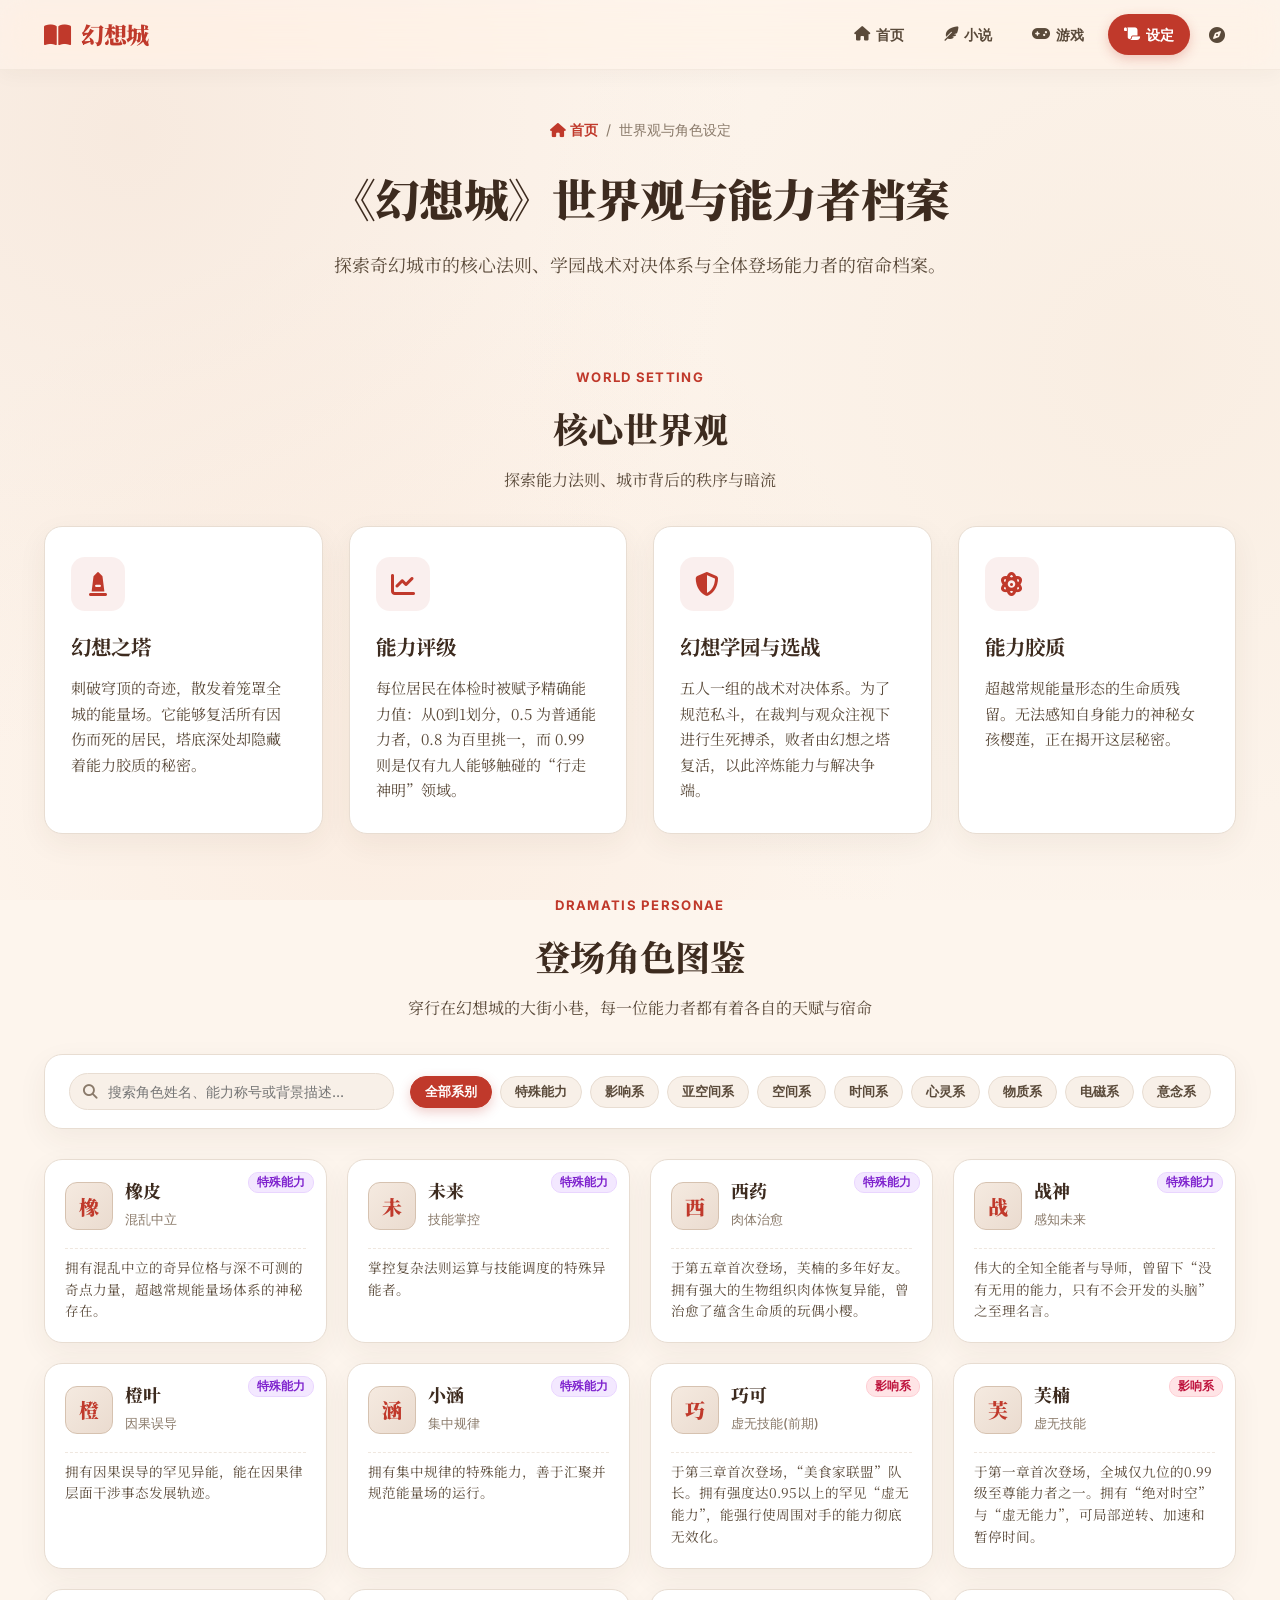
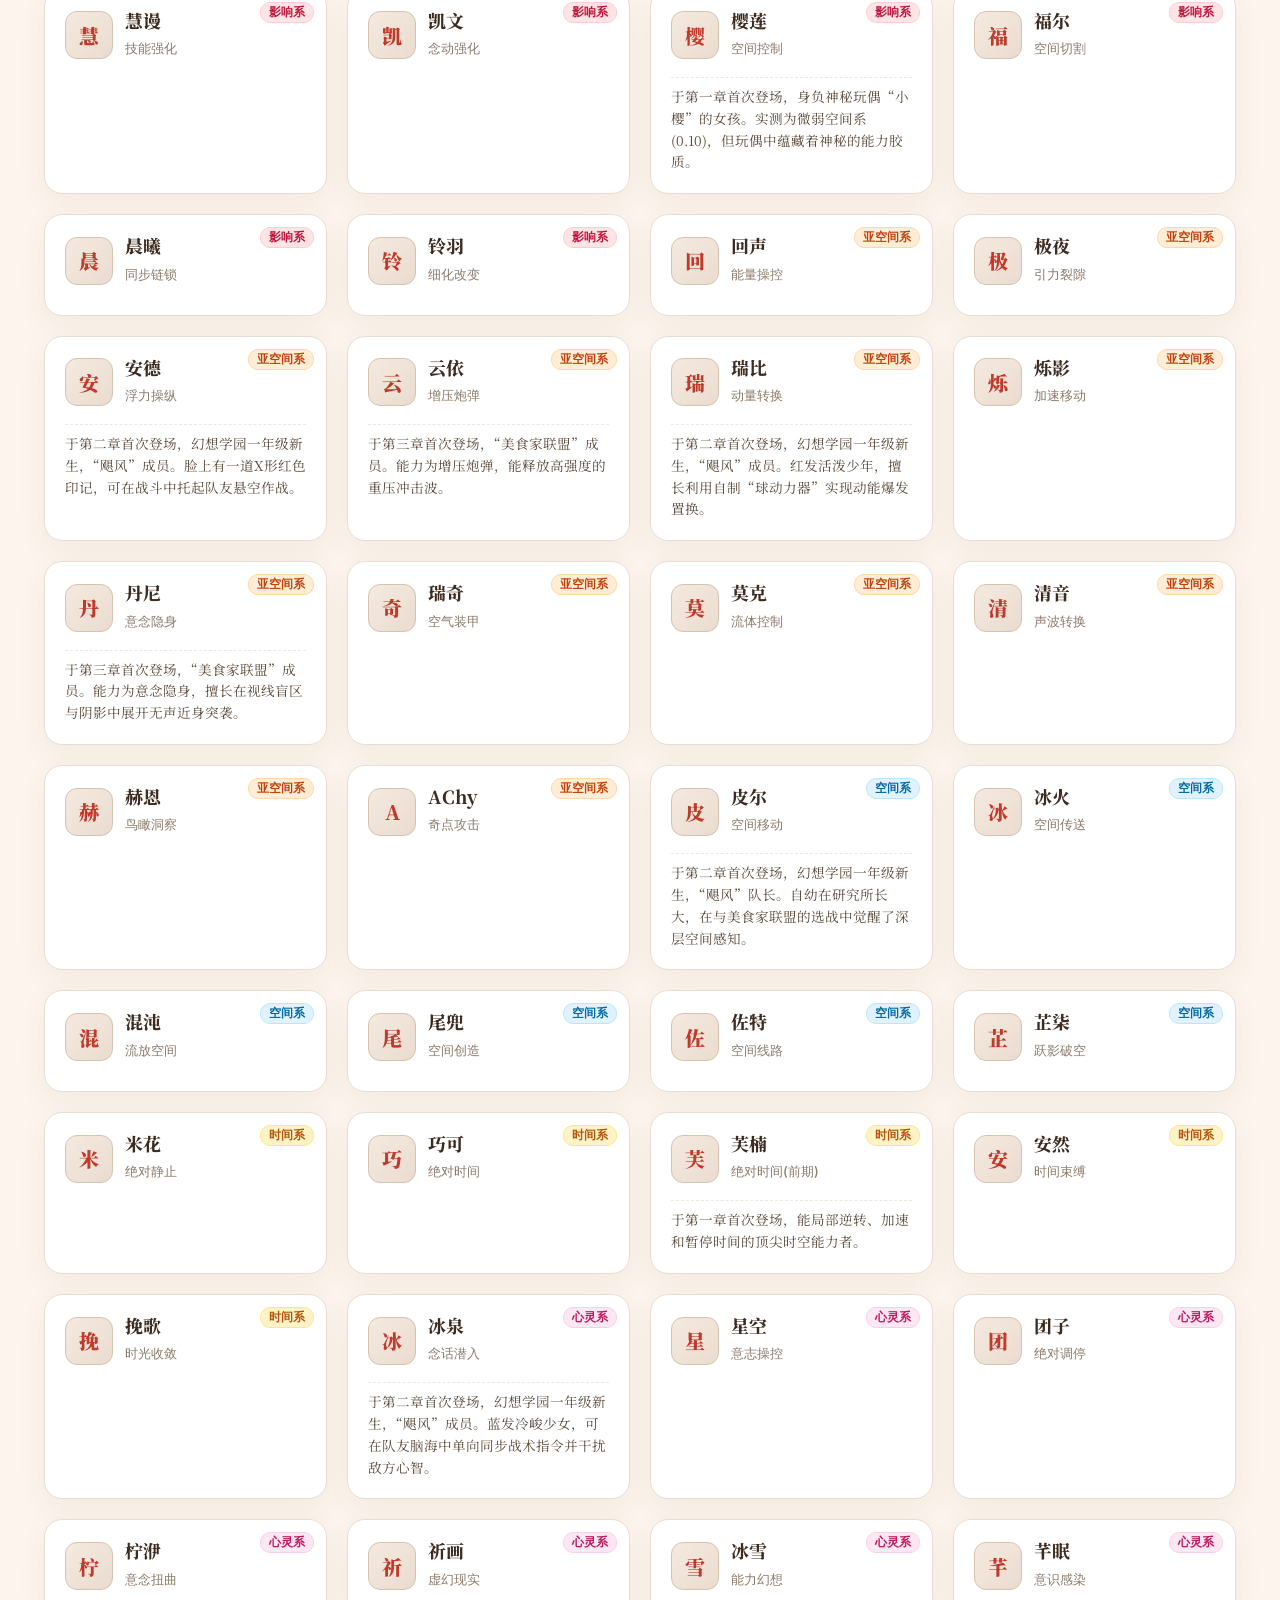
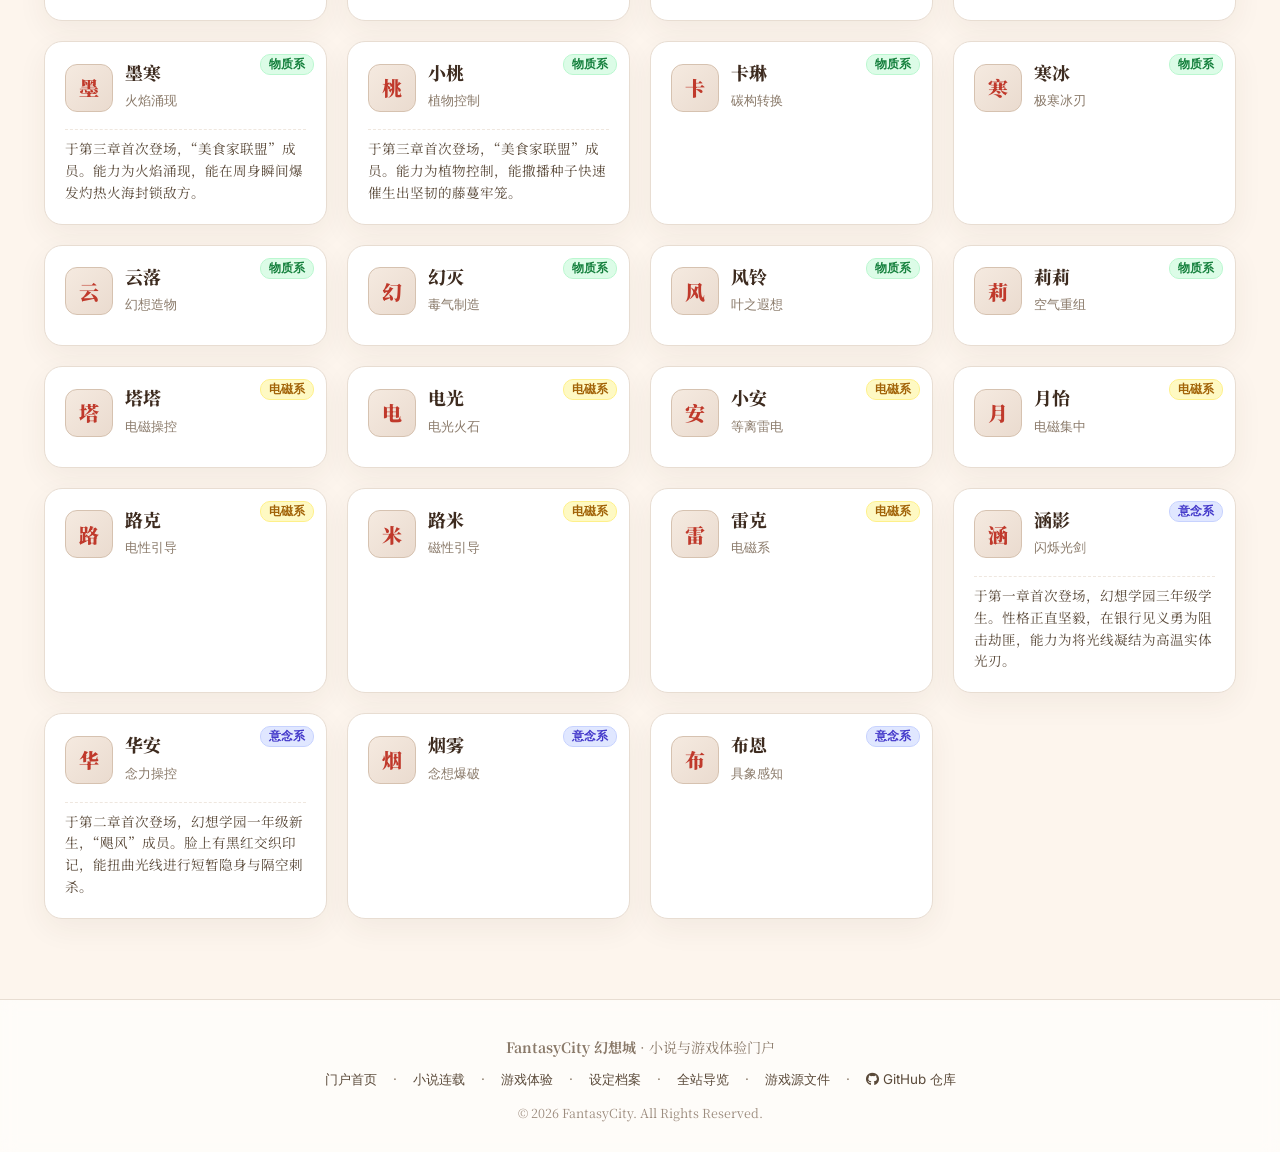
==== lore.html @ 721b4380 "feat: migrate FantasyCity into standalone repo and sync view.html navigation" ====
<!DOCTYPE html>
<html lang="zh-CN">
<head>
    <meta charset="UTF-8" />
    <meta name="viewport" content="width=device-width, initial-scale=1.0" />
    <title>世界观与角色设定 · FantasyCity 幻想城</title>
    <!-- Google Fonts -->
    <link rel="preconnect" href="https://fonts.googleapis.com" />
    <link rel="preconnect" href="https://fonts.gstatic.com" crossorigin />
    <link href="https://fonts.googleapis.com/css2?family=Noto+Serif+SC:wght@400;600;700;900&family=Inter:opsz,wght@14..32,400;14..32,600;14..32,700;14..32,800&display=swap" rel="stylesheet" />
    <!-- Font Awesome -->
    <link rel="stylesheet" href="https://cdnjs.cloudflare.com/ajax/libs/font-awesome/6.4.0/css/all.min.css" />
    <!-- 统一页眉页脚样式与脚本 -->
    <link rel="stylesheet" href="resources/layout.css" />
    <script src="resources/layout.js"></script>
    <style>
        * {
            margin: 0;
            padding: 0;
            box-sizing: border-box;
        }
        :root {
            --bg-page: #FDF5ED;
            --bg-card: #FFFFFF;
            --bg-sidebar: #F8F0E8;
            --bg-dark: #1E1714;
            --text-primary: #3D2B1F;
            --text-secondary: #5A4A3A;
            --text-light: #8A7A6A;
            --accent: #C0392B;
            --accent-hover: #A93226;
            --accent-soft: rgba(192, 57, 43, 0.08);
            --gold: #D4AF37;
            --gold-soft: rgba(212, 175, 55, 0.15);
            --border-light: #E8DDD2;
            --shadow-soft: 0 10px 30px rgba(61, 43, 31, 0.06);
            --shadow-hover: 0 16px 45px rgba(61, 43, 31, 0.12);
            --radius: 18px;
            --radius-sm: 10px;
            --radius-pill: 40px;
            --transition: 0.28s cubic-bezier(0.4, 0, 0.2, 1);
            --font-serif: 'Noto Serif SC', 'Songti SC', 'SimSun', 'Georgia', serif;
            --font-sans: 'Inter', system-ui, -apple-system, sans-serif;
        }

        body {
            font-family: var(--font-serif);
            background-color: var(--bg-page);
            color: var(--text-primary);
            line-height: 1.75;
            min-height: 100vh;
            display: flex;
            flex-direction: column;
            background-image: 
                radial-gradient(circle at 10% 15%, rgba(240, 220, 205, 0.45) 0%, transparent 45%),
                radial-gradient(circle at 90% 40%, rgba(245, 230, 215, 0.5) 0%, transparent 50%),
                radial-gradient(circle at 30% 85%, rgba(248, 225, 208, 0.4) 0%, transparent 45%);
            background-attachment: fixed;
            overflow-x: hidden;
        }

        a {
            color: inherit;
            text-decoration: none;
        }

        .container {
            max-width: 1240px;
            margin: 0 auto;
            padding: 0 24px;
            width: 100%;
        }

        /* ---------- 页面头部 ---------- */
        .page-header {
            padding: 45px 0 25px;
            text-align: center;
        }
        .breadcrumbs {
            display: inline-flex;
            align-items: center;
            gap: 8px;
            font-family: var(--font-sans);
            font-size: 0.88rem;
            color: var(--text-light);
            margin-bottom: 16px;
        }
        .breadcrumbs a {
            color: var(--accent);
            font-weight: 600;
        }
        .breadcrumbs a:hover {
            text-decoration: underline;
        }
        .page-header h1 {
            font-size: 2.8rem;
            font-weight: 900;
            color: var(--text-primary);
            margin-bottom: 12px;
            letter-spacing: -0.02em;
        }
        .page-header p {
            color: var(--text-secondary);
            font-size: 1.12rem;
            max-width: 720px;
            margin: 0 auto 20px;
        }

        /* ---------- 区域通用标题 ---------- */
        .section-header {
            text-align: center;
            margin: 40px 0 32px;
        }
        .section-header .section-tag {
            font-family: var(--font-sans);
            color: var(--accent);
            font-size: 0.82rem;
            font-weight: 700;
            letter-spacing: 0.1em;
            text-transform: uppercase;
            margin-bottom: 8px;
            display: block;
        }
        .section-header h2 {
            font-size: 2.2rem;
            font-weight: 800;
            color: var(--text-primary);
            margin-bottom: 8px;
        }
        .section-header p {
            color: var(--text-secondary);
            font-size: 1rem;
            max-width: 600px;
            margin: 0 auto;
        }

        /* ---------- 世界观设定卡片网格 ---------- */
        .lore-grid {
            display: grid;
            grid-template-columns: repeat(auto-fit, minmax(270px, 1fr));
            gap: 26px;
            margin-bottom: 60px;
        }
        .lore-card {
            background: var(--bg-card);
            border-radius: var(--radius);
            border: 1px solid var(--border-light);
            padding: 30px 26px;
            box-shadow: var(--shadow-soft);
            transition: var(--transition);
            display: flex;
            flex-direction: column;
            position: relative;
            overflow: hidden;
        }
        .lore-card:hover {
            transform: translateY(-6px);
            box-shadow: var(--shadow-hover);
            border-color: #DCCEC1;
        }
        .lore-card::before {
            content: "";
            position: absolute;
            top: 0;
            left: 0;
            right: 0;
            height: 4px;
            background: linear-gradient(90deg, var(--accent), var(--gold));
            opacity: 0;
            transition: var(--transition);
        }
        .lore-card:hover::before {
            opacity: 1;
        }
        .lore-icon-wrap {
            width: 54px;
            height: 54px;
            border-radius: 14px;
            background: var(--accent-soft);
            color: var(--accent);
            display: flex;
            align-items: center;
            justify-content: center;
            font-size: 1.5rem;
            margin-bottom: 18px;
            transition: var(--transition);
        }
        .lore-card:hover .lore-icon-wrap {
            background: var(--accent);
            color: #fff;
            transform: scale(1.05);
        }
        .lore-card h3 {
            font-size: 1.28rem;
            font-weight: 700;
            margin-bottom: 10px;
            color: var(--text-primary);
        }
        .lore-card p {
            color: var(--text-secondary);
            font-size: 0.94rem;
            line-height: 1.7;
            flex: 1;
        }

        /* ---------- 角色过滤与搜索工具条 ---------- */
        .char-toolbar {
            background: var(--bg-card);
            border: 1px solid var(--border-light);
            border-radius: var(--radius);
            padding: 18px 24px;
            box-shadow: var(--shadow-soft);
            margin-bottom: 30px;
            display: flex;
            flex-wrap: wrap;
            align-items: center;
            justify-content: space-between;
            gap: 16px;
            position: sticky;
            top: 76px;
            z-index: 50;
            backdrop-filter: blur(12px);
        }
        .char-search-box {
            flex: 1;
            min-width: 250px;
            position: relative;
        }
        .char-search-box i {
            position: absolute;
            left: 14px;
            top: 50%;
            transform: translateY(-50%);
            color: var(--text-light);
            font-size: 0.9rem;
        }
        .char-search-input {
            width: 100%;
            padding: 9px 14px 9px 38px;
            font-family: var(--font-sans);
            font-size: 0.9rem;
            border: 1.5px solid var(--border-light);
            border-radius: var(--radius-pill);
            background: var(--bg-sidebar);
            outline: none;
            transition: var(--transition);
            color: var(--text-primary);
        }
        .char-search-input:focus {
            border-color: var(--accent);
            background: #fff;
            box-shadow: 0 0 0 3px rgba(192, 57, 43, 0.12);
        }
        .char-filter-tabs {
            display: flex;
            flex-wrap: wrap;
            gap: 8px;
        }
        .char-filter-btn {
            background: var(--bg-sidebar);
            border: 1px solid var(--border-light);
            padding: 6px 14px;
            border-radius: var(--radius-pill);
            font-family: var(--font-sans);
            font-size: 0.82rem;
            font-weight: 600;
            color: var(--text-secondary);
            cursor: pointer;
            transition: var(--transition);
        }
        .char-filter-btn:hover {
            border-color: var(--accent);
            color: var(--accent);
        }
        .char-filter-btn.active {
            background: var(--accent);
            color: #fff;
            border-color: var(--accent);
            box-shadow: 0 4px 12px rgba(192, 57, 43, 0.25);
        }

        /* ---------- 角色图鉴档案卡片 ---------- */
        .character-grid {
            display: grid;
            grid-template-columns: repeat(auto-fill, minmax(260px, 1fr));
            gap: 20px;
            margin-bottom: 80px;
        }
        .char-card {
            background: var(--bg-card);
            border: 1px solid var(--border-light);
            border-radius: var(--radius);
            padding: 20px;
            box-shadow: var(--shadow-soft);
            transition: var(--transition);
            display: flex;
            flex-direction: column;
            position: relative;
            overflow: hidden;
        }
        .char-card:hover {
            transform: translateY(-5px);
            box-shadow: var(--shadow-hover);
            border-color: #DCCEC1;
        }
        .char-type-badge {
            position: absolute;
            top: 12px;
            right: 12px;
            font-family: var(--font-sans);
            font-size: 0.72rem;
            font-weight: 700;
            padding: 2px 8px;
            border-radius: 10px;
            line-height: 1.3;
        }
        /* 各系别小颜色标 */
        .type-special     { background: #F3E8FF; color: #7E22CE; border: 1px solid #E9D5FF; }
        .type-impact      { background: #FFE4E6; color: #BE123C; border: 1px solid #FECDD3; }
        .type-subspace    { background: #FFEDD5; color: #C2410C; border: 1px solid #FED7AA; }
        .type-spatial     { background: #E0F2FE; color: #0369A1; border: 1px solid #BAE6FD; }
        .type-temporal    { background: #FEF3C7; color: #B45309; border: 1px solid #FDE68A; }
        .type-psychic     { background: #FCE7F3; color: #BE185D; border: 1px solid #FBCFE8; }
        .type-matter      { background: #DCFCE7; color: #15803D; border: 1px solid #BBF7D0; }
        .type-electromag  { background: #FEF9C3; color: #A16207; border: 1px solid #FEF08A; }
        .type-telekinesis { background: #E0E7FF; color: #4338CA; border: 1px solid #C7D2FE; }

        .char-header {
            display: flex;
            align-items: center;
            gap: 12px;
            margin-bottom: 8px;
            padding-right: 65px;
        }
        .char-avatar-badge {
            width: 48px;
            height: 48px;
            border-radius: 12px;
            background: linear-gradient(135deg, #F5EAE0, #EADBCF);
            border: 1.5px solid #D6C2B0;
            display: flex;
            align-items: center;
            justify-content: center;
            font-size: 1.25rem;
            color: var(--accent);
            font-weight: 900;
            flex-shrink: 0;
            position: relative;
            overflow: hidden;
        }
        .char-avatar-img {
            width: 100%;
            height: 100%;
            object-fit: cover;
            position: absolute;
            inset: 0;
            border-radius: inherit;
        }
        .char-avatar-fallback {
            display: flex;
            align-items: center;
            justify-content: center;
            width: 100%;
            height: 100%;
        }
        .char-names h4 {
            font-size: 1.12rem;
            font-weight: 800;
            color: var(--text-primary);
            margin-bottom: 2px;
            line-height: 1.2;
        }
        .char-names .char-ability-title {
            font-family: var(--font-sans);
            font-size: 0.8rem;
            color: var(--text-light);
            font-weight: 500;
        }
        .char-desc {
            color: var(--text-secondary);
            font-size: 0.85rem;
            line-height: 1.6;
            margin-top: 8px;
            padding-top: 8px;
            border-top: 1px dashed rgba(232, 221, 210, 0.7);
        }

        .no-char-found {
            grid-column: 1 / -1;
            text-align: center;
            padding: 50px 20px;
            color: var(--text-light);
        }

        @media (max-width: 768px) {
            .page-header h1 { font-size: 2.1rem; }
            .char-toolbar { flex-direction: column; align-items: stretch; }
        }
    </style>
</head>
<body>

    <!-- ===== 页眉 (由 resources/layout.js 统一从 resources/header.html 载入) ===== -->
    <div id="site-header"></div>

    <main class="container">
        <!-- 页面头部 -->
        <header class="page-header">
            <div class="breadcrumbs">
                <a href="index.html"><i class="fas fa-home"></i> 首页</a>
                <span>/</span>
                <span>世界观与角色设定</span>
            </div>
            <h1>《幻想城》世界观与能力者档案</h1>
            <p>探索奇幻城市的核心法则、学园战术对决体系与全体登场能力者的宿命档案。</p>
        </header>

        <!-- ===== 核心世界观 ===== -->
        <section id="worldLore">
            <div class="section-header">
                <span class="section-tag">WORLD SETTING</span>
                <h2>核心世界观</h2>
                <p>探索能力法则、城市背后的秩序与暗流</p>
            </div>

            <div class="lore-grid">
                <div class="lore-card">
                    <div class="lore-icon-wrap">
                        <i class="fas fa-monument"></i>
                    </div>
                    <h3>幻想之塔</h3>
                    <p>
                        刺破穹顶的奇迹，散发着笼罩全城的能量场。它能够复活所有因伤而死的居民，塔底深处却隐藏着能力胶质的秘密。
                    </p>
                </div>

                <div class="lore-card">
                    <div class="lore-icon-wrap">
                        <i class="fas fa-chart-line"></i>
                    </div>
                    <h3>能力评级</h3>
                    <p>
                        每位居民在体检时被赋予精确能力值：从0到1划分，0.5 为普通能力者，0.8 为百里挑一，而 0.99 则是仅有九人能够触碰的“行走神明”领域。
                    </p>
                </div>

                <div class="lore-card">
                    <div class="lore-icon-wrap">
                        <i class="fas fa-shield-alt"></i>
                    </div>
                    <h3>幻想学园与选战</h3>
                    <p>
                        五人一组的战术对决体系。为了规范私斗，在裁判与观众注视下进行生死搏杀，败者由幻想之塔复活，以此淬炼能力与解决争端。
                    </p>
                </div>

                <div class="lore-card">
                    <div class="lore-icon-wrap">
                        <i class="fas fa-atom"></i>
                    </div>
                    <h3>能力胶质</h3>
                    <p>
                        超越常规能量形态的生命质残留。无法感知自身能力的神秘女孩樱莲，正在揭开这层秘密。
                    </p>
                </div>
            </div>
        </section>

        <!-- ===== 登场角色 · 档案图鉴 ===== -->
        <section id="characterSection">
            <div class="section-header">
                <span class="section-tag">DRAMATIS PERSONAE</span>
                <h2>登场角色图鉴</h2>
                <p>穿行在幻想城的大街小巷，每一位能力者都有着各自的天赋与宿命</p>
            </div>

            <!-- 筛选与搜索工具条 -->
            <div class="char-toolbar">
                <div class="char-search-box">
                    <i class="fas fa-search"></i>
                    <input type="text" id="charSearchInput" class="char-search-input" placeholder="搜索角色姓名、能力称号或背景描述..." />
                </div>
                <div class="char-filter-tabs">
                    <button class="char-filter-btn active" data-type="all">全部系别</button>
                    <button class="char-filter-btn" data-type="special">特殊能力</button>
                    <button class="char-filter-btn" data-type="impact">影响系</button>
                    <button class="char-filter-btn" data-type="subspace">亚空间系</button>
                    <button class="char-filter-btn" data-type="spatial">空间系</button>
                    <button class="char-filter-btn" data-type="temporal">时间系</button>
                    <button class="char-filter-btn" data-type="psychic">心灵系</button>
                    <button class="char-filter-btn" data-type="matter">物质系</button>
                    <button class="char-filter-btn" data-type="electromag">电磁系</button>
                    <button class="char-filter-btn" data-type="telekinesis">意念系</button>
                </div>
            </div>

            <div class="character-grid" id="characterGrid">
                <!-- ==================== 特殊能力 ==================== -->
                <div class="char-card" data-type="special">
                    <span class="char-type-badge type-special">特殊能力</span>
                    <div class="char-header">
                        <div class="char-avatar-badge">
                            <img src="data/img/橡皮.png" alt="橡皮" class="char-avatar-img" onerror="this.style.display='none'; this.nextElementSibling.style.display='flex';" />
                            <span class="char-avatar-fallback">橡</span>
                        </div>
                        <div class="char-names">
                            <h4>橡皮</h4>
                            <span class="char-ability-title">混乱中立</span>
                        </div>
                    </div>
                    <p class="char-desc">拥有混乱中立的奇异位格与深不可测的奇点力量，超越常规能量场体系的神秘存在。</p>
                </div>
                <div class="char-card" data-type="special">
                    <span class="char-type-badge type-special">特殊能力</span>
                    <div class="char-header">
                        <div class="char-avatar-badge">
                            <img src="data/img/未来.png" alt="未来" class="char-avatar-img" onerror="this.style.display='none'; this.nextElementSibling.style.display='flex';" />
                            <span class="char-avatar-fallback">未</span>
                        </div>
                        <div class="char-names">
                            <h4>未来</h4>
                            <span class="char-ability-title">技能掌控</span>
                        </div>
                    </div>
                    <p class="char-desc">掌控复杂法则运算与技能调度的特殊异能者。</p>
                </div>
                <div class="char-card" data-type="special">
                    <span class="char-type-badge type-special">特殊能力</span>
                    <div class="char-header">
                        <div class="char-avatar-badge">
                            <img src="data/img/西药.png" alt="西药" class="char-avatar-img" onerror="this.style.display='none'; this.nextElementSibling.style.display='flex';" />
                            <span class="char-avatar-fallback">西</span>
                        </div>
                        <div class="char-names">
                            <h4>西药</h4>
                            <span class="char-ability-title">肉体治愈</span>
                        </div>
                    </div>
                    <p class="char-desc">于第五章首次登场，芙楠的多年好友。拥有强大的生物组织肉体恢复异能，曾治愈了蕴含生命质的玩偶小樱。</p>
                </div>
                <div class="char-card" data-type="special">
                    <span class="char-type-badge type-special">特殊能力</span>
                    <div class="char-header">
                        <div class="char-avatar-badge">
                            <img src="data/img/战神.png" alt="战神" class="char-avatar-img" onerror="this.style.display='none'; this.nextElementSibling.style.display='flex';" />
                            <span class="char-avatar-fallback">战</span>
                        </div>
                        <div class="char-names">
                            <h4>战神</h4>
                            <span class="char-ability-title">感知未来</span>
                        </div>
                    </div>
                    <p class="char-desc">伟大的全知全能者与导师，曾留下“没有无用的能力，只有不会开发的头脑”之至理名言。</p>
                </div>
                <div class="char-card" data-type="special">
                    <span class="char-type-badge type-special">特殊能力</span>
                    <div class="char-header">
                        <div class="char-avatar-badge">
                            <img src="data/img/橙叶.png" alt="橙叶" class="char-avatar-img" onerror="this.style.display='none'; this.nextElementSibling.style.display='flex';" />
                            <span class="char-avatar-fallback">橙</span>
                        </div>
                        <div class="char-names">
                            <h4>橙叶</h4>
                            <span class="char-ability-title">因果误导</span>
                        </div>
                    </div>
                    <p class="char-desc">拥有因果误导的罕见异能，能在因果律层面干涉事态发展轨迹。</p>
                </div>
                <div class="char-card" data-type="special">
                    <span class="char-type-badge type-special">特殊能力</span>
                    <div class="char-header">
                        <div class="char-avatar-badge">
                            <img src="data/img/小涵.png" alt="小涵" class="char-avatar-img" onerror="this.style.display='none'; this.nextElementSibling.style.display='flex';" />
                            <span class="char-avatar-fallback">涵</span>
                        </div>
                        <div class="char-names">
                            <h4>小涵</h4>
                            <span class="char-ability-title">集中规律</span>
                        </div>
                    </div>
                    <p class="char-desc">拥有集中规律的特殊能力，善于汇聚并规范能量场的运行。</p>
                </div>

                <!-- ==================== 影响系 ==================== -->
                <div class="char-card" data-type="impact">
                    <span class="char-type-badge type-impact">影响系</span>
                    <div class="char-header">
                        <div class="char-avatar-badge">
                            <img src="data/img/巧可.png" alt="巧可" class="char-avatar-img" onerror="this.style.display='none'; this.nextElementSibling.style.display='flex';" />
                            <span class="char-avatar-fallback">巧</span>
                        </div>
                        <div class="char-names">
                            <h4>巧可</h4>
                            <span class="char-ability-title">虚无技能(前期)</span>
                        </div>
                    </div>
                    <p class="char-desc">于第三章首次登场，“美食家联盟”队长。拥有强度达0.95以上的罕见“虚无能力”，能强行使周围对手的能力彻底无效化。</p>
                </div>
                <div class="char-card" data-type="impact">
                    <span class="char-type-badge type-impact">影响系</span>
                    <div class="char-header">
                        <div class="char-avatar-badge">
                            <img src="data/img/芙楠.png" alt="芙楠" class="char-avatar-img" onerror="this.style.display='none'; this.nextElementSibling.style.display='flex';" />
                            <span class="char-avatar-fallback">芙</span>
                        </div>
                        <div class="char-names">
                            <h4>芙楠</h4>
                            <span class="char-ability-title">虚无技能</span>
                        </div>
                    </div>
                    <p class="char-desc">于第一章首次登场，全城仅九位的0.99级至尊能力者之一。拥有“绝对时空”与“虚无能力”，可局部逆转、加速和暂停时间。</p>
                </div>
                <div class="char-card" data-type="impact">
                    <span class="char-type-badge type-impact">影响系</span>
                    <div class="char-header">
                        <div class="char-avatar-badge">
                            <img src="data/img/慧谩.png" alt="慧谩" class="char-avatar-img" onerror="this.style.display='none'; this.nextElementSibling.style.display='flex';" />
                            <span class="char-avatar-fallback">慧</span>
                        </div>
                        <div class="char-names">
                            <h4>慧谩</h4>
                            <span class="char-ability-title">技能强化</span>
                        </div>
                    </div>
                </div>
                <div class="char-card" data-type="impact">
                    <span class="char-type-badge type-impact">影响系</span>
                    <div class="char-header">
                        <div class="char-avatar-badge">
                            <img src="data/img/凯文.png" alt="凯文" class="char-avatar-img" onerror="this.style.display='none'; this.nextElementSibling.style.display='flex';" />
                            <span class="char-avatar-fallback">凯</span>
                        </div>
                        <div class="char-names">
                            <h4>凯文</h4>
                            <span class="char-ability-title">念动强化</span>
                        </div>
                    </div>
                </div>
                <div class="char-card" data-type="impact">
                    <span class="char-type-badge type-impact">影响系</span>
                    <div class="char-header">
                        <div class="char-avatar-badge">
                            <img src="data/img/樱莲.png" alt="樱莲" class="char-avatar-img" onerror="this.style.display='none'; this.nextElementSibling.style.display='flex';" />
                            <span class="char-avatar-fallback">樱</span>
                        </div>
                        <div class="char-names">
                            <h4>樱莲</h4>
                            <span class="char-ability-title">空间控制</span>
                        </div>
                    </div>
                    <p class="char-desc">于第一章首次登场，身负神秘玩偶“小樱”的女孩。实测为微弱空间系(0.10)，但玩偶中蕴藏着神秘的能力胶质。</p>
                </div>
                <div class="char-card" data-type="impact">
                    <span class="char-type-badge type-impact">影响系</span>
                    <div class="char-header">
                        <div class="char-avatar-badge">
                            <img src="data/img/福尔.png" alt="福尔" class="char-avatar-img" onerror="this.style.display='none'; this.nextElementSibling.style.display='flex';" />
                            <span class="char-avatar-fallback">福</span>
                        </div>
                        <div class="char-names">
                            <h4>福尔</h4>
                            <span class="char-ability-title">空间切割</span>
                        </div>
                    </div>
                </div>
                <div class="char-card" data-type="impact">
                    <span class="char-type-badge type-impact">影响系</span>
                    <div class="char-header">
                        <div class="char-avatar-badge">
                            <img src="data/img/晨曦.png" alt="晨曦" class="char-avatar-img" onerror="this.style.display='none'; this.nextElementSibling.style.display='flex';" />
                            <span class="char-avatar-fallback">晨</span>
                        </div>
                        <div class="char-names">
                            <h4>晨曦</h4>
                            <span class="char-ability-title">同步链锁</span>
                        </div>
                    </div>
                </div>
                <div class="char-card" data-type="impact">
                    <span class="char-type-badge type-impact">影响系</span>
                    <div class="char-header">
                        <div class="char-avatar-badge">
                            <img src="data/img/铃羽.png" alt="铃羽" class="char-avatar-img" onerror="this.style.display='none'; this.nextElementSibling.style.display='flex';" />
                            <span class="char-avatar-fallback">铃</span>
                        </div>
                        <div class="char-names">
                            <h4>铃羽</h4>
                            <span class="char-ability-title">细化改变</span>
                        </div>
                    </div>
                </div>

                <!-- ==================== 亚空间系 ==================== -->
                <div class="char-card" data-type="subspace">
                    <span class="char-type-badge type-subspace">亚空间系</span>
                    <div class="char-header">
                        <div class="char-avatar-badge">
                            <img src="data/img/回声.png" alt="回声" class="char-avatar-img" onerror="this.style.display='none'; this.nextElementSibling.style.display='flex';" />
                            <span class="char-avatar-fallback">回</span>
                        </div>
                        <div class="char-names">
                            <h4>回声</h4>
                            <span class="char-ability-title">能量操控</span>
                        </div>
                    </div>
                </div>
                <div class="char-card" data-type="subspace">
                    <span class="char-type-badge type-subspace">亚空间系</span>
                    <div class="char-header">
                        <div class="char-avatar-badge">
                            <img src="data/img/极夜.png" alt="极夜" class="char-avatar-img" onerror="this.style.display='none'; this.nextElementSibling.style.display='flex';" />
                            <span class="char-avatar-fallback">极</span>
                        </div>
                        <div class="char-names">
                            <h4>极夜</h4>
                            <span class="char-ability-title">引力裂隙</span>
                        </div>
                    </div>
                </div>
                <div class="char-card" data-type="subspace">
                    <span class="char-type-badge type-subspace">亚空间系</span>
                    <div class="char-header">
                        <div class="char-avatar-badge">
                            <img src="data/img/安德.png" alt="安德" class="char-avatar-img" onerror="this.style.display='none'; this.nextElementSibling.style.display='flex';" />
                            <span class="char-avatar-fallback">安</span>
                        </div>
                        <div class="char-names">
                            <h4>安德</h4>
                            <span class="char-ability-title">浮力操纵</span>
                        </div>
                    </div>
                    <p class="char-desc">于第二章首次登场，幻想学园一年级新生，“飓风”成员。脸上有一道X形红色印记，可在战斗中托起队友悬空作战。</p>
                </div>
                <div class="char-card" data-type="subspace">
                    <span class="char-type-badge type-subspace">亚空间系</span>
                    <div class="char-header">
                        <div class="char-avatar-badge">
                            <img src="data/img/云依.png" alt="云依" class="char-avatar-img" onerror="this.style.display='none'; this.nextElementSibling.style.display='flex';" />
                            <span class="char-avatar-fallback">云</span>
                        </div>
                        <div class="char-names">
                            <h4>云依</h4>
                            <span class="char-ability-title">增压炮弹</span>
                        </div>
                    </div>
                    <p class="char-desc">于第三章首次登场，“美食家联盟”成员。能力为增压炮弹，能释放高强度的重压冲击波。</p>
                </div>
                <div class="char-card" data-type="subspace">
                    <span class="char-type-badge type-subspace">亚空间系</span>
                    <div class="char-header">
                        <div class="char-avatar-badge">
                            <img src="data/img/瑞比.png" alt="瑞比" class="char-avatar-img" onerror="this.style.display='none'; this.nextElementSibling.style.display='flex';" />
                            <span class="char-avatar-fallback">瑞</span>
                        </div>
                        <div class="char-names">
                            <h4>瑞比</h4>
                            <span class="char-ability-title">动量转换</span>
                        </div>
                    </div>
                    <p class="char-desc">于第二章首次登场，幻想学园一年级新生，“飓风”成员。红发活泼少年，擅长利用自制“球动力器”实现动能爆发置换。</p>
                </div>
                <div class="char-card" data-type="subspace">
                    <span class="char-type-badge type-subspace">亚空间系</span>
                    <div class="char-header">
                        <div class="char-avatar-badge">
                            <img src="data/img/烁影.png" alt="烁影" class="char-avatar-img" onerror="this.style.display='none'; this.nextElementSibling.style.display='flex';" />
                            <span class="char-avatar-fallback">烁</span>
                        </div>
                        <div class="char-names">
                            <h4>烁影</h4>
                            <span class="char-ability-title">加速移动</span>
                        </div>
                    </div>
                </div>
                <div class="char-card" data-type="subspace">
                    <span class="char-type-badge type-subspace">亚空间系</span>
                    <div class="char-header">
                        <div class="char-avatar-badge">
                            <img src="data/img/丹尼.png" alt="丹尼" class="char-avatar-img" onerror="this.style.display='none'; this.nextElementSibling.style.display='flex';" />
                            <span class="char-avatar-fallback">丹</span>
                        </div>
                        <div class="char-names">
                            <h4>丹尼</h4>
                            <span class="char-ability-title">意念隐身</span>
                        </div>
                    </div>
                    <p class="char-desc">于第三章首次登场，“美食家联盟”成员。能力为意念隐身，擅长在视线盲区与阴影中展开无声近身突袭。</p>
                </div>
                <div class="char-card" data-type="subspace">
                    <span class="char-type-badge type-subspace">亚空间系</span>
                    <div class="char-header">
                        <div class="char-avatar-badge">
                            <img src="data/img/瑞奇.png" alt="瑞奇" class="char-avatar-img" onerror="this.style.display='none'; this.nextElementSibling.style.display='flex';" />
                            <span class="char-avatar-fallback">奇</span>
                        </div>
                        <div class="char-names">
                            <h4>瑞奇</h4>
                            <span class="char-ability-title">空气装甲</span>
                        </div>
                    </div>
                </div>
                <div class="char-card" data-type="subspace">
                    <span class="char-type-badge type-subspace">亚空间系</span>
                    <div class="char-header">
                        <div class="char-avatar-badge">
                            <img src="data/img/莫克.png" alt="莫克" class="char-avatar-img" onerror="this.style.display='none'; this.nextElementSibling.style.display='flex';" />
                            <span class="char-avatar-fallback">莫</span>
                        </div>
                        <div class="char-names">
                            <h4>莫克</h4>
                            <span class="char-ability-title">流体控制</span>
                        </div>
                    </div>
                </div>
                <div class="char-card" data-type="subspace">
                    <span class="char-type-badge type-subspace">亚空间系</span>
                    <div class="char-header">
                        <div class="char-avatar-badge">
                            <img src="data/img/清音.png" alt="清音" class="char-avatar-img" onerror="this.style.display='none'; this.nextElementSibling.style.display='flex';" />
                            <span class="char-avatar-fallback">清</span>
                        </div>
                        <div class="char-names">
                            <h4>清音</h4>
                            <span class="char-ability-title">声波转换</span>
                        </div>
                    </div>
                </div>
                <div class="char-card" data-type="subspace">
                    <span class="char-type-badge type-subspace">亚空间系</span>
                    <div class="char-header">
                        <div class="char-avatar-badge">
                            <img src="data/img/赫恩.png" alt="赫恩" class="char-avatar-img" onerror="this.style.display='none'; this.nextElementSibling.style.display='flex';" />
                            <span class="char-avatar-fallback">赫</span>
                        </div>
                        <div class="char-names">
                            <h4>赫恩</h4>
                            <span class="char-ability-title">鸟瞰洞察</span>
                        </div>
                    </div>
                </div>
                <div class="char-card" data-type="subspace">
                    <span class="char-type-badge type-subspace">亚空间系</span>
                    <div class="char-header">
                        <div class="char-avatar-badge">
                            <img src="data/img/AChy.png" alt="AChy" class="char-avatar-img" onerror="this.style.display='none'; this.nextElementSibling.style.display='flex';" />
                            <span class="char-avatar-fallback">A</span>
                        </div>
                        <div class="char-names">
                            <h4>AChy</h4>
                            <span class="char-ability-title">奇点攻击</span>
                        </div>
                    </div>
                </div>

                <!-- ==================== 空间系 ==================== -->
                <div class="char-card" data-type="spatial">
                    <span class="char-type-badge type-spatial">空间系</span>
                    <div class="char-header">
                        <div class="char-avatar-badge">
                            <img src="data/img/皮尔.png" alt="皮尔" class="char-avatar-img" onerror="this.style.display='none'; this.nextElementSibling.style.display='flex';" />
                            <span class="char-avatar-fallback">皮</span>
                        </div>
                        <div class="char-names">
                            <h4>皮尔</h4>
                            <span class="char-ability-title">空间移动</span>
                        </div>
                    </div>
                    <p class="char-desc">于第二章首次登场，幻想学园一年级新生，“飓风”队长。自幼在研究所长大，在与美食家联盟的选战中觉醒了深层空间感知。</p>
                </div>
                <div class="char-card" data-type="spatial">
                    <span class="char-type-badge type-spatial">空间系</span>
                    <div class="char-header">
                        <div class="char-avatar-badge">
                            <img src="data/img/冰火.png" alt="冰火" class="char-avatar-img" onerror="this.style.display='none'; this.nextElementSibling.style.display='flex';" />
                            <span class="char-avatar-fallback">冰</span>
                        </div>
                        <div class="char-names">
                            <h4>冰火</h4>
                            <span class="char-ability-title">空间传送</span>
                        </div>
                    </div>
                </div>
                <div class="char-card" data-type="spatial">
                    <span class="char-type-badge type-spatial">空间系</span>
                    <div class="char-header">
                        <div class="char-avatar-badge">
                            <img src="data/img/混沌.png" alt="混沌" class="char-avatar-img" onerror="this.style.display='none'; this.nextElementSibling.style.display='flex';" />
                            <span class="char-avatar-fallback">混</span>
                        </div>
                        <div class="char-names">
                            <h4>混沌</h4>
                            <span class="char-ability-title">流放空间</span>
                        </div>
                    </div>
                </div>
                <div class="char-card" data-type="spatial">
                    <span class="char-type-badge type-spatial">空间系</span>
                    <div class="char-header">
                        <div class="char-avatar-badge">
                            <img src="data/img/尾兜.png" alt="尾兜" class="char-avatar-img" onerror="this.style.display='none'; this.nextElementSibling.style.display='flex';" />
                            <span class="char-avatar-fallback">尾</span>
                        </div>
                        <div class="char-names">
                            <h4>尾兜</h4>
                            <span class="char-ability-title">空间创造</span>
                        </div>
                    </div>
                </div>
                <div class="char-card" data-type="spatial">
                    <span class="char-type-badge type-spatial">空间系</span>
                    <div class="char-header">
                        <div class="char-avatar-badge">
                            <img src="data/img/佐特.png" alt="佐特" class="char-avatar-img" onerror="this.style.display='none'; this.nextElementSibling.style.display='flex';" />
                            <span class="char-avatar-fallback">佐</span>
                        </div>
                        <div class="char-names">
                            <h4>佐特</h4>
                            <span class="char-ability-title">空间线路</span>
                        </div>
                    </div>
                </div>
                <div class="char-card" data-type="spatial">
                    <span class="char-type-badge type-spatial">空间系</span>
                    <div class="char-header">
                        <div class="char-avatar-badge">
                            <img src="data/img/芷柒.png" alt="芷柒" class="char-avatar-img" onerror="this.style.display='none'; this.nextElementSibling.style.display='flex';" />
                            <span class="char-avatar-fallback">芷</span>
                        </div>
                        <div class="char-names">
                            <h4>芷柒</h4>
                            <span class="char-ability-title">跃影破空</span>
                        </div>
                    </div>
                </div>

                <!-- ==================== 时间系 ==================== -->
                <div class="char-card" data-type="temporal">
                    <span class="char-type-badge type-temporal">时间系</span>
                    <div class="char-header">
                        <div class="char-avatar-badge">
                            <img src="data/img/米花.png" alt="米花" class="char-avatar-img" onerror="this.style.display='none'; this.nextElementSibling.style.display='flex';" />
                            <span class="char-avatar-fallback">米</span>
                        </div>
                        <div class="char-names">
                            <h4>米花</h4>
                            <span class="char-ability-title">绝对静止</span>
                        </div>
                    </div>
                </div>
                <div class="char-card" data-type="temporal">
                    <span class="char-type-badge type-temporal">时间系</span>
                    <div class="char-header">
                        <div class="char-avatar-badge">
                            <img src="data/img/巧可.png" alt="巧可" class="char-avatar-img" onerror="this.style.display='none'; this.nextElementSibling.style.display='flex';" />
                            <span class="char-avatar-fallback">巧</span>
                        </div>
                        <div class="char-names">
                            <h4>巧可</h4>
                            <span class="char-ability-title">绝对时间</span>
                        </div>
                    </div>
                </div>
                <div class="char-card" data-type="temporal">
                    <span class="char-type-badge type-temporal">时间系</span>
                    <div class="char-header">
                        <div class="char-avatar-badge">
                            <img src="data/img/芙楠.png" alt="芙楠" class="char-avatar-img" onerror="this.style.display='none'; this.nextElementSibling.style.display='flex';" />
                            <span class="char-avatar-fallback">芙</span>
                        </div>
                        <div class="char-names">
                            <h4>芙楠</h4>
                            <span class="char-ability-title">绝对时间(前期)</span>
                        </div>
                    </div>
                    <p class="char-desc">于第一章首次登场，能局部逆转、加速和暂停时间的顶尖时空能力者。</p>
                </div>
                <div class="char-card" data-type="temporal">
                    <span class="char-type-badge type-temporal">时间系</span>
                    <div class="char-header">
                        <div class="char-avatar-badge">
                            <img src="data/img/安然.png" alt="安然" class="char-avatar-img" onerror="this.style.display='none'; this.nextElementSibling.style.display='flex';" />
                            <span class="char-avatar-fallback">安</span>
                        </div>
                        <div class="char-names">
                            <h4>安然</h4>
                            <span class="char-ability-title">时间束缚</span>
                        </div>
                    </div>
                </div>
                <div class="char-card" data-type="temporal">
                    <span class="char-type-badge type-temporal">时间系</span>
                    <div class="char-header">
                        <div class="char-avatar-badge">
                            <img src="data/img/挽歌.png" alt="挽歌" class="char-avatar-img" onerror="this.style.display='none'; this.nextElementSibling.style.display='flex';" />
                            <span class="char-avatar-fallback">挽</span>
                        </div>
                        <div class="char-names">
                            <h4>挽歌</h4>
                            <span class="char-ability-title">时光收敛</span>
                        </div>
                    </div>
                </div>

                <!-- ==================== 心灵系 ==================== -->
                <div class="char-card" data-type="psychic">
                    <span class="char-type-badge type-psychic">心灵系</span>
                    <div class="char-header">
                        <div class="char-avatar-badge">
                            <img src="data/img/冰泉.png" alt="冰泉" class="char-avatar-img" onerror="this.style.display='none'; this.nextElementSibling.style.display='flex';" />
                            <span class="char-avatar-fallback">冰</span>
                        </div>
                        <div class="char-names">
                            <h4>冰泉</h4>
                            <span class="char-ability-title">念话潜入</span>
                        </div>
                    </div>
                    <p class="char-desc">于第二章首次登场，幻想学园一年级新生，“飓风”成员。蓝发冷峻少女，可在队友脑海中单向同步战术指令并干扰敌方心智。</p>
                </div>
                <div class="char-card" data-type="psychic">
                    <span class="char-type-badge type-psychic">心灵系</span>
                    <div class="char-header">
                        <div class="char-avatar-badge">
                            <img src="data/img/星空.png" alt="星空" class="char-avatar-img" onerror="this.style.display='none'; this.nextElementSibling.style.display='flex';" />
                            <span class="char-avatar-fallback">星</span>
                        </div>
                        <div class="char-names">
                            <h4>星空</h4>
                            <span class="char-ability-title">意志操控</span>
                        </div>
                    </div>
                </div>
                <div class="char-card" data-type="psychic">
                    <span class="char-type-badge type-psychic">心灵系</span>
                    <div class="char-header">
                        <div class="char-avatar-badge">
                            <img src="data/img/团子.png" alt="团子" class="char-avatar-img" onerror="this.style.display='none'; this.nextElementSibling.style.display='flex';" />
                            <span class="char-avatar-fallback">团</span>
                        </div>
                        <div class="char-names">
                            <h4>团子</h4>
                            <span class="char-ability-title">绝对调停</span>
                        </div>
                    </div>
                </div>
                <div class="char-card" data-type="psychic">
                    <span class="char-type-badge type-psychic">心灵系</span>
                    <div class="char-header">
                        <div class="char-avatar-badge">
                            <img src="data/img/柠洢.png" alt="柠洢" class="char-avatar-img" onerror="this.style.display='none'; this.nextElementSibling.style.display='flex';" />
                            <span class="char-avatar-fallback">柠</span>
                        </div>
                        <div class="char-names">
                            <h4>柠洢</h4>
                            <span class="char-ability-title">意念扭曲</span>
                        </div>
                    </div>
                </div>
                <div class="char-card" data-type="psychic">
                    <span class="char-type-badge type-psychic">心灵系</span>
                    <div class="char-header">
                        <div class="char-avatar-badge">
                            <img src="data/img/祈画.png" alt="祈画" class="char-avatar-img" onerror="this.style.display='none'; this.nextElementSibling.style.display='flex';" />
                            <span class="char-avatar-fallback">祈</span>
                        </div>
                        <div class="char-names">
                            <h4>祈画</h4>
                            <span class="char-ability-title">虚幻现实</span>
                        </div>
                    </div>
                </div>
                <div class="char-card" data-type="psychic">
                    <span class="char-type-badge type-psychic">心灵系</span>
                    <div class="char-header">
                        <div class="char-avatar-badge">
                            <img src="data/img/冰雪.png" alt="冰雪" class="char-avatar-img" onerror="this.style.display='none'; this.nextElementSibling.style.display='flex';" />
                            <span class="char-avatar-fallback">雪</span>
                        </div>
                        <div class="char-names">
                            <h4>冰雪</h4>
                            <span class="char-ability-title">能力幻想</span>
                        </div>
                    </div>
                </div>
                <div class="char-card" data-type="psychic">
                    <span class="char-type-badge type-psychic">心灵系</span>
                    <div class="char-header">
                        <div class="char-avatar-badge">
                            <img src="data/img/芊眠.png" alt="芊眠" class="char-avatar-img" onerror="this.style.display='none'; this.nextElementSibling.style.display='flex';" />
                            <span class="char-avatar-fallback">芊</span>
                        </div>
                        <div class="char-names">
                            <h4>芊眠</h4>
                            <span class="char-ability-title">意识感染</span>
                        </div>
                    </div>
                </div>

                <!-- ==================== 物质系 ==================== -->
                <div class="char-card" data-type="matter">
                    <span class="char-type-badge type-matter">物质系</span>
                    <div class="char-header">
                        <div class="char-avatar-badge">
                            <img src="data/img/墨寒.png" alt="墨寒" class="char-avatar-img" onerror="this.style.display='none'; this.nextElementSibling.style.display='flex';" />
                            <span class="char-avatar-fallback">墨</span>
                        </div>
                        <div class="char-names">
                            <h4>墨寒</h4>
                            <span class="char-ability-title">火焰涌现</span>
                        </div>
                    </div>
                    <p class="char-desc">于第三章首次登场，“美食家联盟”成员。能力为火焰涌现，能在周身瞬间爆发灼热火海封锁敌方。</p>
                </div>
                <div class="char-card" data-type="matter">
                    <span class="char-type-badge type-matter">物质系</span>
                    <div class="char-header">
                        <div class="char-avatar-badge">
                            <img src="data/img/小桃.png" alt="小桃" class="char-avatar-img" onerror="this.style.display='none'; this.nextElementSibling.style.display='flex';" />
                            <span class="char-avatar-fallback">桃</span>
                        </div>
                        <div class="char-names">
                            <h4>小桃</h4>
                            <span class="char-ability-title">植物控制</span>
                        </div>
                    </div>
                    <p class="char-desc">于第三章首次登场，“美食家联盟”成员。能力为植物控制，能撒播种子快速催生出坚韧的藤蔓牢笼。</p>
                </div>
                <div class="char-card" data-type="matter">
                    <span class="char-type-badge type-matter">物质系</span>
                    <div class="char-header">
                        <div class="char-avatar-badge">
                            <img src="data/img/卡琳.png" alt="卡琳" class="char-avatar-img" onerror="this.style.display='none'; this.nextElementSibling.style.display='flex';" />
                            <span class="char-avatar-fallback">卡</span>
                        </div>
                        <div class="char-names">
                            <h4>卡琳</h4>
                            <span class="char-ability-title">碳构转换</span>
                        </div>
                    </div>
                </div>
                <div class="char-card" data-type="matter">
                    <span class="char-type-badge type-matter">物质系</span>
                    <div class="char-header">
                        <div class="char-avatar-badge">
                            <img src="data/img/寒冰.png" alt="寒冰" class="char-avatar-img" onerror="this.style.display='none'; this.nextElementSibling.style.display='flex';" />
                            <span class="char-avatar-fallback">寒</span>
                        </div>
                        <div class="char-names">
                            <h4>寒冰</h4>
                            <span class="char-ability-title">极寒冰刃</span>
                        </div>
                    </div>
                </div>
                <div class="char-card" data-type="matter">
                    <span class="char-type-badge type-matter">物质系</span>
                    <div class="char-header">
                        <div class="char-avatar-badge">
                            <img src="data/img/云落.png" alt="云落" class="char-avatar-img" onerror="this.style.display='none'; this.nextElementSibling.style.display='flex';" />
                            <span class="char-avatar-fallback">云</span>
                        </div>
                        <div class="char-names">
                            <h4>云落</h4>
                            <span class="char-ability-title">幻想造物</span>
                        </div>
                    </div>
                </div>
                <div class="char-card" data-type="matter">
                    <span class="char-type-badge type-matter">物质系</span>
                    <div class="char-header">
                        <div class="char-avatar-badge">
                            <img src="data/img/幻灭.png" alt="幻灭" class="char-avatar-img" onerror="this.style.display='none'; this.nextElementSibling.style.display='flex';" />
                            <span class="char-avatar-fallback">幻</span>
                        </div>
                        <div class="char-names">
                            <h4>幻灭</h4>
                            <span class="char-ability-title">毒气制造</span>
                        </div>
                    </div>
                </div>
                <div class="char-card" data-type="matter">
                    <span class="char-type-badge type-matter">物质系</span>
                    <div class="char-header">
                        <div class="char-avatar-badge">
                            <img src="data/img/风铃.png" alt="风铃" class="char-avatar-img" onerror="this.style.display='none'; this.nextElementSibling.style.display='flex';" />
                            <span class="char-avatar-fallback">风</span>
                        </div>
                        <div class="char-names">
                            <h4>风铃</h4>
                            <span class="char-ability-title">叶之遐想</span>
                        </div>
                    </div>
                </div>
                <div class="char-card" data-type="matter">
                    <span class="char-type-badge type-matter">物质系</span>
                    <div class="char-header">
                        <div class="char-avatar-badge">
                            <img src="data/img/莉莉.png" alt="莉莉" class="char-avatar-img" onerror="this.style.display='none'; this.nextElementSibling.style.display='flex';" />
                            <span class="char-avatar-fallback">莉</span>
                        </div>
                        <div class="char-names">
                            <h4>莉莉</h4>
                            <span class="char-ability-title">空气重组</span>
                        </div>
                    </div>
                </div>

                <!-- ==================== 电磁系 ==================== -->
                <div class="char-card" data-type="electromag">
                    <span class="char-type-badge type-electromag">电磁系</span>
                    <div class="char-header">
                        <div class="char-avatar-badge">
                            <img src="data/img/塔塔.png" alt="塔塔" class="char-avatar-img" onerror="this.style.display='none'; this.nextElementSibling.style.display='flex';" />
                            <span class="char-avatar-fallback">塔</span>
                        </div>
                        <div class="char-names">
                            <h4>塔塔</h4>
                            <span class="char-ability-title">电磁操控</span>
                        </div>
                    </div>
                </div>
                <div class="char-card" data-type="electromag">
                    <span class="char-type-badge type-electromag">电磁系</span>
                    <div class="char-header">
                        <div class="char-avatar-badge">
                            <img src="data/img/电光.png" alt="电光" class="char-avatar-img" onerror="this.style.display='none'; this.nextElementSibling.style.display='flex';" />
                            <span class="char-avatar-fallback">电</span>
                        </div>
                        <div class="char-names">
                            <h4>电光</h4>
                            <span class="char-ability-title">电光火石</span>
                        </div>
                    </div>
                </div>
                <div class="char-card" data-type="electromag">
                    <span class="char-type-badge type-electromag">电磁系</span>
                    <div class="char-header">
                        <div class="char-avatar-badge">
                            <img src="data/img/小安.png" alt="小安" class="char-avatar-img" onerror="this.style.display='none'; this.nextElementSibling.style.display='flex';" />
                            <span class="char-avatar-fallback">安</span>
                        </div>
                        <div class="char-names">
                            <h4>小安</h4>
                            <span class="char-ability-title">等离雷电</span>
                        </div>
                    </div>
                </div>
                <div class="char-card" data-type="electromag">
                    <span class="char-type-badge type-electromag">电磁系</span>
                    <div class="char-header">
                        <div class="char-avatar-badge">
                            <img src="data/img/月怡.png" alt="月怡" class="char-avatar-img" onerror="this.style.display='none'; this.nextElementSibling.style.display='flex';" />
                            <span class="char-avatar-fallback">月</span>
                        </div>
                        <div class="char-names">
                            <h4>月怡</h4>
                            <span class="char-ability-title">电磁集中</span>
                        </div>
                    </div>
                </div>
                <div class="char-card" data-type="electromag">
                    <span class="char-type-badge type-electromag">电磁系</span>
                    <div class="char-header">
                        <div class="char-avatar-badge">
                            <img src="data/img/路克.png" alt="路克" class="char-avatar-img" onerror="this.style.display='none'; this.nextElementSibling.style.display='flex';" />
                            <span class="char-avatar-fallback">路</span>
                        </div>
                        <div class="char-names">
                            <h4>路克</h4>
                            <span class="char-ability-title">电性引导</span>
                        </div>
                    </div>
                </div>
                <div class="char-card" data-type="electromag">
                    <span class="char-type-badge type-electromag">电磁系</span>
                    <div class="char-header">
                        <div class="char-avatar-badge">
                            <img src="data/img/路米.png" alt="路米" class="char-avatar-img" onerror="this.style.display='none'; this.nextElementSibling.style.display='flex';" />
                            <span class="char-avatar-fallback">米</span>
                        </div>
                        <div class="char-names">
                            <h4>路米</h4>
                            <span class="char-ability-title">磁性引导</span>
                        </div>
                    </div>
                </div>
                <div class="char-card" data-type="electromag">
                    <span class="char-type-badge type-electromag">电磁系</span>
                    <div class="char-header">
                        <div class="char-avatar-badge">
                            <img src="data/img/雷克.png" alt="雷克" class="char-avatar-img" onerror="this.style.display='none'; this.nextElementSibling.style.display='flex';" />
                            <span class="char-avatar-fallback">雷</span>
                        </div>
                        <div class="char-names">
                            <h4>雷克</h4>
                            <span class="char-ability-title">电磁系</span>
                        </div>
                    </div>
                </div>

                <!-- ==================== 意念系 ==================== -->
                <div class="char-card" data-type="telekinesis">
                    <span class="char-type-badge type-telekinesis">意念系</span>
                    <div class="char-header">
                        <div class="char-avatar-badge">
                            <img src="data/img/涵影.png" alt="涵影" class="char-avatar-img" onerror="this.style.display='none'; this.nextElementSibling.style.display='flex';" />
                            <span class="char-avatar-fallback">涵</span>
                        </div>
                        <div class="char-names">
                            <h4>涵影</h4>
                            <span class="char-ability-title">闪烁光剑</span>
                        </div>
                    </div>
                    <p class="char-desc">于第一章首次登场，幻想学园三年级学生。性格正直坚毅，在银行见义勇为阻击劫匪，能力为将光线凝结为高温实体光刃。</p>
                </div>
                <div class="char-card" data-type="telekinesis">
                    <span class="char-type-badge type-telekinesis">意念系</span>
                    <div class="char-header">
                        <div class="char-avatar-badge">
                            <img src="data/img/华安.png" alt="华安" class="char-avatar-img" onerror="this.style.display='none'; this.nextElementSibling.style.display='flex';" />
                            <span class="char-avatar-fallback">华</span>
                        </div>
                        <div class="char-names">
                            <h4>华安</h4>
                            <span class="char-ability-title">念力操控</span>
                        </div>
                    </div>
                    <p class="char-desc">于第二章首次登场，幻想学园一年级新生，“飓风”成员。脸上有黑红交织印记，能扭曲光线进行短暂隐身与隔空刺杀。</p>
                </div>
                <div class="char-card" data-type="telekinesis">
                    <span class="char-type-badge type-telekinesis">意念系</span>
                    <div class="char-header">
                        <div class="char-avatar-badge">
                            <img src="data/img/烟雾.png" alt="烟雾" class="char-avatar-img" onerror="this.style.display='none'; this.nextElementSibling.style.display='flex';" />
                            <span class="char-avatar-fallback">烟</span>
                        </div>
                        <div class="char-names">
                            <h4>烟雾</h4>
                            <span class="char-ability-title">念想爆破</span>
                        </div>
                    </div>
                </div>
                <div class="char-card" data-type="telekinesis">
                    <span class="char-type-badge type-telekinesis">意念系</span>
                    <div class="char-header">
                        <div class="char-avatar-badge">
                            <img src="data/img/布恩.png" alt="布恩" class="char-avatar-img" onerror="this.style.display='none'; this.nextElementSibling.style.display='flex';" />
                            <span class="char-avatar-fallback">布</span>
                        </div>
                        <div class="char-names">
                            <h4>布恩</h4>
                            <span class="char-ability-title">具象感知</span>
                        </div>
                    </div>
                </div>
            </div>
        </section>
    </main>

    <!-- ===== 页脚 (由 resources/layout.js 统一从 resources/footer.html 载入) ===== -->
    <div id="site-footer"></div>

    <script>
        // 角色搜索与系别筛选交互
        document.addEventListener('DOMContentLoaded', () => {
            const searchInput = document.getElementById('charSearchInput');
            const filterBtns = document.querySelectorAll('.char-filter-btn');
            const charCards = document.querySelectorAll('.character-grid .char-card');

            let currentType = 'all';
            let currentKeyword = '';

            function updateCards() {
                const keyword = currentKeyword.trim().toLowerCase();
                let visibleCount = 0;

                charCards.forEach(card => {
                    const cardType = card.getAttribute('data-type');
                    const matchType = currentType === 'all' || cardType === currentType;

                    let matchSearch = true;
                    if (keyword) {
                        const text = card.textContent.toLowerCase();
                        matchSearch = text.includes(keyword);
                    }

                    if (matchType && matchSearch) {
                        card.style.display = 'flex';
                        visibleCount++;
                    } else {
                        card.style.display = 'none';
                    }
                });

                let noFoundEl = document.getElementById('noCharFound');
                if (visibleCount === 0) {
                    if (!noFoundEl) {
                        noFoundEl = document.createElement('div');
                        noFoundEl.id = 'noCharFound';
                        noFoundEl.className = 'no-char-found';
                        noFoundEl.innerHTML = '<i class="far fa-user-circle" style="font-size:2.5rem;margin-bottom:10px;display:block;opacity:0.4;"></i>未找到匹配的角色档案';
                        document.getElementById('characterGrid').appendChild(noFoundEl);
                    }
                } else if (noFoundEl) {
                    noFoundEl.remove();
                }
            }

            if (searchInput) {
                searchInput.addEventListener('input', (e) => {
                    currentKeyword = e.target.value;
                    updateCards();
                });
            }

            filterBtns.forEach(btn => {
                btn.addEventListener('click', () => {
                    filterBtns.forEach(b => b.classList.remove('active'));
                    btn.classList.add('active');
                    currentType = btn.getAttribute('data-type');
                    updateCards();
                });
            });
        });
    </script>
</body>
</html>
---- resources/layout.css ----
/* ---------- FantasyCity 全站统一页眉与页脚样式 ---------- */

/* 导航栏 Navbar (平衡半透明毛玻璃效果) */
.navbar {
    background: rgba(253, 245, 237, 0.55);
    border-bottom: 1px solid rgba(232, 221, 210, 0.48);
    padding: 14px 0;
    position: sticky;
    top: 0;
    z-index: 100;
    backdrop-filter: blur(16px) saturate(160%);
    -webkit-backdrop-filter: blur(16px) saturate(160%);
    box-shadow: 0 4px 20px rgba(61, 43, 31, 0.04);
    transition: background 0.3s ease, border-color 0.3s ease, box-shadow 0.3s ease;
}
.navbar .container {
    max-width: 1240px;
    margin: 0 auto;
    padding: 0 24px;
    width: 100%;
    box-sizing: border-box;
    display: flex;
    align-items: center;
    justify-content: space-between;
    flex-wrap: wrap;
    gap: 12px;
}
.nav-brand {
    font-size: 1.45rem;
    font-weight: 900;
    display: flex;
    align-items: center;
    gap: 10px;
    color: var(--accent, #C0392B);
    letter-spacing: -0.01em;
    text-decoration: none;
    transition: var(--transition, 0.25s cubic-bezier(0.4, 0, 0.2, 1));
}
.nav-brand:hover {
    opacity: 0.9;
    transform: translateY(-1px);
}
.nav-brand i {
    font-size: 1.5rem;
    color: var(--accent, #C0392B);
}
.nav-brand span.subtitle {
    font-size: 0.82rem;
    font-family: var(--font-sans, system-ui, sans-serif);
    color: var(--text-light, #8A7A6A);
    font-weight: 500;
    margin-left: 4px;
    padding-left: 10px;
    border-left: 1px solid var(--border-light, #E8DDD2);
}
.nav-links {
    display: flex;
    gap: 8px;
    align-items: center;
}
.nav-links a {
    padding: 8px 16px;
    border-radius: var(--radius-pill, 40px);
    font-family: var(--font-sans, system-ui, sans-serif);
    font-weight: 600;
    font-size: 0.9rem;
    transition: var(--transition, 0.25s cubic-bezier(0.4, 0, 0.2, 1));
    background: transparent;
    color: var(--text-secondary, #5A4A3A);
    display: inline-flex;
    align-items: center;
    justify-content: center;
    gap: 6px;
    text-decoration: none;
}
.nav-links a.icon-only {
    padding: 8px;
    width: 38px;
    height: 38px;
    border-radius: 50%;
    gap: 0;
    font-size: 1rem;
}
.nav-links a:hover,
.nav-links a.active {
    background: var(--accent, #C0392B);
    color: #fff !important;
    box-shadow: 0 4px 12px rgba(192, 57, 43, 0.25);
}

/* 页脚 Footer */
.footer {
    margin-top: auto;
    padding: 36px 0 28px;
    border-top: 1px solid var(--border-light, #E8DDD2);
    text-align: center;
    color: var(--text-light, #8A7A6A);
    font-size: 0.88rem;
    background: rgba(255, 255, 255, 0.65);
    backdrop-filter: blur(8px);
    -webkit-backdrop-filter: blur(8px);
}
.footer p {
    margin: 0;
    line-height: 1.6;
}
.footer .footer-links {
    margin: 10px 0 12px;
    display: flex;
    justify-content: center;
    gap: 16px;
    font-family: var(--font-sans, system-ui, sans-serif);
    font-size: 0.84rem;
    flex-wrap: wrap;
}
.footer .footer-links a {
    color: var(--text-secondary, #5A4A3A);
    text-decoration: none;
    transition: var(--transition, 0.25s cubic-bezier(0.4, 0, 0.2, 1));
}
.footer .footer-links a:hover {
    color: var(--accent, #C0392B);
}

@media (max-width: 600px) {
    .navbar .container {
        flex-direction: row;
        justify-content: space-between;
    }
}
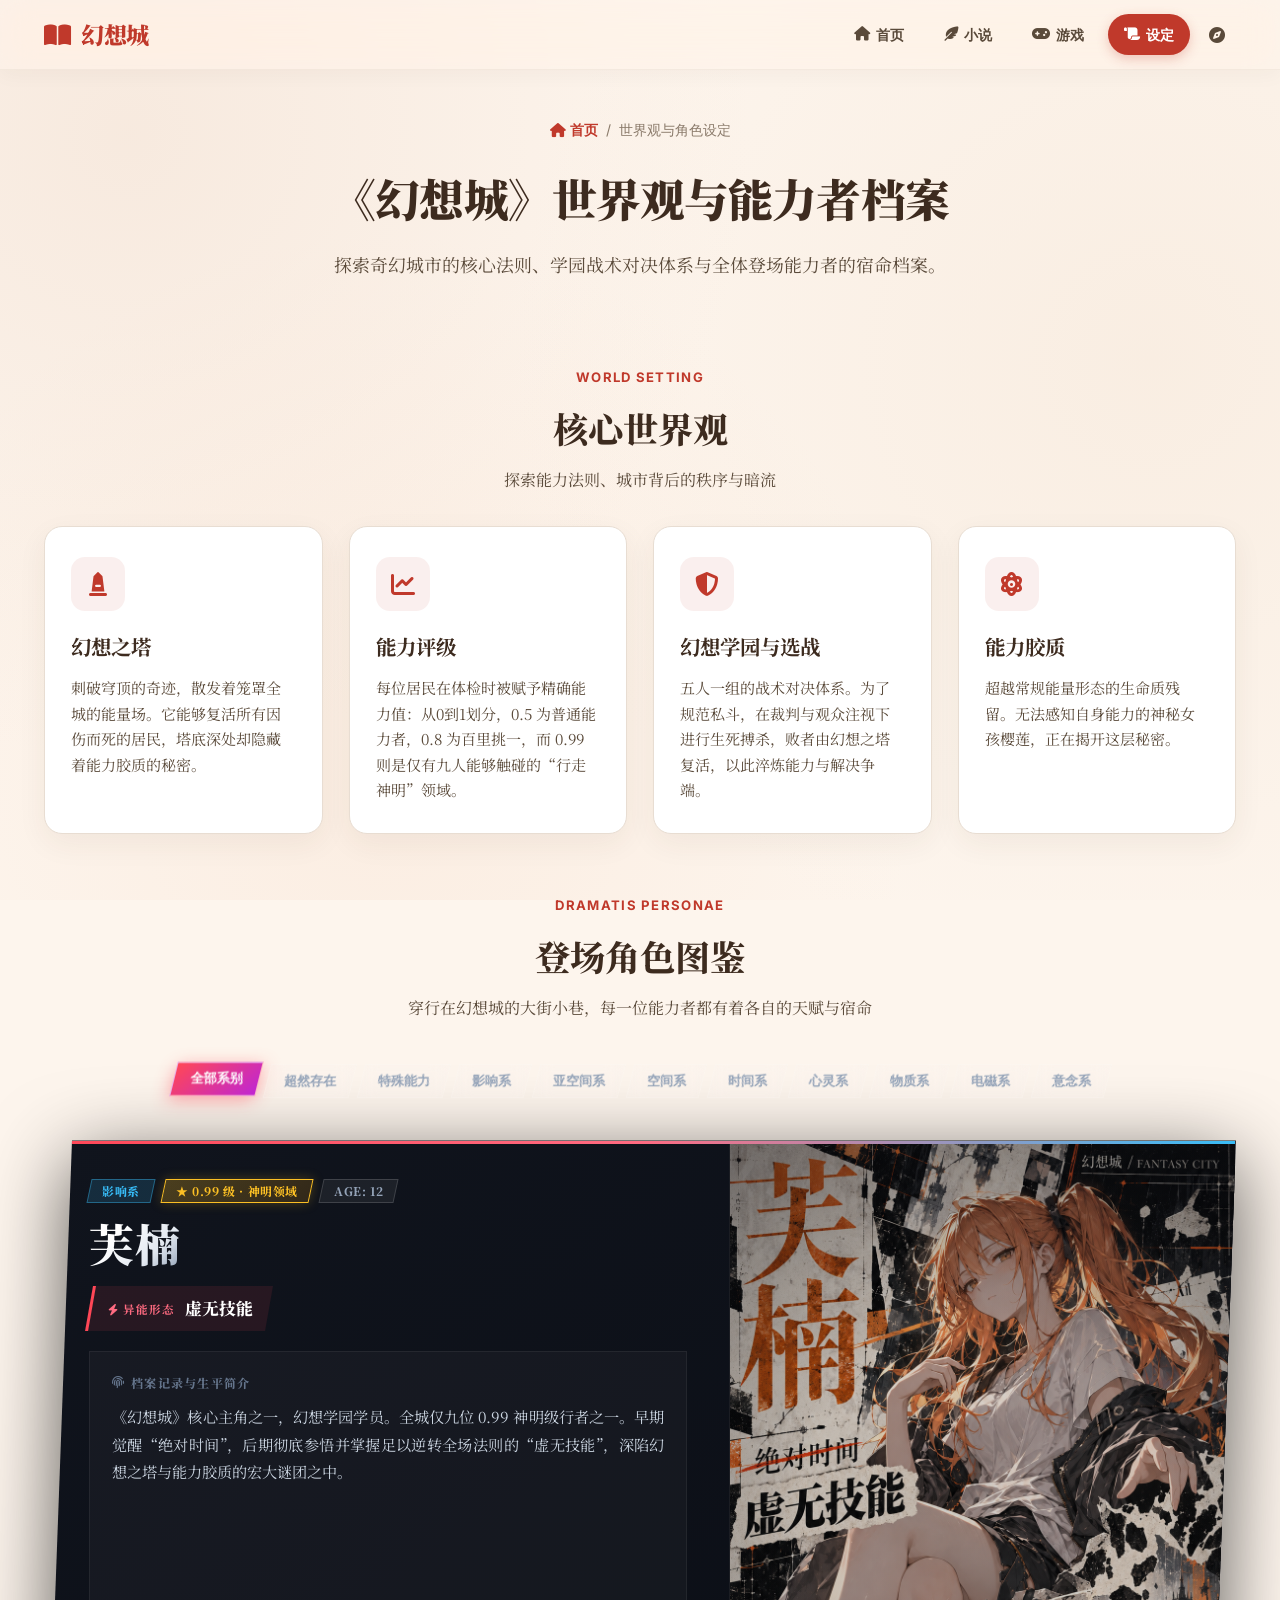
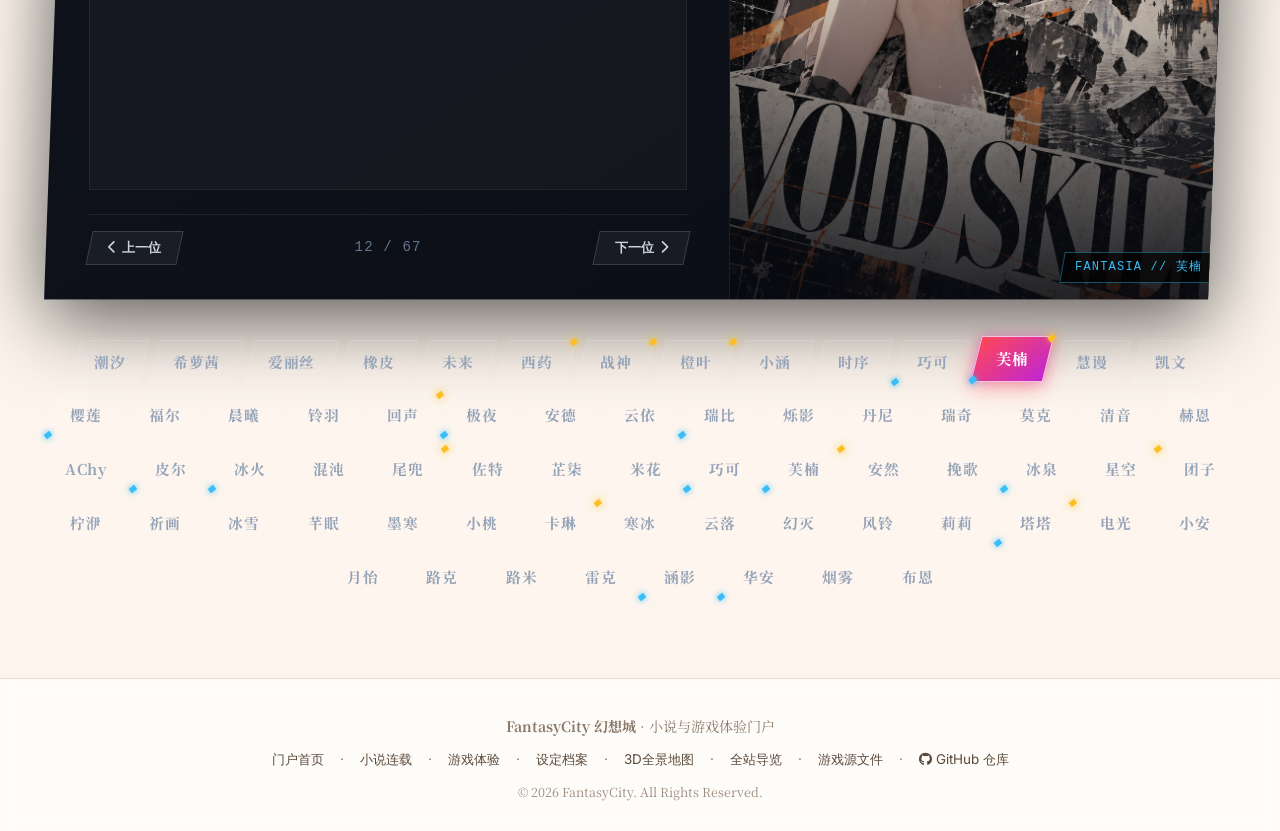
==== commit f8425870: "feat: 全局单一圆柱体滚动条优化与lore.html平行四边形角色图鉴重构" ====
--- a/lore.html
+++ b/lore.html
@@ -13,6 +13,7 @@
     <!-- 统一页眉页脚样式与脚本 -->
     <link rel="stylesheet" href="resources/layout.css" />
     <script src="resources/layout.js"></script>
+    <script src="data/characters.js"></script>
     <style>
         * {
             margin: 0;
@@ -203,198 +204,522 @@
             flex: 1;
         }
 
-        /* ---------- 角色过滤与搜索工具条 ---------- */
+        /* ---------- 暗黑模式平滑过渡 (滑动到角色图鉴时变黑) ---------- */
+        body {
+            transition: background-color 0.8s cubic-bezier(0.16, 1, 0.3, 1), color 0.6s ease;
+        }
+        body.char-dark-active {
+            background-color: #080b11 !important;
+            background-image: radial-gradient(circle at 50% 15%, rgba(30, 41, 59, 0.45) 0%, rgba(8, 11, 17, 0.98) 75%) !important;
+            color: #e2e8f0;
+        }
+        body.char-dark-active .page-header h1 {
+            color: #ffffff;
+        }
+        body.char-dark-active .breadcrumbs a,
+        body.char-dark-active .breadcrumbs span {
+            color: #94a3b8;
+        }
+        body.char-dark-active #characterSection .section-header h2 {
+            color: #ffffff !important;
+            text-shadow: 0 0 25px rgba(255, 71, 87, 0.25);
+        }
+        body.char-dark-active #characterSection .section-header p {
+            color: #94a3b8 !important;
+        }
+        body.char-dark-active #characterSection .section-tag {
+            background: rgba(255, 71, 87, 0.15) !important;
+            color: #ff6b81 !important;
+            border: 1px solid rgba(255, 71, 87, 0.3) !important;
+        }
+
+        /* 导航栏与页脚在暗黑状态下的配合 */
+        body.char-dark-active .navbar {
+            background: rgba(8, 11, 17, 0.85) !important;
+            border-bottom: 1px solid rgba(255, 255, 255, 0.08) !important;
+            box-shadow: 0 4px 25px rgba(0, 0, 0, 0.6) !important;
+        }
+        body.char-dark-active .nav-brand {
+            color: #ff4757 !important;
+        }
+        body.char-dark-active .nav-brand span.subtitle {
+            color: #94a3b8 !important;
+            border-left-color: rgba(255, 255, 255, 0.15) !important;
+        }
+        body.char-dark-active .nav-links a {
+            color: #cbd5e1 !important;
+        }
+        body.char-dark-active .nav-links a:hover,
+        body.char-dark-active .nav-links a.active {
+            background: #ff4757 !important;
+            color: #fff !important;
+        }
+        body.char-dark-active .footer {
+            background: rgba(8, 11, 17, 0.92) !important;
+            border-top: 1px solid rgba(255, 255, 255, 0.08) !important;
+            color: #64748b !important;
+        }
+        body.char-dark-active .footer-links a {
+            color: #94a3b8 !important;
+        }
+        body.char-dark-active .footer-links a:hover {
+            color: #ff4757 !important;
+        }
+        body.char-dark-active ::-webkit-scrollbar-thumb {
+            background: rgba(255, 255, 255, 0.22);
+        }
+        body.char-dark-active ::-webkit-scrollbar-thumb:hover {
+            background: rgba(255, 71, 87, 0.7);
+        }
+        body.char-dark-active * {
+            scrollbar-color: rgba(255, 255, 255, 0.22) transparent;
+        }
+
+        /* ---------- 角色分类工具条 (平行四边形切角风格，移除搜索框) ---------- */
         .char-toolbar {
-            background: var(--bg-card);
-            border: 1px solid var(--border-light);
-            border-radius: var(--radius);
-            padding: 18px 24px;
-            box-shadow: var(--shadow-soft);
-            margin-bottom: 30px;
-            display: flex;
-            flex-wrap: wrap;
-            align-items: center;
-            justify-content: space-between;
-            gap: 16px;
+            margin: 0 auto 32px;
+            display: flex;
+            justify-content: center;
             position: sticky;
             top: 76px;
             z-index: 50;
-            backdrop-filter: blur(12px);
-        }
-        .char-search-box {
-            flex: 1;
-            min-width: 250px;
-            position: relative;
-        }
-        .char-search-box i {
-            position: absolute;
-            left: 14px;
-            top: 50%;
-            transform: translateY(-50%);
-            color: var(--text-light);
-            font-size: 0.9rem;
-        }
-        .char-search-input {
-            width: 100%;
-            padding: 9px 14px 9px 38px;
-            font-family: var(--font-sans);
-            font-size: 0.9rem;
-            border: 1.5px solid var(--border-light);
-            border-radius: var(--radius-pill);
-            background: var(--bg-sidebar);
-            outline: none;
-            transition: var(--transition);
-            color: var(--text-primary);
-        }
-        .char-search-input:focus {
-            border-color: var(--accent);
-            background: #fff;
-            box-shadow: 0 0 0 3px rgba(192, 57, 43, 0.12);
+            padding: 10px 0;
+            background: transparent;
         }
         .char-filter-tabs {
             display: flex;
             flex-wrap: wrap;
             gap: 8px;
+            justify-content: center;
+            max-width: 1050px;
         }
         .char-filter-btn {
-            background: var(--bg-sidebar);
-            border: 1px solid var(--border-light);
-            padding: 6px 14px;
-            border-radius: var(--radius-pill);
+            background: rgba(255, 255, 255, 0.05);
+            backdrop-filter: blur(10px);
+            -webkit-backdrop-filter: blur(10px);
+            border: 1px solid rgba(255, 255, 255, 0.12);
+            padding: 7px 16px;
             font-family: var(--font-sans);
             font-size: 0.82rem;
-            font-weight: 600;
-            color: var(--text-secondary);
+            font-weight: 700;
+            color: #94a3b8;
             cursor: pointer;
-            transition: var(--transition);
+            transition: all 0.25s ease;
+            transform: skewX(-14deg);
+            position: relative;
+            user-select: none;
+        }
+        .char-filter-btn span {
+            display: inline-block;
+            transform: skewX(14deg);
         }
         .char-filter-btn:hover {
-            border-color: var(--accent);
-            color: var(--accent);
+            background: rgba(255, 255, 255, 0.14);
+            border-color: rgba(255, 255, 255, 0.35);
+            color: #ffffff;
+            transform: skewX(-14deg) translateY(-2px);
         }
         .char-filter-btn.active {
-            background: var(--accent);
-            color: #fff;
-            border-color: var(--accent);
-            box-shadow: 0 4px 12px rgba(192, 57, 43, 0.25);
-        }
-
-        /* ---------- 角色图鉴档案卡片 ---------- */
-        .character-grid {
+            background: linear-gradient(135deg, #ff4757, #c026d3);
+            border-color: rgba(255, 255, 255, 0.6);
+            color: #ffffff;
+            box-shadow: 0 4px 18px rgba(255, 71, 87, 0.45);
+            transform: skewX(-14deg) translateY(-2px);
+        }
+
+        /* ---------- 大型平行四边形展示卡片 ---------- */
+        .char-showcase-wrap {
+            margin-bottom: 40px;
+            position: relative;
+            filter: drop-shadow(0 20px 40px rgba(0, 0, 0, 0.65));
+        }
+        .char-showcase-card {
+            position: relative;
+            background: linear-gradient(145deg, #10141d 0%, #0a0d14 100%);
+            border: 1px solid rgba(255, 255, 255, 0.12);
+            clip-path: polygon(28px 0, 100% 0, calc(100% - 28px) 100%, 0 100%);
             display: grid;
-            grid-template-columns: repeat(auto-fill, minmax(260px, 1fr));
-            gap: 20px;
-            margin-bottom: 80px;
-        }
-        .char-card {
-            background: var(--bg-card);
-            border: 1px solid var(--border-light);
-            border-radius: var(--radius);
-            padding: 20px;
-            box-shadow: var(--shadow-soft);
-            transition: var(--transition);
+            grid-template-columns: 1.15fr 0.85fr;
+            min-height: 520px;
+            overflow: hidden;
+            transition: border-color 0.3s ease;
+        }
+        .char-showcase-card::before {
+            content: "";
+            position: absolute;
+            top: 0;
+            left: 0;
+            right: 0;
+            height: 3px;
+            background: linear-gradient(90deg, #ff4757, #ff6b81, #38bdf8);
+            z-index: 10;
+        }
+
+        /* 左侧：角色信息与生平简介 */
+        .showcase-info-col {
+            padding: 38px 42px 34px 44px;
             display: flex;
             flex-direction: column;
+            justify-content: space-between;
             position: relative;
+            z-index: 2;
+        }
+        .showcase-badges-row {
+            display: flex;
+            align-items: center;
+            gap: 10px;
+            flex-wrap: wrap;
+            margin-bottom: 14px;
+        }
+        .sc-pill {
+            display: inline-flex;
+            align-items: center;
+            gap: 5px;
+            padding: 4px 12px;
+            font-size: 0.74rem;
+            font-weight: 800;
+            letter-spacing: 0.05em;
+            transform: skewX(-12deg);
+            line-height: 1.2;
+        }
+        .sc-pill span {
+            display: inline-block;
+            transform: skewX(12deg);
+        }
+        .sc-cat-pill {
+            background: rgba(56, 189, 248, 0.15);
+            border: 1px solid rgba(56, 189, 248, 0.4);
+            color: #38bdf8;
+        }
+        .sc-rank-99 {
+            background: linear-gradient(135deg, rgba(251, 191, 36, 0.25), rgba(245, 158, 11, 0.15));
+            border: 1px solid #fbbf24;
+            color: #fbbf24;
+            box-shadow: 0 0 12px rgba(251, 191, 36, 0.25);
+        }
+        .sc-age-pill {
+            background: rgba(255, 255, 255, 0.06);
+            border: 1px solid rgba(255, 255, 255, 0.15);
+            color: #94a3b8;
+        }
+        .showcase-name-block {
+            margin-bottom: 16px;
+        }
+        .showcase-char-name {
+            font-size: 2.8rem;
+            font-weight: 900;
+            line-height: 1.1;
+            color: #ffffff;
+            letter-spacing: 0.03em;
+            background: linear-gradient(135deg, #ffffff 30%, #e2e8f0 70%, #94a3b8 100%);
+            -webkit-background-clip: text;
+            -webkit-text-fill-color: transparent;
+            display: inline-block;
+            margin: 0;
+        }
+        .showcase-ability-box {
+            display: inline-flex;
+            align-items: center;
+            gap: 10px;
+            background: rgba(255, 71, 87, 0.1);
+            border-left: 3px solid #ff4757;
+            padding: 8px 16px;
+            margin-bottom: 20px;
+            transform: skewX(-10deg);
+        }
+        .showcase-ability-box > * {
+            transform: skewX(10deg);
+        }
+        .sc-ability-label {
+            font-size: 0.72rem;
+            color: #ff6b81;
+            font-weight: 700;
+            letter-spacing: 0.08em;
+        }
+        .sc-ability-val {
+            font-size: 1.05rem;
+            font-weight: 800;
+            color: #ffffff;
+        }
+
+        .showcase-desc-panel {
+            background: rgba(255, 255, 255, 0.03);
+            border: 1px solid rgba(255, 255, 255, 0.06);
+            padding: 20px 22px;
+            position: relative;
+            margin-bottom: 24px;
+            flex: 1;
+        }
+        .sc-desc-title {
+            font-size: 0.76rem;
+            font-weight: 800;
+            letter-spacing: 0.1em;
+            color: #64748b;
+            margin-bottom: 10px;
+            display: flex;
+            align-items: center;
+            gap: 6px;
+        }
+        .sc-desc-text {
+            font-size: 0.95rem;
+            line-height: 1.8;
+            color: #cbd5e1;
+            text-align: justify;
+            margin: 0;
+        }
+
+        .showcase-bottom-nav {
+            display: flex;
+            align-items: center;
+            justify-content: space-between;
+            border-top: 1px solid rgba(255, 255, 255, 0.08);
+            padding-top: 16px;
+            margin-top: auto;
+        }
+        .sc-nav-btn {
+            background: rgba(255, 255, 255, 0.05);
+            border: 1px solid rgba(255, 255, 255, 0.15);
+            color: #cbd5e1;
+            padding: 7px 18px;
+            font-size: 0.84rem;
+            font-weight: 700;
+            cursor: pointer;
+            transform: skewX(-12deg);
+            transition: all 0.2s ease;
+        }
+        .sc-nav-btn span {
+            display: inline-flex;
+            align-items: center;
+            gap: 6px;
+            transform: skewX(12deg);
+        }
+        .sc-nav-btn:hover {
+            background: #ff4757;
+            border-color: #ff4757;
+            color: #ffffff;
+        }
+        .sc-counter {
+            font-family: Consolas, monospace;
+            font-size: 0.88rem;
+            color: #64748b;
+            letter-spacing: 0.08em;
+        }
+
+        /* 右侧：角色立绘展示区 */
+        .showcase-portrait-col {
+            position: relative;
+            background: #080a10;
+            display: flex;
+            align-items: center;
+            justify-content: center;
             overflow: hidden;
-        }
-        .char-card:hover {
-            transform: translateY(-5px);
-            box-shadow: var(--shadow-hover);
-            border-color: #DCCEC1;
-        }
-        .char-type-badge {
-            position: absolute;
-            top: 12px;
-            right: 12px;
-            font-family: var(--font-sans);
-            font-size: 0.72rem;
-            font-weight: 700;
-            padding: 2px 8px;
-            border-radius: 10px;
-            line-height: 1.3;
-        }
-        /* 各系别小颜色标 */
-        .type-special     { background: #F3E8FF; color: #7E22CE; border: 1px solid #E9D5FF; }
-        .type-impact      { background: #FFE4E6; color: #BE123C; border: 1px solid #FECDD3; }
-        .type-subspace    { background: #FFEDD5; color: #C2410C; border: 1px solid #FED7AA; }
-        .type-spatial     { background: #E0F2FE; color: #0369A1; border: 1px solid #BAE6FD; }
-        .type-temporal    { background: #FEF3C7; color: #B45309; border: 1px solid #FDE68A; }
-        .type-psychic     { background: #FCE7F3; color: #BE185D; border: 1px solid #FBCFE8; }
-        .type-matter      { background: #DCFCE7; color: #15803D; border: 1px solid #BBF7D0; }
-        .type-electromag  { background: #FEF9C3; color: #A16207; border: 1px solid #FEF08A; }
-        .type-telekinesis { background: #E0E7FF; color: #4338CA; border: 1px solid #C7D2FE; }
-
-        .char-header {
-            display: flex;
-            align-items: center;
-            gap: 12px;
-            margin-bottom: 8px;
-            padding-right: 65px;
-        }
-        .char-avatar-badge {
-            width: 48px;
-            height: 48px;
-            border-radius: 12px;
-            background: linear-gradient(135deg, #F5EAE0, #EADBCF);
-            border: 1.5px solid #D6C2B0;
+            min-height: 520px;
+            border-left: 1px solid rgba(255, 255, 255, 0.08);
+        }
+        .portrait-display {
+            width: 100%;
+            height: 100%;
+            position: relative;
             display: flex;
             align-items: center;
             justify-content: center;
-            font-size: 1.25rem;
-            color: var(--accent);
-            font-weight: 900;
-            flex-shrink: 0;
-            position: relative;
             overflow: hidden;
         }
-        .char-avatar-img {
+        .portrait-display img {
             width: 100%;
             height: 100%;
             object-fit: cover;
+            object-position: center top;
+            transition: transform 0.6s cubic-bezier(0.16, 1, 0.3, 1);
+        }
+        .portrait-display:hover img {
+            transform: scale(1.03);
+        }
+        .portrait-overlay {
             position: absolute;
             inset: 0;
-            border-radius: inherit;
-        }
-        .char-avatar-fallback {
-            display: flex;
-            align-items: center;
-            justify-content: center;
+            background: linear-gradient(180deg, rgba(8, 10, 16, 0.1) 0%, rgba(8, 10, 16, 0.2) 60%, rgba(8, 10, 16, 0.8) 100%),
+                        radial-gradient(circle at center, transparent 40%, rgba(8, 10, 16, 0.5) 100%);
+            pointer-events: none;
+        }
+        .portrait-tag {
+            position: absolute;
+            bottom: 16px;
+            right: 20px;
+            background: rgba(0, 0, 0, 0.7);
+            border: 1px solid rgba(56, 189, 248, 0.4);
+            color: #38bdf8;
+            padding: 4px 12px;
+            font-family: Consolas, monospace;
+            font-size: 0.75rem;
+            letter-spacing: 0.1em;
+            transform: skewX(-10deg);
+            z-index: 5;
+        }
+        .portrait-tag span {
+            display: inline-block;
+            transform: skewX(10deg);
+        }
+
+        /* 立绘留空占位模块 (如果没有角色立绘，留空占位) */
+        .portrait-empty-ph {
             width: 100%;
             height: 100%;
-        }
-        .char-names h4 {
-            font-size: 1.12rem;
+            display: flex;
+            flex-direction: column;
+            align-items: center;
+            justify-content: center;
+            padding: 30px;
+            box-sizing: border-box;
+            text-align: center;
+            position: relative;
+            background: radial-gradient(circle at center, rgba(30, 41, 59, 0.3) 0%, #07090e 80%);
+        }
+        .ph-grid-pattern {
+            position: absolute;
+            inset: 0;
+            background-image: linear-gradient(rgba(255, 255, 255, 0.03) 1px, transparent 1px),
+                              linear-gradient(90deg, rgba(255, 255, 255, 0.03) 1px, transparent 1px);
+            background-size: 28px 28px;
+            opacity: 0.8;
+        }
+        .ph-watermark-char {
+            position: absolute;
+            font-size: 16rem;
+            font-weight: 900;
+            color: rgba(255, 255, 255, 0.02);
+            user-select: none;
+            pointer-events: none;
+            font-family: "Noto Serif SC", serif;
+        }
+        .ph-core {
+            position: relative;
+            z-index: 3;
+            display: flex;
+            flex-direction: column;
+            align-items: center;
+        }
+        .ph-icon-box {
+            width: 72px;
+            height: 72px;
+            border-radius: 50%;
+            background: rgba(255, 255, 255, 0.04);
+            border: 1px dashed rgba(255, 255, 255, 0.2);
+            display: flex;
+            align-items: center;
+            justify-content: center;
+            font-size: 1.8rem;
+            color: #64748b;
+            margin-bottom: 18px;
+        }
+        .ph-headline {
+            font-family: Consolas, monospace;
+            font-size: 0.76rem;
+            letter-spacing: 0.2em;
+            color: #38bdf8;
+            margin-bottom: 6px;
+        }
+        .ph-status {
+            font-size: 1.15rem;
             font-weight: 800;
-            color: var(--text-primary);
-            margin-bottom: 2px;
-            line-height: 1.2;
-        }
-        .char-names .char-ability-title {
-            font-family: var(--font-sans);
-            font-size: 0.8rem;
-            color: var(--text-light);
-            font-weight: 500;
-        }
-        .char-desc {
-            color: var(--text-secondary);
-            font-size: 0.85rem;
+            color: #e2e8f0;
+            letter-spacing: 0.05em;
+            margin-bottom: 10px;
+        }
+        .ph-subtext {
+            font-size: 0.82rem;
+            color: #64748b;
             line-height: 1.6;
-            margin-top: 8px;
-            padding-top: 8px;
-            border-top: 1px dashed rgba(232, 221, 210, 0.7);
-        }
-
-        .no-char-found {
-            grid-column: 1 / -1;
-            text-align: center;
-            padding: 50px 20px;
-            color: var(--text-light);
-        }
-
-        @media (max-width: 768px) {
+            max-width: 240px;
+        }
+
+        /* ---------- 角色档案库：缩小为仅显示名字的平行四边形微缩滑块 ---------- */
+        .char-badges-grid {
+            display: flex;
+            flex-wrap: wrap;
+            gap: 10px;
+            justify-content: center;
+            margin-bottom: 80px;
+        }
+        .char-badge {
+            background: rgba(255, 255, 255, 0.04);
+            border: 1px solid rgba(255, 255, 255, 0.1);
+            color: #94a3b8;
+            padding: 8px 18px;
+            font-size: 0.92rem;
+            font-weight: 700;
+            letter-spacing: 0.04em;
+            cursor: pointer;
+            user-select: none;
+            transform: skewX(-14deg);
+            transition: all 0.2s cubic-bezier(0.4, 0, 0.2, 1);
+            position: relative;
+            display: inline-flex;
+            align-items: center;
+            justify-content: center;
+        }
+        .char-badge-name {
+            display: inline-block;
+            transform: skewX(14deg); /* 文本反向扭正，保持正体易读 */
+        }
+        .char-badge:hover {
+            background: rgba(255, 255, 255, 0.12);
+            border-color: rgba(255, 255, 255, 0.35);
+            color: #ffffff;
+            transform: skewX(-14deg) translateY(-2px);
+            box-shadow: 0 4px 14px rgba(0, 0, 0, 0.4);
+        }
+        .char-badge.active {
+            background: linear-gradient(135deg, #ff4757, #c026d3);
+            border-color: rgba(255, 255, 255, 0.7);
+            color: #ffffff;
+            transform: skewX(-14deg) translateY(-3px) scale(1.05);
+            box-shadow: 0 6px 20px rgba(255, 71, 87, 0.4), 0 0 10px rgba(192, 38, 211, 0.3);
+            z-index: 5;
+        }
+        /* 0.99 角色标记：金光菱形角标 */
+        .char-badge.is-99::after {
+            content: "";
+            position: absolute;
+            top: -2px;
+            right: -2px;
+            width: 6px;
+            height: 6px;
+            background: #fbbf24;
+            box-shadow: 0 0 8px #fbbf24;
+            transform: rotate(45deg);
+        }
+        /* 拥有独立立绘角色：微光青色角标 */
+        .char-badge.has-portrait::before {
+            content: "";
+            position: absolute;
+            bottom: -2px;
+            left: -2px;
+            width: 6px;
+            height: 6px;
+            background: #38bdf8;
+            box-shadow: 0 0 6px #38bdf8;
+            transform: rotate(45deg);
+        }
+
+        /* 移动端响应式布局 */
+        @media (max-width: 860px) {
             .page-header h1 { font-size: 2.1rem; }
-            .char-toolbar { flex-direction: column; align-items: stretch; }
+            .char-showcase-card {
+                grid-template-columns: 1fr;
+                clip-path: polygon(16px 0, 100% 0, calc(100% - 16px) 100%, 0 100%);
+            }
+            .showcase-info-col {
+                padding: 26px 22px;
+            }
+            .showcase-portrait-col {
+                min-height: 380px;
+                border-left: none;
+                border-top: 1px solid rgba(255, 255, 255, 0.08);
+            }
+            .showcase-char-name {
+                font-size: 2.2rem;
+            }
         }
     </style>
 </head>
@@ -474,884 +799,66 @@
                 <p>穿行在幻想城的大街小巷，每一位能力者都有着各自的天赋与宿命</p>
             </div>
 
-            <!-- 筛选与搜索工具条 -->
+            <!-- 分类筛选工具条 (已移除搜索框，平行四边形切角标签) -->
             <div class="char-toolbar">
-                <div class="char-search-box">
-                    <i class="fas fa-search"></i>
-                    <input type="text" id="charSearchInput" class="char-search-input" placeholder="搜索角色姓名、能力称号或背景描述..." />
-                </div>
                 <div class="char-filter-tabs">
-                    <button class="char-filter-btn active" data-type="all">全部系别</button>
-                    <button class="char-filter-btn" data-type="special">特殊能力</button>
-                    <button class="char-filter-btn" data-type="impact">影响系</button>
-                    <button class="char-filter-btn" data-type="subspace">亚空间系</button>
-                    <button class="char-filter-btn" data-type="spatial">空间系</button>
-                    <button class="char-filter-btn" data-type="temporal">时间系</button>
-                    <button class="char-filter-btn" data-type="psychic">心灵系</button>
-                    <button class="char-filter-btn" data-type="matter">物质系</button>
-                    <button class="char-filter-btn" data-type="electromag">电磁系</button>
-                    <button class="char-filter-btn" data-type="telekinesis">意念系</button>
+                    <button class="char-filter-btn active" data-type="all"><span>全部系别</span></button>
+                    <button class="char-filter-btn" data-type="transcendent"><span>超然存在</span></button>
+                    <button class="char-filter-btn" data-type="special"><span>特殊能力</span></button>
+                    <button class="char-filter-btn" data-type="impact"><span>影响系</span></button>
+                    <button class="char-filter-btn" data-type="subspace"><span>亚空间系</span></button>
+                    <button class="char-filter-btn" data-type="spatial"><span>空间系</span></button>
+                    <button class="char-filter-btn" data-type="temporal"><span>时间系</span></button>
+                    <button class="char-filter-btn" data-type="psychic"><span>心灵系</span></button>
+                    <button class="char-filter-btn" data-type="matter"><span>物质系</span></button>
+                    <button class="char-filter-btn" data-type="electromag"><span>电磁系</span></button>
+                    <button class="char-filter-btn" data-type="telekinesis"><span>意念系</span></button>
                 </div>
             </div>
 
-            <div class="character-grid" id="characterGrid">
-                <!-- ==================== 特殊能力 ==================== -->
-                <div class="char-card" data-type="special">
-                    <span class="char-type-badge type-special">特殊能力</span>
-                    <div class="char-header">
-                        <div class="char-avatar-badge">
-                            <img src="data/img/橡皮.png" alt="橡皮" class="char-avatar-img" onerror="this.style.display='none'; this.nextElementSibling.style.display='flex';" />
-                            <span class="char-avatar-fallback">橡</span>
+            <!-- 大型平行四边形角色详情展示卡片 -->
+            <div class="char-showcase-wrap" id="charShowcaseWrap">
+                <div class="char-showcase-card" id="charShowcaseCard">
+                    <!-- 左侧：角色信息与简介 -->
+                    <div class="showcase-info-col">
+                        <div>
+                            <div class="showcase-badges-row">
+                                <span class="sc-pill sc-cat-pill" id="scCategory"><span>影响系</span></span>
+                                <span class="sc-pill sc-rank-99" id="scRank"><span>★ 0.99 级 · 神明领域</span></span>
+                                <span class="sc-pill sc-age-pill" id="scAge"><span>AGE: 12</span></span>
+                            </div>
+                            <div class="showcase-name-block">
+                                <h3 class="showcase-char-name" id="scName">芙楠</h3>
+                            </div>
+                            <div class="showcase-ability-box">
+                                <span class="sc-ability-label"><i class="fas fa-bolt"></i> 异能形态</span>
+                                <span class="sc-ability-val" id="scAbility">虚无技能 # · 绝对时间</span>
+                            </div>
                         </div>
-                        <div class="char-names">
-                            <h4>橡皮</h4>
-                            <span class="char-ability-title">混乱中立</span>
+
+                        <div class="showcase-desc-panel">
+                            <div class="sc-desc-title"><i class="fas fa-fingerprint"></i> 档案记录与生平简介</div>
+                            <p class="sc-desc-text" id="scDesc">加载中...</p>
+                        </div>
+
+                        <div class="showcase-bottom-nav">
+                            <button class="sc-nav-btn" id="scPrevBtn" title="上一位角色"><span><i class="fas fa-chevron-left"></i> 上一位</span></button>
+                            <span class="sc-counter" id="scCounter">01 / 67</span>
+                            <button class="sc-nav-btn" id="scNextBtn" title="下一位角色"><span>下一位 <i class="fas fa-chevron-right"></i></span></button>
                         </div>
                     </div>
-                    <p class="char-desc">拥有混乱中立的奇异位格与深不可测的奇点力量，超越常规能量场体系的神秘存在。</p>
-                </div>
-                <div class="char-card" data-type="special">
-                    <span class="char-type-badge type-special">特殊能力</span>
-                    <div class="char-header">
-                        <div class="char-avatar-badge">
-                            <img src="data/img/未来.png" alt="未来" class="char-avatar-img" onerror="this.style.display='none'; this.nextElementSibling.style.display='flex';" />
-                            <span class="char-avatar-fallback">未</span>
-                        </div>
-                        <div class="char-names">
-                            <h4>未来</h4>
-                            <span class="char-ability-title">技能掌控</span>
-                        </div>
-                    </div>
-                    <p class="char-desc">掌控复杂法则运算与技能调度的特殊异能者。</p>
-                </div>
-                <div class="char-card" data-type="special">
-                    <span class="char-type-badge type-special">特殊能力</span>
-                    <div class="char-header">
-                        <div class="char-avatar-badge">
-                            <img src="data/img/西药.png" alt="西药" class="char-avatar-img" onerror="this.style.display='none'; this.nextElementSibling.style.display='flex';" />
-                            <span class="char-avatar-fallback">西</span>
-                        </div>
-                        <div class="char-names">
-                            <h4>西药</h4>
-                            <span class="char-ability-title">肉体治愈</span>
-                        </div>
-                    </div>
-                    <p class="char-desc">于第五章首次登场，芙楠的多年好友。拥有强大的生物组织肉体恢复异能，曾治愈了蕴含生命质的玩偶小樱。</p>
-                </div>
-                <div class="char-card" data-type="special">
-                    <span class="char-type-badge type-special">特殊能力</span>
-                    <div class="char-header">
-                        <div class="char-avatar-badge">
-                            <img src="data/img/战神.png" alt="战神" class="char-avatar-img" onerror="this.style.display='none'; this.nextElementSibling.style.display='flex';" />
-                            <span class="char-avatar-fallback">战</span>
-                        </div>
-                        <div class="char-names">
-                            <h4>战神</h4>
-                            <span class="char-ability-title">感知未来</span>
-                        </div>
-                    </div>
-                    <p class="char-desc">伟大的全知全能者与导师，曾留下“没有无用的能力，只有不会开发的头脑”之至理名言。</p>
-                </div>
-                <div class="char-card" data-type="special">
-                    <span class="char-type-badge type-special">特殊能力</span>
-                    <div class="char-header">
-                        <div class="char-avatar-badge">
-                            <img src="data/img/橙叶.png" alt="橙叶" class="char-avatar-img" onerror="this.style.display='none'; this.nextElementSibling.style.display='flex';" />
-                            <span class="char-avatar-fallback">橙</span>
-                        </div>
-                        <div class="char-names">
-                            <h4>橙叶</h4>
-                            <span class="char-ability-title">因果误导</span>
-                        </div>
-                    </div>
-                    <p class="char-desc">拥有因果误导的罕见异能，能在因果律层面干涉事态发展轨迹。</p>
-                </div>
-                <div class="char-card" data-type="special">
-                    <span class="char-type-badge type-special">特殊能力</span>
-                    <div class="char-header">
-                        <div class="char-avatar-badge">
-                            <img src="data/img/小涵.png" alt="小涵" class="char-avatar-img" onerror="this.style.display='none'; this.nextElementSibling.style.display='flex';" />
-                            <span class="char-avatar-fallback">涵</span>
-                        </div>
-                        <div class="char-names">
-                            <h4>小涵</h4>
-                            <span class="char-ability-title">集中规律</span>
-                        </div>
-                    </div>
-                    <p class="char-desc">拥有集中规律的特殊能力，善于汇聚并规范能量场的运行。</p>
-                </div>
-
-                <!-- ==================== 影响系 ==================== -->
-                <div class="char-card" data-type="impact">
-                    <span class="char-type-badge type-impact">影响系</span>
-                    <div class="char-header">
-                        <div class="char-avatar-badge">
-                            <img src="data/img/巧可.png" alt="巧可" class="char-avatar-img" onerror="this.style.display='none'; this.nextElementSibling.style.display='flex';" />
-                            <span class="char-avatar-fallback">巧</span>
-                        </div>
-                        <div class="char-names">
-                            <h4>巧可</h4>
-                            <span class="char-ability-title">虚无技能(前期)</span>
-                        </div>
-                    </div>
-                    <p class="char-desc">于第三章首次登场，“美食家联盟”队长。拥有强度达0.95以上的罕见“虚无能力”，能强行使周围对手的能力彻底无效化。</p>
-                </div>
-                <div class="char-card" data-type="impact">
-                    <span class="char-type-badge type-impact">影响系</span>
-                    <div class="char-header">
-                        <div class="char-avatar-badge">
-                            <img src="data/img/芙楠.png" alt="芙楠" class="char-avatar-img" onerror="this.style.display='none'; this.nextElementSibling.style.display='flex';" />
-                            <span class="char-avatar-fallback">芙</span>
-                        </div>
-                        <div class="char-names">
-                            <h4>芙楠</h4>
-                            <span class="char-ability-title">虚无技能</span>
-                        </div>
-                    </div>
-                    <p class="char-desc">于第一章首次登场，全城仅九位的0.99级至尊能力者之一。拥有“绝对时空”与“虚无能力”，可局部逆转、加速和暂停时间。</p>
-                </div>
-                <div class="char-card" data-type="impact">
-                    <span class="char-type-badge type-impact">影响系</span>
-                    <div class="char-header">
-                        <div class="char-avatar-badge">
-                            <img src="data/img/慧谩.png" alt="慧谩" class="char-avatar-img" onerror="this.style.display='none'; this.nextElementSibling.style.display='flex';" />
-                            <span class="char-avatar-fallback">慧</span>
-                        </div>
-                        <div class="char-names">
-                            <h4>慧谩</h4>
-                            <span class="char-ability-title">技能强化</span>
-                        </div>
-                    </div>
-                </div>
-                <div class="char-card" data-type="impact">
-                    <span class="char-type-badge type-impact">影响系</span>
-                    <div class="char-header">
-                        <div class="char-avatar-badge">
-                            <img src="data/img/凯文.png" alt="凯文" class="char-avatar-img" onerror="this.style.display='none'; this.nextElementSibling.style.display='flex';" />
-                            <span class="char-avatar-fallback">凯</span>
-                        </div>
-                        <div class="char-names">
-                            <h4>凯文</h4>
-                            <span class="char-ability-title">念动强化</span>
-                        </div>
-                    </div>
-                </div>
-                <div class="char-card" data-type="impact">
-                    <span class="char-type-badge type-impact">影响系</span>
-                    <div class="char-header">
-                        <div class="char-avatar-badge">
-                            <img src="data/img/樱莲.png" alt="樱莲" class="char-avatar-img" onerror="this.style.display='none'; this.nextElementSibling.style.display='flex';" />
-                            <span class="char-avatar-fallback">樱</span>
-                        </div>
-                        <div class="char-names">
-                            <h4>樱莲</h4>
-                            <span class="char-ability-title">空间控制</span>
-                        </div>
-                    </div>
-                    <p class="char-desc">于第一章首次登场，身负神秘玩偶“小樱”的女孩。实测为微弱空间系(0.10)，但玩偶中蕴藏着神秘的能力胶质。</p>
-                </div>
-                <div class="char-card" data-type="impact">
-                    <span class="char-type-badge type-impact">影响系</span>
-                    <div class="char-header">
-                        <div class="char-avatar-badge">
-                            <img src="data/img/福尔.png" alt="福尔" class="char-avatar-img" onerror="this.style.display='none'; this.nextElementSibling.style.display='flex';" />
-                            <span class="char-avatar-fallback">福</span>
-                        </div>
-                        <div class="char-names">
-                            <h4>福尔</h4>
-                            <span class="char-ability-title">空间切割</span>
-                        </div>
-                    </div>
-                </div>
-                <div class="char-card" data-type="impact">
-                    <span class="char-type-badge type-impact">影响系</span>
-                    <div class="char-header">
-                        <div class="char-avatar-badge">
-                            <img src="data/img/晨曦.png" alt="晨曦" class="char-avatar-img" onerror="this.style.display='none'; this.nextElementSibling.style.display='flex';" />
-                            <span class="char-avatar-fallback">晨</span>
-                        </div>
-                        <div class="char-names">
-                            <h4>晨曦</h4>
-                            <span class="char-ability-title">同步链锁</span>
-                        </div>
-                    </div>
-                </div>
-                <div class="char-card" data-type="impact">
-                    <span class="char-type-badge type-impact">影响系</span>
-                    <div class="char-header">
-                        <div class="char-avatar-badge">
-                            <img src="data/img/铃羽.png" alt="铃羽" class="char-avatar-img" onerror="this.style.display='none'; this.nextElementSibling.style.display='flex';" />
-                            <span class="char-avatar-fallback">铃</span>
-                        </div>
-                        <div class="char-names">
-                            <h4>铃羽</h4>
-                            <span class="char-ability-title">细化改变</span>
-                        </div>
-                    </div>
-                </div>
-
-                <!-- ==================== 亚空间系 ==================== -->
-                <div class="char-card" data-type="subspace">
-                    <span class="char-type-badge type-subspace">亚空间系</span>
-                    <div class="char-header">
-                        <div class="char-avatar-badge">
-                            <img src="data/img/回声.png" alt="回声" class="char-avatar-img" onerror="this.style.display='none'; this.nextElementSibling.style.display='flex';" />
-                            <span class="char-avatar-fallback">回</span>
-                        </div>
-                        <div class="char-names">
-                            <h4>回声</h4>
-                            <span class="char-ability-title">能量操控</span>
-                        </div>
-                    </div>
-                </div>
-                <div class="char-card" data-type="subspace">
-                    <span class="char-type-badge type-subspace">亚空间系</span>
-                    <div class="char-header">
-                        <div class="char-avatar-badge">
-                            <img src="data/img/极夜.png" alt="极夜" class="char-avatar-img" onerror="this.style.display='none'; this.nextElementSibling.style.display='flex';" />
-                            <span class="char-avatar-fallback">极</span>
-                        </div>
-                        <div class="char-names">
-                            <h4>极夜</h4>
-                            <span class="char-ability-title">引力裂隙</span>
-                        </div>
-                    </div>
-                </div>
-                <div class="char-card" data-type="subspace">
-                    <span class="char-type-badge type-subspace">亚空间系</span>
-                    <div class="char-header">
-                        <div class="char-avatar-badge">
-                            <img src="data/img/安德.png" alt="安德" class="char-avatar-img" onerror="this.style.display='none'; this.nextElementSibling.style.display='flex';" />
-                            <span class="char-avatar-fallback">安</span>
-                        </div>
-                        <div class="char-names">
-                            <h4>安德</h4>
-                            <span class="char-ability-title">浮力操纵</span>
-                        </div>
-                    </div>
-                    <p class="char-desc">于第二章首次登场，幻想学园一年级新生，“飓风”成员。脸上有一道X形红色印记，可在战斗中托起队友悬空作战。</p>
-                </div>
-                <div class="char-card" data-type="subspace">
-                    <span class="char-type-badge type-subspace">亚空间系</span>
-                    <div class="char-header">
-                        <div class="char-avatar-badge">
-                            <img src="data/img/云依.png" alt="云依" class="char-avatar-img" onerror="this.style.display='none'; this.nextElementSibling.style.display='flex';" />
-                            <span class="char-avatar-fallback">云</span>
-                        </div>
-                        <div class="char-names">
-                            <h4>云依</h4>
-                            <span class="char-ability-title">增压炮弹</span>
-                        </div>
-                    </div>
-                    <p class="char-desc">于第三章首次登场，“美食家联盟”成员。能力为增压炮弹，能释放高强度的重压冲击波。</p>
-                </div>
-                <div class="char-card" data-type="subspace">
-                    <span class="char-type-badge type-subspace">亚空间系</span>
-                    <div class="char-header">
-                        <div class="char-avatar-badge">
-                            <img src="data/img/瑞比.png" alt="瑞比" class="char-avatar-img" onerror="this.style.display='none'; this.nextElementSibling.style.display='flex';" />
-                            <span class="char-avatar-fallback">瑞</span>
-                        </div>
-                        <div class="char-names">
-                            <h4>瑞比</h4>
-                            <span class="char-ability-title">动量转换</span>
-                        </div>
-                    </div>
-                    <p class="char-desc">于第二章首次登场，幻想学园一年级新生，“飓风”成员。红发活泼少年，擅长利用自制“球动力器”实现动能爆发置换。</p>
-                </div>
-                <div class="char-card" data-type="subspace">
-                    <span class="char-type-badge type-subspace">亚空间系</span>
-                    <div class="char-header">
-                        <div class="char-avatar-badge">
-                            <img src="data/img/烁影.png" alt="烁影" class="char-avatar-img" onerror="this.style.display='none'; this.nextElementSibling.style.display='flex';" />
-                            <span class="char-avatar-fallback">烁</span>
-                        </div>
-                        <div class="char-names">
-                            <h4>烁影</h4>
-                            <span class="char-ability-title">加速移动</span>
-                        </div>
-                    </div>
-                </div>
-                <div class="char-card" data-type="subspace">
-                    <span class="char-type-badge type-subspace">亚空间系</span>
-                    <div class="char-header">
-                        <div class="char-avatar-badge">
-                            <img src="data/img/丹尼.png" alt="丹尼" class="char-avatar-img" onerror="this.style.display='none'; this.nextElementSibling.style.display='flex';" />
-                            <span class="char-avatar-fallback">丹</span>
-                        </div>
-                        <div class="char-names">
-                            <h4>丹尼</h4>
-                            <span class="char-ability-title">意念隐身</span>
-                        </div>
-                    </div>
-                    <p class="char-desc">于第三章首次登场，“美食家联盟”成员。能力为意念隐身，擅长在视线盲区与阴影中展开无声近身突袭。</p>
-                </div>
-                <div class="char-card" data-type="subspace">
-                    <span class="char-type-badge type-subspace">亚空间系</span>
-                    <div class="char-header">
-                        <div class="char-avatar-badge">
-                            <img src="data/img/瑞奇.png" alt="瑞奇" class="char-avatar-img" onerror="this.style.display='none'; this.nextElementSibling.style.display='flex';" />
-                            <span class="char-avatar-fallback">奇</span>
-                        </div>
-                        <div class="char-names">
-                            <h4>瑞奇</h4>
-                            <span class="char-ability-title">空气装甲</span>
-                        </div>
-                    </div>
-                </div>
-                <div class="char-card" data-type="subspace">
-                    <span class="char-type-badge type-subspace">亚空间系</span>
-                    <div class="char-header">
-                        <div class="char-avatar-badge">
-                            <img src="data/img/莫克.png" alt="莫克" class="char-avatar-img" onerror="this.style.display='none'; this.nextElementSibling.style.display='flex';" />
-                            <span class="char-avatar-fallback">莫</span>
-                        </div>
-                        <div class="char-names">
-                            <h4>莫克</h4>
-                            <span class="char-ability-title">流体控制</span>
-                        </div>
-                    </div>
-                </div>
-                <div class="char-card" data-type="subspace">
-                    <span class="char-type-badge type-subspace">亚空间系</span>
-                    <div class="char-header">
-                        <div class="char-avatar-badge">
-                            <img src="data/img/清音.png" alt="清音" class="char-avatar-img" onerror="this.style.display='none'; this.nextElementSibling.style.display='flex';" />
-                            <span class="char-avatar-fallback">清</span>
-                        </div>
-                        <div class="char-names">
-                            <h4>清音</h4>
-                            <span class="char-ability-title">声波转换</span>
-                        </div>
-                    </div>
-                </div>
-                <div class="char-card" data-type="subspace">
-                    <span class="char-type-badge type-subspace">亚空间系</span>
-                    <div class="char-header">
-                        <div class="char-avatar-badge">
-                            <img src="data/img/赫恩.png" alt="赫恩" class="char-avatar-img" onerror="this.style.display='none'; this.nextElementSibling.style.display='flex';" />
-                            <span class="char-avatar-fallback">赫</span>
-                        </div>
-                        <div class="char-names">
-                            <h4>赫恩</h4>
-                            <span class="char-ability-title">鸟瞰洞察</span>
-                        </div>
-                    </div>
-                </div>
-                <div class="char-card" data-type="subspace">
-                    <span class="char-type-badge type-subspace">亚空间系</span>
-                    <div class="char-header">
-                        <div class="char-avatar-badge">
-                            <img src="data/img/AChy.png" alt="AChy" class="char-avatar-img" onerror="this.style.display='none'; this.nextElementSibling.style.display='flex';" />
-                            <span class="char-avatar-fallback">A</span>
-                        </div>
-                        <div class="char-names">
-                            <h4>AChy</h4>
-                            <span class="char-ability-title">奇点攻击</span>
-                        </div>
-                    </div>
-                </div>
-
-                <!-- ==================== 空间系 ==================== -->
-                <div class="char-card" data-type="spatial">
-                    <span class="char-type-badge type-spatial">空间系</span>
-                    <div class="char-header">
-                        <div class="char-avatar-badge">
-                            <img src="data/img/皮尔.png" alt="皮尔" class="char-avatar-img" onerror="this.style.display='none'; this.nextElementSibling.style.display='flex';" />
-                            <span class="char-avatar-fallback">皮</span>
-                        </div>
-                        <div class="char-names">
-                            <h4>皮尔</h4>
-                            <span class="char-ability-title">空间移动</span>
-                        </div>
-                    </div>
-                    <p class="char-desc">于第二章首次登场，幻想学园一年级新生，“飓风”队长。自幼在研究所长大，在与美食家联盟的选战中觉醒了深层空间感知。</p>
-                </div>
-                <div class="char-card" data-type="spatial">
-                    <span class="char-type-badge type-spatial">空间系</span>
-                    <div class="char-header">
-                        <div class="char-avatar-badge">
-                            <img src="data/img/冰火.png" alt="冰火" class="char-avatar-img" onerror="this.style.display='none'; this.nextElementSibling.style.display='flex';" />
-                            <span class="char-avatar-fallback">冰</span>
-                        </div>
-                        <div class="char-names">
-                            <h4>冰火</h4>
-                            <span class="char-ability-title">空间传送</span>
-                        </div>
-                    </div>
-                </div>
-                <div class="char-card" data-type="spatial">
-                    <span class="char-type-badge type-spatial">空间系</span>
-                    <div class="char-header">
-                        <div class="char-avatar-badge">
-                            <img src="data/img/混沌.png" alt="混沌" class="char-avatar-img" onerror="this.style.display='none'; this.nextElementSibling.style.display='flex';" />
-                            <span class="char-avatar-fallback">混</span>
-                        </div>
-                        <div class="char-names">
-                            <h4>混沌</h4>
-                            <span class="char-ability-title">流放空间</span>
-                        </div>
-                    </div>
-                </div>
-                <div class="char-card" data-type="spatial">
-                    <span class="char-type-badge type-spatial">空间系</span>
-                    <div class="char-header">
-                        <div class="char-avatar-badge">
-                            <img src="data/img/尾兜.png" alt="尾兜" class="char-avatar-img" onerror="this.style.display='none'; this.nextElementSibling.style.display='flex';" />
-                            <span class="char-avatar-fallback">尾</span>
-                        </div>
-                        <div class="char-names">
-                            <h4>尾兜</h4>
-                            <span class="char-ability-title">空间创造</span>
-                        </div>
-                    </div>
-                </div>
-                <div class="char-card" data-type="spatial">
-                    <span class="char-type-badge type-spatial">空间系</span>
-                    <div class="char-header">
-                        <div class="char-avatar-badge">
-                            <img src="data/img/佐特.png" alt="佐特" class="char-avatar-img" onerror="this.style.display='none'; this.nextElementSibling.style.display='flex';" />
-                            <span class="char-avatar-fallback">佐</span>
-                        </div>
-                        <div class="char-names">
-                            <h4>佐特</h4>
-                            <span class="char-ability-title">空间线路</span>
-                        </div>
-                    </div>
-                </div>
-                <div class="char-card" data-type="spatial">
-                    <span class="char-type-badge type-spatial">空间系</span>
-                    <div class="char-header">
-                        <div class="char-avatar-badge">
-                            <img src="data/img/芷柒.png" alt="芷柒" class="char-avatar-img" onerror="this.style.display='none'; this.nextElementSibling.style.display='flex';" />
-                            <span class="char-avatar-fallback">芷</span>
-                        </div>
-                        <div class="char-names">
-                            <h4>芷柒</h4>
-                            <span class="char-ability-title">跃影破空</span>
-                        </div>
-                    </div>
-                </div>
-
-                <!-- ==================== 时间系 ==================== -->
-                <div class="char-card" data-type="temporal">
-                    <span class="char-type-badge type-temporal">时间系</span>
-                    <div class="char-header">
-                        <div class="char-avatar-badge">
-                            <img src="data/img/米花.png" alt="米花" class="char-avatar-img" onerror="this.style.display='none'; this.nextElementSibling.style.display='flex';" />
-                            <span class="char-avatar-fallback">米</span>
-                        </div>
-                        <div class="char-names">
-                            <h4>米花</h4>
-                            <span class="char-ability-title">绝对静止</span>
-                        </div>
-                    </div>
-                </div>
-                <div class="char-card" data-type="temporal">
-                    <span class="char-type-badge type-temporal">时间系</span>
-                    <div class="char-header">
-                        <div class="char-avatar-badge">
-                            <img src="data/img/巧可.png" alt="巧可" class="char-avatar-img" onerror="this.style.display='none'; this.nextElementSibling.style.display='flex';" />
-                            <span class="char-avatar-fallback">巧</span>
-                        </div>
-                        <div class="char-names">
-                            <h4>巧可</h4>
-                            <span class="char-ability-title">绝对时间</span>
-                        </div>
-                    </div>
-                </div>
-                <div class="char-card" data-type="temporal">
-                    <span class="char-type-badge type-temporal">时间系</span>
-                    <div class="char-header">
-                        <div class="char-avatar-badge">
-                            <img src="data/img/芙楠.png" alt="芙楠" class="char-avatar-img" onerror="this.style.display='none'; this.nextElementSibling.style.display='flex';" />
-                            <span class="char-avatar-fallback">芙</span>
-                        </div>
-                        <div class="char-names">
-                            <h4>芙楠</h4>
-                            <span class="char-ability-title">绝对时间(前期)</span>
-                        </div>
-                    </div>
-                    <p class="char-desc">于第一章首次登场，能局部逆转、加速和暂停时间的顶尖时空能力者。</p>
-                </div>
-                <div class="char-card" data-type="temporal">
-                    <span class="char-type-badge type-temporal">时间系</span>
-                    <div class="char-header">
-                        <div class="char-avatar-badge">
-                            <img src="data/img/安然.png" alt="安然" class="char-avatar-img" onerror="this.style.display='none'; this.nextElementSibling.style.display='flex';" />
-                            <span class="char-avatar-fallback">安</span>
-                        </div>
-                        <div class="char-names">
-                            <h4>安然</h4>
-                            <span class="char-ability-title">时间束缚</span>
-                        </div>
-                    </div>
-                </div>
-                <div class="char-card" data-type="temporal">
-                    <span class="char-type-badge type-temporal">时间系</span>
-                    <div class="char-header">
-                        <div class="char-avatar-badge">
-                            <img src="data/img/挽歌.png" alt="挽歌" class="char-avatar-img" onerror="this.style.display='none'; this.nextElementSibling.style.display='flex';" />
-                            <span class="char-avatar-fallback">挽</span>
-                        </div>
-                        <div class="char-names">
-                            <h4>挽歌</h4>
-                            <span class="char-ability-title">时光收敛</span>
-                        </div>
-                    </div>
-                </div>
-
-                <!-- ==================== 心灵系 ==================== -->
-                <div class="char-card" data-type="psychic">
-                    <span class="char-type-badge type-psychic">心灵系</span>
-                    <div class="char-header">
-                        <div class="char-avatar-badge">
-                            <img src="data/img/冰泉.png" alt="冰泉" class="char-avatar-img" onerror="this.style.display='none'; this.nextElementSibling.style.display='flex';" />
-                            <span class="char-avatar-fallback">冰</span>
-                        </div>
-                        <div class="char-names">
-                            <h4>冰泉</h4>
-                            <span class="char-ability-title">念话潜入</span>
-                        </div>
-                    </div>
-                    <p class="char-desc">于第二章首次登场，幻想学园一年级新生，“飓风”成员。蓝发冷峻少女，可在队友脑海中单向同步战术指令并干扰敌方心智。</p>
-                </div>
-                <div class="char-card" data-type="psychic">
-                    <span class="char-type-badge type-psychic">心灵系</span>
-                    <div class="char-header">
-                        <div class="char-avatar-badge">
-                            <img src="data/img/星空.png" alt="星空" class="char-avatar-img" onerror="this.style.display='none'; this.nextElementSibling.style.display='flex';" />
-                            <span class="char-avatar-fallback">星</span>
-                        </div>
-                        <div class="char-names">
-                            <h4>星空</h4>
-                            <span class="char-ability-title">意志操控</span>
-                        </div>
-                    </div>
-                </div>
-                <div class="char-card" data-type="psychic">
-                    <span class="char-type-badge type-psychic">心灵系</span>
-                    <div class="char-header">
-                        <div class="char-avatar-badge">
-                            <img src="data/img/团子.png" alt="团子" class="char-avatar-img" onerror="this.style.display='none'; this.nextElementSibling.style.display='flex';" />
-                            <span class="char-avatar-fallback">团</span>
-                        </div>
-                        <div class="char-names">
-                            <h4>团子</h4>
-                            <span class="char-ability-title">绝对调停</span>
-                        </div>
-                    </div>
-                </div>
-                <div class="char-card" data-type="psychic">
-                    <span class="char-type-badge type-psychic">心灵系</span>
-                    <div class="char-header">
-                        <div class="char-avatar-badge">
-                            <img src="data/img/柠洢.png" alt="柠洢" class="char-avatar-img" onerror="this.style.display='none'; this.nextElementSibling.style.display='flex';" />
-                            <span class="char-avatar-fallback">柠</span>
-                        </div>
-                        <div class="char-names">
-                            <h4>柠洢</h4>
-                            <span class="char-ability-title">意念扭曲</span>
-                        </div>
-                    </div>
-                </div>
-                <div class="char-card" data-type="psychic">
-                    <span class="char-type-badge type-psychic">心灵系</span>
-                    <div class="char-header">
-                        <div class="char-avatar-badge">
-                            <img src="data/img/祈画.png" alt="祈画" class="char-avatar-img" onerror="this.style.display='none'; this.nextElementSibling.style.display='flex';" />
-                            <span class="char-avatar-fallback">祈</span>
-                        </div>
-                        <div class="char-names">
-                            <h4>祈画</h4>
-                            <span class="char-ability-title">虚幻现实</span>
-                        </div>
-                    </div>
-                </div>
-                <div class="char-card" data-type="psychic">
-                    <span class="char-type-badge type-psychic">心灵系</span>
-                    <div class="char-header">
-                        <div class="char-avatar-badge">
-                            <img src="data/img/冰雪.png" alt="冰雪" class="char-avatar-img" onerror="this.style.display='none'; this.nextElementSibling.style.display='flex';" />
-                            <span class="char-avatar-fallback">雪</span>
-                        </div>
-                        <div class="char-names">
-                            <h4>冰雪</h4>
-                            <span class="char-ability-title">能力幻想</span>
-                        </div>
-                    </div>
-                </div>
-                <div class="char-card" data-type="psychic">
-                    <span class="char-type-badge type-psychic">心灵系</span>
-                    <div class="char-header">
-                        <div class="char-avatar-badge">
-                            <img src="data/img/芊眠.png" alt="芊眠" class="char-avatar-img" onerror="this.style.display='none'; this.nextElementSibling.style.display='flex';" />
-                            <span class="char-avatar-fallback">芊</span>
-                        </div>
-                        <div class="char-names">
-                            <h4>芊眠</h4>
-                            <span class="char-ability-title">意识感染</span>
-                        </div>
-                    </div>
-                </div>
-
-                <!-- ==================== 物质系 ==================== -->
-                <div class="char-card" data-type="matter">
-                    <span class="char-type-badge type-matter">物质系</span>
-                    <div class="char-header">
-                        <div class="char-avatar-badge">
-                            <img src="data/img/墨寒.png" alt="墨寒" class="char-avatar-img" onerror="this.style.display='none'; this.nextElementSibling.style.display='flex';" />
-                            <span class="char-avatar-fallback">墨</span>
-                        </div>
-                        <div class="char-names">
-                            <h4>墨寒</h4>
-                            <span class="char-ability-title">火焰涌现</span>
-                        </div>
-                    </div>
-                    <p class="char-desc">于第三章首次登场，“美食家联盟”成员。能力为火焰涌现，能在周身瞬间爆发灼热火海封锁敌方。</p>
-                </div>
-                <div class="char-card" data-type="matter">
-                    <span class="char-type-badge type-matter">物质系</span>
-                    <div class="char-header">
-                        <div class="char-avatar-badge">
-                            <img src="data/img/小桃.png" alt="小桃" class="char-avatar-img" onerror="this.style.display='none'; this.nextElementSibling.style.display='flex';" />
-                            <span class="char-avatar-fallback">桃</span>
-                        </div>
-                        <div class="char-names">
-                            <h4>小桃</h4>
-                            <span class="char-ability-title">植物控制</span>
-                        </div>
-                    </div>
-                    <p class="char-desc">于第三章首次登场，“美食家联盟”成员。能力为植物控制，能撒播种子快速催生出坚韧的藤蔓牢笼。</p>
-                </div>
-                <div class="char-card" data-type="matter">
-                    <span class="char-type-badge type-matter">物质系</span>
-                    <div class="char-header">
-                        <div class="char-avatar-badge">
-                            <img src="data/img/卡琳.png" alt="卡琳" class="char-avatar-img" onerror="this.style.display='none'; this.nextElementSibling.style.display='flex';" />
-                            <span class="char-avatar-fallback">卡</span>
-                        </div>
-                        <div class="char-names">
-                            <h4>卡琳</h4>
-                            <span class="char-ability-title">碳构转换</span>
-                        </div>
-                    </div>
-                </div>
-                <div class="char-card" data-type="matter">
-                    <span class="char-type-badge type-matter">物质系</span>
-                    <div class="char-header">
-                        <div class="char-avatar-badge">
-                            <img src="data/img/寒冰.png" alt="寒冰" class="char-avatar-img" onerror="this.style.display='none'; this.nextElementSibling.style.display='flex';" />
-                            <span class="char-avatar-fallback">寒</span>
-                        </div>
-                        <div class="char-names">
-                            <h4>寒冰</h4>
-                            <span class="char-ability-title">极寒冰刃</span>
-                        </div>
-                    </div>
-                </div>
-                <div class="char-card" data-type="matter">
-                    <span class="char-type-badge type-matter">物质系</span>
-                    <div class="char-header">
-                        <div class="char-avatar-badge">
-                            <img src="data/img/云落.png" alt="云落" class="char-avatar-img" onerror="this.style.display='none'; this.nextElementSibling.style.display='flex';" />
-                            <span class="char-avatar-fallback">云</span>
-                        </div>
-                        <div class="char-names">
-                            <h4>云落</h4>
-                            <span class="char-ability-title">幻想造物</span>
-                        </div>
-                    </div>
-                </div>
-                <div class="char-card" data-type="matter">
-                    <span class="char-type-badge type-matter">物质系</span>
-                    <div class="char-header">
-                        <div class="char-avatar-badge">
-                            <img src="data/img/幻灭.png" alt="幻灭" class="char-avatar-img" onerror="this.style.display='none'; this.nextElementSibling.style.display='flex';" />
-                            <span class="char-avatar-fallback">幻</span>
-                        </div>
-                        <div class="char-names">
-                            <h4>幻灭</h4>
-                            <span class="char-ability-title">毒气制造</span>
-                        </div>
-                    </div>
-                </div>
-                <div class="char-card" data-type="matter">
-                    <span class="char-type-badge type-matter">物质系</span>
-                    <div class="char-header">
-                        <div class="char-avatar-badge">
-                            <img src="data/img/风铃.png" alt="风铃" class="char-avatar-img" onerror="this.style.display='none'; this.nextElementSibling.style.display='flex';" />
-                            <span class="char-avatar-fallback">风</span>
-                        </div>
-                        <div class="char-names">
-                            <h4>风铃</h4>
-                            <span class="char-ability-title">叶之遐想</span>
-                        </div>
-                    </div>
-                </div>
-                <div class="char-card" data-type="matter">
-                    <span class="char-type-badge type-matter">物质系</span>
-                    <div class="char-header">
-                        <div class="char-avatar-badge">
-                            <img src="data/img/莉莉.png" alt="莉莉" class="char-avatar-img" onerror="this.style.display='none'; this.nextElementSibling.style.display='flex';" />
-                            <span class="char-avatar-fallback">莉</span>
-                        </div>
-                        <div class="char-names">
-                            <h4>莉莉</h4>
-                            <span class="char-ability-title">空气重组</span>
-                        </div>
-                    </div>
-                </div>
-
-                <!-- ==================== 电磁系 ==================== -->
-                <div class="char-card" data-type="electromag">
-                    <span class="char-type-badge type-electromag">电磁系</span>
-                    <div class="char-header">
-                        <div class="char-avatar-badge">
-                            <img src="data/img/塔塔.png" alt="塔塔" class="char-avatar-img" onerror="this.style.display='none'; this.nextElementSibling.style.display='flex';" />
-                            <span class="char-avatar-fallback">塔</span>
-                        </div>
-                        <div class="char-names">
-                            <h4>塔塔</h4>
-                            <span class="char-ability-title">电磁操控</span>
-                        </div>
-                    </div>
-                </div>
-                <div class="char-card" data-type="electromag">
-                    <span class="char-type-badge type-electromag">电磁系</span>
-                    <div class="char-header">
-                        <div class="char-avatar-badge">
-                            <img src="data/img/电光.png" alt="电光" class="char-avatar-img" onerror="this.style.display='none'; this.nextElementSibling.style.display='flex';" />
-                            <span class="char-avatar-fallback">电</span>
-                        </div>
-                        <div class="char-names">
-                            <h4>电光</h4>
-                            <span class="char-ability-title">电光火石</span>
-                        </div>
-                    </div>
-                </div>
-                <div class="char-card" data-type="electromag">
-                    <span class="char-type-badge type-electromag">电磁系</span>
-                    <div class="char-header">
-                        <div class="char-avatar-badge">
-                            <img src="data/img/小安.png" alt="小安" class="char-avatar-img" onerror="this.style.display='none'; this.nextElementSibling.style.display='flex';" />
-                            <span class="char-avatar-fallback">安</span>
-                        </div>
-                        <div class="char-names">
-                            <h4>小安</h4>
-                            <span class="char-ability-title">等离雷电</span>
-                        </div>
-                    </div>
-                </div>
-                <div class="char-card" data-type="electromag">
-                    <span class="char-type-badge type-electromag">电磁系</span>
-                    <div class="char-header">
-                        <div class="char-avatar-badge">
-                            <img src="data/img/月怡.png" alt="月怡" class="char-avatar-img" onerror="this.style.display='none'; this.nextElementSibling.style.display='flex';" />
-                            <span class="char-avatar-fallback">月</span>
-                        </div>
-                        <div class="char-names">
-                            <h4>月怡</h4>
-                            <span class="char-ability-title">电磁集中</span>
-                        </div>
-                    </div>
-                </div>
-                <div class="char-card" data-type="electromag">
-                    <span class="char-type-badge type-electromag">电磁系</span>
-                    <div class="char-header">
-                        <div class="char-avatar-badge">
-                            <img src="data/img/路克.png" alt="路克" class="char-avatar-img" onerror="this.style.display='none'; this.nextElementSibling.style.display='flex';" />
-                            <span class="char-avatar-fallback">路</span>
-                        </div>
-                        <div class="char-names">
-                            <h4>路克</h4>
-                            <span class="char-ability-title">电性引导</span>
-                        </div>
-                    </div>
-                </div>
-                <div class="char-card" data-type="electromag">
-                    <span class="char-type-badge type-electromag">电磁系</span>
-                    <div class="char-header">
-                        <div class="char-avatar-badge">
-                            <img src="data/img/路米.png" alt="路米" class="char-avatar-img" onerror="this.style.display='none'; this.nextElementSibling.style.display='flex';" />
-                            <span class="char-avatar-fallback">米</span>
-                        </div>
-                        <div class="char-names">
-                            <h4>路米</h4>
-                            <span class="char-ability-title">磁性引导</span>
-                        </div>
-                    </div>
-                </div>
-                <div class="char-card" data-type="electromag">
-                    <span class="char-type-badge type-electromag">电磁系</span>
-                    <div class="char-header">
-                        <div class="char-avatar-badge">
-                            <img src="data/img/雷克.png" alt="雷克" class="char-avatar-img" onerror="this.style.display='none'; this.nextElementSibling.style.display='flex';" />
-                            <span class="char-avatar-fallback">雷</span>
-                        </div>
-                        <div class="char-names">
-                            <h4>雷克</h4>
-                            <span class="char-ability-title">电磁系</span>
-                        </div>
-                    </div>
-                </div>
-
-                <!-- ==================== 意念系 ==================== -->
-                <div class="char-card" data-type="telekinesis">
-                    <span class="char-type-badge type-telekinesis">意念系</span>
-                    <div class="char-header">
-                        <div class="char-avatar-badge">
-                            <img src="data/img/涵影.png" alt="涵影" class="char-avatar-img" onerror="this.style.display='none'; this.nextElementSibling.style.display='flex';" />
-                            <span class="char-avatar-fallback">涵</span>
-                        </div>
-                        <div class="char-names">
-                            <h4>涵影</h4>
-                            <span class="char-ability-title">闪烁光剑</span>
-                        </div>
-                    </div>
-                    <p class="char-desc">于第一章首次登场，幻想学园三年级学生。性格正直坚毅，在银行见义勇为阻击劫匪，能力为将光线凝结为高温实体光刃。</p>
-                </div>
-                <div class="char-card" data-type="telekinesis">
-                    <span class="char-type-badge type-telekinesis">意念系</span>
-                    <div class="char-header">
-                        <div class="char-avatar-badge">
-                            <img src="data/img/华安.png" alt="华安" class="char-avatar-img" onerror="this.style.display='none'; this.nextElementSibling.style.display='flex';" />
-                            <span class="char-avatar-fallback">华</span>
-                        </div>
-                        <div class="char-names">
-                            <h4>华安</h4>
-                            <span class="char-ability-title">念力操控</span>
-                        </div>
-                    </div>
-                    <p class="char-desc">于第二章首次登场，幻想学园一年级新生，“飓风”成员。脸上有黑红交织印记，能扭曲光线进行短暂隐身与隔空刺杀。</p>
-                </div>
-                <div class="char-card" data-type="telekinesis">
-                    <span class="char-type-badge type-telekinesis">意念系</span>
-                    <div class="char-header">
-                        <div class="char-avatar-badge">
-                            <img src="data/img/烟雾.png" alt="烟雾" class="char-avatar-img" onerror="this.style.display='none'; this.nextElementSibling.style.display='flex';" />
-                            <span class="char-avatar-fallback">烟</span>
-                        </div>
-                        <div class="char-names">
-                            <h4>烟雾</h4>
-                            <span class="char-ability-title">念想爆破</span>
-                        </div>
-                    </div>
-                </div>
-                <div class="char-card" data-type="telekinesis">
-                    <span class="char-type-badge type-telekinesis">意念系</span>
-                    <div class="char-header">
-                        <div class="char-avatar-badge">
-                            <img src="data/img/布恩.png" alt="布恩" class="char-avatar-img" onerror="this.style.display='none'; this.nextElementSibling.style.display='flex';" />
-                            <span class="char-avatar-fallback">布</span>
-                        </div>
-                        <div class="char-names">
-                            <h4>布恩</h4>
-                            <span class="char-ability-title">具象感知</span>
-                        </div>
+
+                    <!-- 右侧：角色立绘展示或留空占位 -->
+                    <div class="showcase-portrait-col" id="scPortraitViewport">
+                        <!-- 动态渲染立绘或占位 -->
                     </div>
                 </div>
             </div>
+
+            <!-- 角色微缩平行四边形滑块网格（仅显示名字，点击激活） -->
+            <div class="char-badges-grid" id="charBadgesGrid">
+                <!-- 动态渲染 -->
+            </div>
         </section>
     </main>
 
@@ -1359,66 +866,181 @@
     <div id="site-footer"></div>
 
     <script>
-        // 角色搜索与系别筛选交互
+        // 角色图鉴交互逻辑与暗黑滚动触发
         document.addEventListener('DOMContentLoaded', () => {
-            const searchInput = document.getElementById('charSearchInput');
+            const characterSection = document.getElementById('characterSection');
             const filterBtns = document.querySelectorAll('.char-filter-btn');
-            const charCards = document.querySelectorAll('.character-grid .char-card');
-
-            let currentType = 'all';
-            let currentKeyword = '';
-
-            function updateCards() {
-                const keyword = currentKeyword.trim().toLowerCase();
-                let visibleCount = 0;
-
-                charCards.forEach(card => {
-                    const cardType = card.getAttribute('data-type');
-                    const matchType = currentType === 'all' || cardType === currentType;
-
-                    let matchSearch = true;
-                    if (keyword) {
-                        const text = card.textContent.toLowerCase();
-                        matchSearch = text.includes(keyword);
-                    }
-
-                    if (matchType && matchSearch) {
-                        card.style.display = 'flex';
-                        visibleCount++;
-                    } else {
-                        card.style.display = 'none';
-                    }
+            const badgesContainer = document.getElementById('charBadgesGrid');
+            
+            // 展示大卡片元素引用
+            const scName = document.getElementById('scName');
+            const scCategory = document.getElementById('scCategory');
+            const scRank = document.getElementById('scRank');
+            const scAge = document.getElementById('scAge');
+            const scAbility = document.getElementById('scAbility');
+            const scDesc = document.getElementById('scDesc');
+            const scCounter = document.getElementById('scCounter');
+            const scPortraitViewport = document.getElementById('scPortraitViewport');
+            const scPrevBtn = document.getElementById('scPrevBtn');
+            const scNextBtn = document.getElementById('scNextBtn');
+
+            // 1. 滚轮滑动到角色图鉴部分时页面变黑
+            const handleScrollTheme = () => {
+                if (!characterSection) return;
+                const rect = characterSection.getBoundingClientRect();
+                // 当角色图鉴部分滑入视野中心时触发全屏暗黑过渡
+                if (rect.top <= window.innerHeight * 0.45 && rect.bottom >= 120) {
+                    document.body.classList.add('char-dark-active');
+                } else {
+                    document.body.classList.remove('char-dark-active');
+                }
+            };
+            window.addEventListener('scroll', handleScrollTheme, { passive: true });
+            handleScrollTheme(); // 初始检测
+
+            // 2. 数据与过滤管理
+            const characters = window.FANTASY_CHARACTERS || [];
+            let currentCategory = 'all';
+            let filteredChars = [...characters];
+            let selectedIndex = 0;
+
+            // 默认优先选中核心主角“芙楠”
+            const defaultIndex = characters.findIndex(c => c.name === '芙楠');
+            if (defaultIndex !== -1) selectedIndex = defaultIndex;
+
+            // 渲染平行四边形名字微缩滑块
+            function renderBadges() {
+                badgesContainer.innerHTML = '';
+                filteredChars = currentCategory === 'all' 
+                    ? [...characters]
+                    : characters.filter(c => c.categoryKey === currentCategory);
+
+                if (filteredChars.length === 0) {
+                    badgesContainer.innerHTML = '<div style="color:#64748b;padding:30px;">暂无该分类下的角色档案</div>';
+                    return;
+                }
+
+                if (selectedIndex >= filteredChars.length) {
+                    selectedIndex = 0;
+                }
+
+                filteredChars.forEach((char, idx) => {
+                    const badge = document.createElement('div');
+                    badge.className = 'char-badge';
+                    if (char.isLevel99) badge.classList.add('is-99');
+                    if (char.hasPortrait) badge.classList.add('has-portrait');
+                    if (idx === selectedIndex) badge.classList.add('active');
+
+                    badge.innerHTML = `<span class="char-badge-name">${char.name}</span>`;
+                    badge.title = `${char.name} · ${char.ability}${char.isLevel99 ? ' (0.99级)' : ''}`;
+
+                    badge.addEventListener('click', () => {
+                        selectCharacter(idx);
+                    });
+
+                    badgesContainer.appendChild(badge);
                 });
 
-                let noFoundEl = document.getElementById('noCharFound');
-                if (visibleCount === 0) {
-                    if (!noFoundEl) {
-                        noFoundEl = document.createElement('div');
-                        noFoundEl.id = 'noCharFound';
-                        noFoundEl.className = 'no-char-found';
-                        noFoundEl.innerHTML = '<i class="far fa-user-circle" style="font-size:2.5rem;margin-bottom:10px;display:block;opacity:0.4;"></i>未找到匹配的角色档案';
-                        document.getElementById('characterGrid').appendChild(noFoundEl);
-                    }
-                } else if (noFoundEl) {
-                    noFoundEl.remove();
+                updateShowcase();
+            }
+
+            // 选中角色
+            function selectCharacter(idx) {
+                selectedIndex = idx;
+                const badges = badgesContainer.querySelectorAll('.char-badge');
+                badges.forEach((b, i) => {
+                    if (i === idx) b.classList.add('active');
+                    else b.classList.remove('active');
+                });
+                updateShowcase();
+            }
+
+            // 更新大型展示卡片
+            function updateShowcase() {
+                const char = filteredChars[selectedIndex];
+                if (!char) return;
+
+                // 左侧数据更新
+                scName.textContent = char.name;
+                scCategory.innerHTML = `<span>${char.categoryName}</span>`;
+                
+                if (char.isLevel99) {
+                    scRank.style.display = 'inline-flex';
+                    scRank.className = 'sc-pill sc-rank-99';
+                    scRank.innerHTML = '<span>★ 0.99 级 · 神明领域</span>';
+                } else {
+                    scRank.style.display = 'inline-flex';
+                    scRank.className = 'sc-pill sc-cat-pill';
+                    scRank.innerHTML = '<span>标准能力者</span>';
+                }
+
+                if (char.age) {
+                    scAge.style.display = 'inline-flex';
+                    scAge.innerHTML = `<span>AGE: ${char.age}</span>`;
+                } else {
+                    scAge.style.display = 'none';
+                }
+
+                scAbility.textContent = char.ability;
+                scDesc.textContent = char.desc;
+                scCounter.textContent = `${String(selectedIndex + 1).padStart(2, '0')} / ${String(filteredChars.length).padStart(2, '0')}`;
+
+                // 右侧立绘展示与留空占位
+                if (char.hasPortrait && char.portraitUrl) {
+                    scPortraitViewport.innerHTML = `
+                        <div class="portrait-display">
+                            <img src="${char.portraitUrl}" alt="${char.name} 立绘" loading="lazy" />
+                            <div class="portrait-overlay"></div>
+                            <div class="portrait-tag"><span>FANTASIA // ${char.name}</span></div>
+                        </div>
+                    `;
+                } else {
+                    // 留空占位 (无立绘时展示高科技剪影水印)
+                    const initialChar = char.name.charAt(0);
+                    scPortraitViewport.innerHTML = `
+                        <div class="portrait-empty-ph">
+                            <div class="ph-grid-pattern"></div>
+                            <div class="ph-watermark-char">${initialChar}</div>
+                            <div class="ph-core">
+                                <div class="ph-icon-box"><i class="fas fa-fingerprint"></i></div>
+                                <div class="ph-headline">// DOSSIER ARCHIVE //</div>
+                                <div class="ph-status">立绘采集中 · PENDING</div>
+                                <p class="ph-subtext">【${char.name}】的形象立绘尚未解密实装<br>正在持续采集中，敬请期待</p>
+                            </div>
+                        </div>
+                    `;
                 }
             }
 
-            if (searchInput) {
-                searchInput.addEventListener('input', (e) => {
-                    currentKeyword = e.target.value;
-                    updateCards();
+            // 切换上一位 / 下一位
+            if (scPrevBtn) {
+                scPrevBtn.addEventListener('click', () => {
+                    if (filteredChars.length <= 1) return;
+                    const newIdx = (selectedIndex - 1 + filteredChars.length) % filteredChars.length;
+                    selectCharacter(newIdx);
                 });
             }
-
+            if (scNextBtn) {
+                scNextBtn.addEventListener('click', () => {
+                    if (filteredChars.length <= 1) return;
+                    const newIdx = (selectedIndex + 1) % filteredChars.length;
+                    selectCharacter(newIdx);
+                });
+            }
+
+            // 分类筛选标签切换
             filterBtns.forEach(btn => {
                 btn.addEventListener('click', () => {
                     filterBtns.forEach(b => b.classList.remove('active'));
                     btn.classList.add('active');
-                    currentType = btn.getAttribute('data-type');
-                    updateCards();
+                    currentCategory = btn.getAttribute('data-type');
+                    selectedIndex = 0;
+                    renderBadges();
                 });
             });
+
+            // 初始化渲染
+            renderBadges();
         });
     </script>
 </body>
--- a/resources/layout.css
+++ b/resources/layout.css
@@ -128,3 +128,36 @@
         justify-content: space-between;
     }
 }
+
+/* ========================================================
+   全局单一圆柱体滚动条规范（注意：显式移除上下箭头组件）
+   ======================================================== */
+::-webkit-scrollbar {
+    width: 8px;
+    height: 8px;
+}
+::-webkit-scrollbar-track {
+    background: transparent;
+}
+::-webkit-scrollbar-thumb {
+    background: rgba(140, 120, 100, 0.38);
+    border-radius: 999px;
+    transition: background 0.2s ease;
+}
+::-webkit-scrollbar-thumb:hover {
+    background: rgba(192, 57, 43, 0.7);
+}
+/* 移除 WebKit 滚动条上下箭头按钮组件 */
+::-webkit-scrollbar-button {
+    display: none !important;
+    width: 0 !important;
+    height: 0 !important;
+}
+::-webkit-scrollbar-corner {
+    background: transparent;
+}
+* {
+    scrollbar-width: thin;
+    scrollbar-color: rgba(140, 120, 100, 0.38) transparent;
+}
+
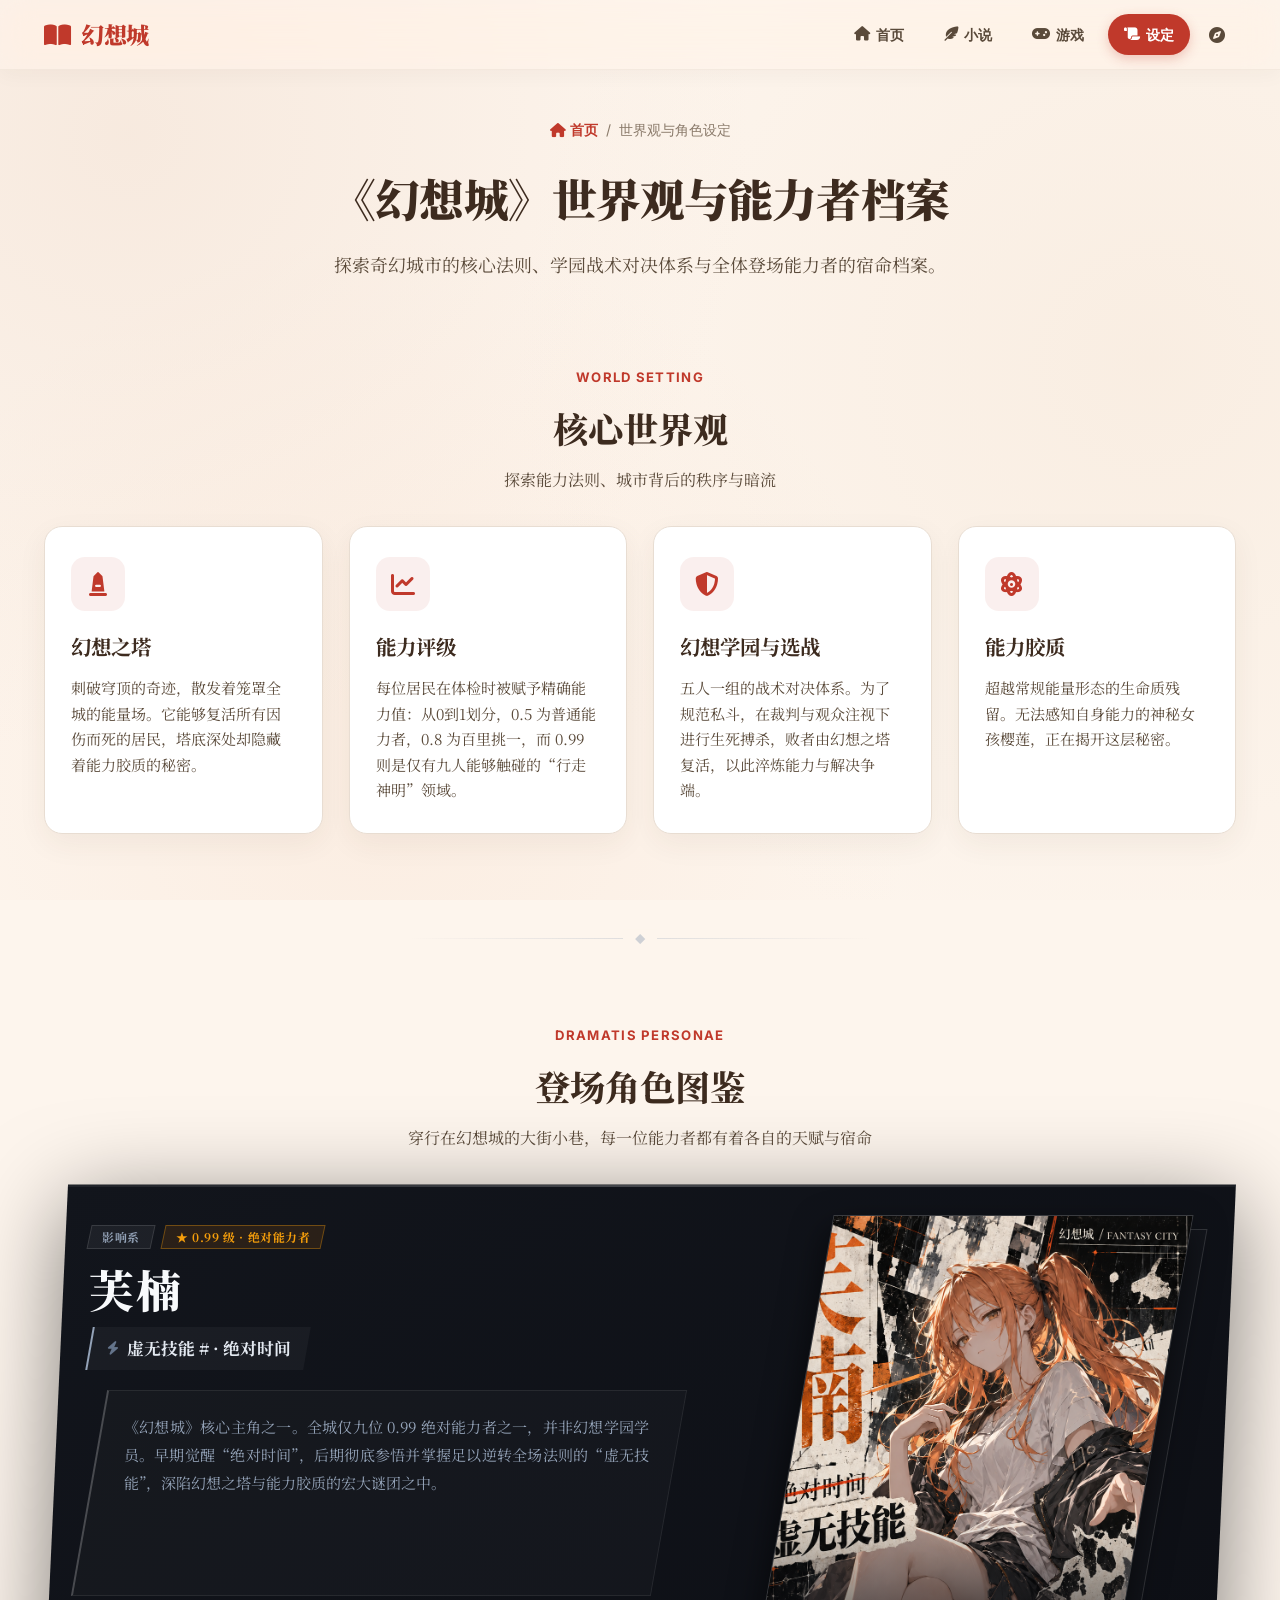
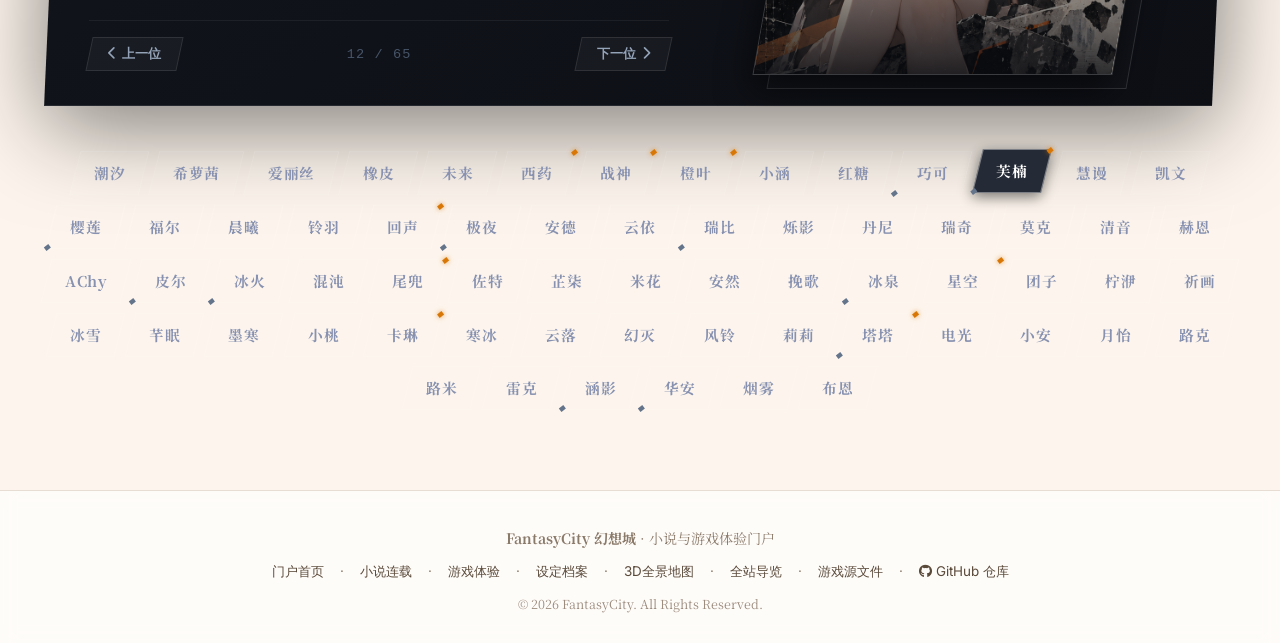
==== commit 1a4c7ba2: "feat: 角色图鉴去重/芙楠设定更新/平滑暗黑渐变过渡/平行四边形卡片与滚动条细节优化" ====
--- a/lore.html
+++ b/lore.html
@@ -19,6 +19,61 @@
             margin: 0;
             padding: 0;
             box-sizing: border-box;
+        }
+        /* 全局极简圆柱体滚动条（彻底移除上下箭头） */
+        @supports not selector(::-webkit-scrollbar) {
+            html, body, * {
+                scrollbar-width: thin !important;
+                scrollbar-color: rgba(140, 140, 140, 0.38) transparent !important;
+            }
+        }
+        ::-webkit-scrollbar {
+            width: 7px !important;
+            height: 7px !important;
+            background: transparent !important;
+        }
+        ::-webkit-scrollbar-track,
+        ::-webkit-scrollbar-track-piece {
+            background: transparent !important;
+            border: none !important;
+        }
+        ::-webkit-scrollbar-thumb {
+            background: rgba(140, 140, 140, 0.38) !important;
+            border-radius: 999px !important;
+            border: none !important;
+            min-height: 40px !important;
+        }
+        ::-webkit-scrollbar-thumb:hover {
+            background: rgba(170, 170, 170, 0.65) !important;
+        }
+        ::-webkit-scrollbar-button,
+        ::-webkit-scrollbar-button:single-button,
+        ::-webkit-scrollbar-button:double-button,
+        ::-webkit-scrollbar-button:vertical,
+        ::-webkit-scrollbar-button:horizontal,
+        ::-webkit-scrollbar-button:decrement,
+        ::-webkit-scrollbar-button:increment,
+        ::-webkit-scrollbar-button:start,
+        ::-webkit-scrollbar-button:end,
+        ::-webkit-scrollbar-button:start:decrement,
+        ::-webkit-scrollbar-button:end:increment,
+        ::-webkit-scrollbar-button:vertical:start:decrement,
+        ::-webkit-scrollbar-button:vertical:end:increment,
+        ::-webkit-scrollbar-button:horizontal:start:decrement,
+        ::-webkit-scrollbar-button:horizontal:end:increment {
+            display: none !important;
+            width: 0 !important;
+            height: 0 !important;
+            font-size: 0 !important;
+            line-height: 0 !important;
+            opacity: 0 !important;
+            pointer-events: none !important;
+            background: transparent !important;
+            border: none !important;
+        }
+        ::-webkit-scrollbar-corner {
+            display: none !important;
+            background: transparent !important;
         }
         :root {
             --bg-page: #FDF5ED;
@@ -204,145 +259,166 @@
             flex: 1;
         }
 
-        /* ---------- 暗黑模式平滑过渡 (滑动到角色图鉴时变黑) ---------- */
+        
+
+        /* ---------- 暗黑模式平滑自然过渡 (滑动到角色图鉴时平滑渐入，低饱和素雅色调) ---------- */
+        #darkThemeOverlay {
+            position: fixed;
+            inset: 0;
+            width: 100vw;
+            height: 100vh;
+            pointer-events: none;
+            z-index: 0;
+            background-color: #0b0d12;
+            background-image: 
+                radial-gradient(circle at 50% 12%, rgba(26, 32, 44, 0.45) 0%, rgba(11, 13, 18, 0.98) 75%),
+                linear-gradient(180deg, rgba(15, 18, 25, 0.3) 0%, rgba(9, 11, 15, 0.95) 100%);
+            opacity: 0;
+            transition: opacity 1.2s cubic-bezier(0.22, 1, 0.36, 1);
+            will-change: opacity;
+        }
+        body.char-dark-active #darkThemeOverlay {
+            opacity: 1;
+        }
+
         body {
-            transition: background-color 0.8s cubic-bezier(0.16, 1, 0.3, 1), color 0.6s ease;
-        }
+            position: relative;
+            transition: color 0.9s cubic-bezier(0.22, 1, 0.36, 1);
+        }
+        main.container, #site-header, #site-footer {
+            position: relative;
+            z-index: 1;
+        }
+
+        /* 元素色彩平滑过渡 */
+        .page-header h1, .breadcrumbs a, .breadcrumbs span,
+        #characterSection .section-header h2,
+        #characterSection .section-header p,
+        #characterSection .section-tag,
+        .navbar, .nav-brand, .nav-brand i, .nav-brand span.subtitle, .nav-links a,
+        .footer, .footer-links a {
+            transition: color 0.9s cubic-bezier(0.22, 1, 0.36, 1),
+                        background 0.9s cubic-bezier(0.22, 1, 0.36, 1),
+                        border-color 0.9s ease,
+                        box-shadow 0.9s ease;
+        }
+
         body.char-dark-active {
-            background-color: #080b11 !important;
-            background-image: radial-gradient(circle at 50% 15%, rgba(30, 41, 59, 0.45) 0%, rgba(8, 11, 17, 0.98) 75%) !important;
-            color: #e2e8f0;
+            color: #cbd5e1;
         }
         body.char-dark-active .page-header h1 {
-            color: #ffffff;
+            color: #f1f5f9;
         }
         body.char-dark-active .breadcrumbs a,
         body.char-dark-active .breadcrumbs span {
-            color: #94a3b8;
+            color: #64748b;
         }
         body.char-dark-active #characterSection .section-header h2 {
-            color: #ffffff !important;
-            text-shadow: 0 0 25px rgba(255, 71, 87, 0.25);
+            color: #f8fafc !important;
+            text-shadow: none;
         }
         body.char-dark-active #characterSection .section-header p {
+            color: #8892b0 !important;
+        }
+        body.char-dark-active #characterSection .section-tag {
+            background: rgba(255, 255, 255, 0.05) !important;
             color: #94a3b8 !important;
-        }
-        body.char-dark-active #characterSection .section-tag {
-            background: rgba(255, 71, 87, 0.15) !important;
-            color: #ff6b81 !important;
-            border: 1px solid rgba(255, 71, 87, 0.3) !important;
-        }
-
-        /* 导航栏与页脚在暗黑状态下的配合 */
+            border: 1px solid rgba(255, 255, 255, 0.12) !important;
+        }
+
+        /* 导航栏与页脚暗黑联动 */
         body.char-dark-active .navbar {
-            background: rgba(8, 11, 17, 0.85) !important;
-            border-bottom: 1px solid rgba(255, 255, 255, 0.08) !important;
-            box-shadow: 0 4px 25px rgba(0, 0, 0, 0.6) !important;
+            background: rgba(11, 13, 18, 0.88) !important;
+            border-bottom: 1px solid rgba(255, 255, 255, 0.06) !important;
+            box-shadow: 0 4px 20px rgba(0, 0, 0, 0.5) !important;
         }
         body.char-dark-active .nav-brand {
-            color: #ff4757 !important;
+            color: #e2e8f0 !important;
+        }
+        body.char-dark-active .nav-brand i {
+            color: #cbd5e1 !important;
         }
         body.char-dark-active .nav-brand span.subtitle {
+            color: #64748b !important;
+            border-left-color: rgba(255, 255, 255, 0.12) !important;
+        }
+        body.char-dark-active .nav-links a {
             color: #94a3b8 !important;
-            border-left-color: rgba(255, 255, 255, 0.15) !important;
-        }
-        body.char-dark-active .nav-links a {
-            color: #cbd5e1 !important;
         }
         body.char-dark-active .nav-links a:hover,
         body.char-dark-active .nav-links a.active {
-            background: #ff4757 !important;
-            color: #fff !important;
+            background: rgba(255, 255, 255, 0.12) !important;
+            color: #ffffff !important;
+            box-shadow: none !important;
         }
         body.char-dark-active .footer {
-            background: rgba(8, 11, 17, 0.92) !important;
-            border-top: 1px solid rgba(255, 255, 255, 0.08) !important;
+            background: rgba(11, 13, 18, 0.95) !important;
+            border-top: 1px solid rgba(255, 255, 255, 0.06) !important;
+            color: #475569 !important;
+        }
+        body.char-dark-active .footer-links a {
             color: #64748b !important;
         }
-        body.char-dark-active .footer-links a {
-            color: #94a3b8 !important;
-        }
         body.char-dark-active .footer-links a:hover {
-            color: #ff4757 !important;
+            color: #cbd5e1 !important;
         }
         body.char-dark-active ::-webkit-scrollbar-thumb {
-            background: rgba(255, 255, 255, 0.22);
+            background: rgba(255, 255, 255, 0.18) !important;
         }
         body.char-dark-active ::-webkit-scrollbar-thumb:hover {
-            background: rgba(255, 71, 87, 0.7);
-        }
-        body.char-dark-active * {
-            scrollbar-color: rgba(255, 255, 255, 0.22) transparent;
-        }
-
-        /* ---------- 角色分类工具条 (平行四边形切角风格，移除搜索框) ---------- */
-        .char-toolbar {
-            margin: 0 auto 32px;
-            display: flex;
+            background: rgba(255, 255, 255, 0.35) !important;
+        }
+
+        /* 世界观与角色图鉴自然过渡带样式 */
+        .lore-to-char-transition {
+            position: relative;
+            height: 90px;
+            margin-top: 35px;
+            margin-bottom: 25px;
+            display: flex;
+            align-items: center;
             justify-content: center;
-            position: sticky;
-            top: 76px;
-            z-index: 50;
-            padding: 10px 0;
-            background: transparent;
-        }
-        .char-filter-tabs {
-            display: flex;
-            flex-wrap: wrap;
-            gap: 8px;
-            justify-content: center;
-            max-width: 1050px;
-        }
-        .char-filter-btn {
-            background: rgba(255, 255, 255, 0.05);
-            backdrop-filter: blur(10px);
-            -webkit-backdrop-filter: blur(10px);
-            border: 1px solid rgba(255, 255, 255, 0.12);
-            padding: 7px 16px;
-            font-family: var(--font-sans);
-            font-size: 0.82rem;
-            font-weight: 700;
-            color: #94a3b8;
-            cursor: pointer;
-            transition: all 0.25s ease;
-            transform: skewX(-14deg);
-            position: relative;
-            user-select: none;
-        }
-        .char-filter-btn span {
-            display: inline-block;
-            transform: skewX(14deg);
-        }
-        .char-filter-btn:hover {
-            background: rgba(255, 255, 255, 0.14);
-            border-color: rgba(255, 255, 255, 0.35);
-            color: #ffffff;
-            transform: skewX(-14deg) translateY(-2px);
-        }
-        .char-filter-btn.active {
-            background: linear-gradient(135deg, #ff4757, #c026d3);
-            border-color: rgba(255, 255, 255, 0.6);
-            color: #ffffff;
-            box-shadow: 0 4px 18px rgba(255, 71, 87, 0.45);
-            transform: skewX(-14deg) translateY(-2px);
-        }
-
-        /* ---------- 大型平行四边形展示卡片 ---------- */
+            pointer-events: none;
+        }
+        .transition-glow-line {
+            width: 100%;
+            max-width: 460px;
+            height: 1px;
+            background: linear-gradient(90deg, transparent, rgba(148, 163, 184, 0.3), transparent);
+            position: relative;
+        }
+        .transition-glow-line::after {
+            content: "◆";
+            position: absolute;
+            left: 50%;
+            top: 50%;
+            transform: translate(-50%, -50%);
+            font-size: 0.65rem;
+            color: rgba(148, 163, 184, 0.45);
+            background: var(--bg-page);
+            padding: 0 12px;
+            transition: background 0.9s cubic-bezier(0.22, 1, 0.36, 1), color 0.9s ease;
+        }
+        body.char-dark-active .transition-glow-line::after {
+            background: #0b0d12;
+            color: rgba(203, 213, 225, 0.5);
+        }
+
+        /* ---------- 大型平行四边形展示卡片 (低调沉稳、素雅高级) ---------- */
         .char-showcase-wrap {
-            margin-bottom: 40px;
-            position: relative;
-            filter: drop-shadow(0 20px 40px rgba(0, 0, 0, 0.65));
+            margin-bottom: 45px;
+            position: relative;
+            filter: drop-shadow(0 20px 45px rgba(0, 0, 0, 0.5));
         }
         .char-showcase-card {
             position: relative;
-            background: linear-gradient(145deg, #10141d 0%, #0a0d14 100%);
-            border: 1px solid rgba(255, 255, 255, 0.12);
-            clip-path: polygon(28px 0, 100% 0, calc(100% - 28px) 100%, 0 100%);
+            background: linear-gradient(145deg, #12151c 0%, #0d0f15 100%);
+            border: 1px solid rgba(255, 255, 255, 0.09);
+            clip-path: polygon(24px 0, 100% 0, calc(100% - 24px) 100%, 0 100%);
             display: grid;
-            grid-template-columns: 1.15fr 0.85fr;
-            min-height: 520px;
-            overflow: hidden;
-            transition: border-color 0.3s ease;
+            grid-template-columns: 1.12fr 0.88fr;
+            min-height: 500px;
+            overflow: visible;
         }
         .char-showcase-card::before {
             content: "";
@@ -350,14 +426,14 @@
             top: 0;
             left: 0;
             right: 0;
-            height: 3px;
-            background: linear-gradient(90deg, #ff4757, #ff6b81, #38bdf8);
+            height: 2px;
+            background: linear-gradient(90deg, rgba(255, 255, 255, 0.05), rgba(255, 255, 255, 0.22), rgba(255, 255, 255, 0.05));
             z-index: 10;
         }
 
         /* 左侧：角色信息与生平简介 */
         .showcase-info-col {
-            padding: 38px 42px 34px 44px;
+            padding: 40px 42px 34px 44px;
             display: flex;
             flex-direction: column;
             justify-content: space-between;
@@ -377,7 +453,7 @@
             gap: 5px;
             padding: 4px 12px;
             font-size: 0.74rem;
-            font-weight: 800;
+            font-weight: 700;
             letter-spacing: 0.05em;
             transform: skewX(-12deg);
             line-height: 1.2;
@@ -387,83 +463,63 @@
             transform: skewX(12deg);
         }
         .sc-cat-pill {
-            background: rgba(56, 189, 248, 0.15);
-            border: 1px solid rgba(56, 189, 248, 0.4);
-            color: #38bdf8;
+            background: rgba(255, 255, 255, 0.05);
+            border: 1px solid rgba(255, 255, 255, 0.12);
+            color: #94a3b8;
         }
         .sc-rank-99 {
-            background: linear-gradient(135deg, rgba(251, 191, 36, 0.25), rgba(245, 158, 11, 0.15));
-            border: 1px solid #fbbf24;
-            color: #fbbf24;
-            box-shadow: 0 0 12px rgba(251, 191, 36, 0.25);
-        }
-        .sc-age-pill {
-            background: rgba(255, 255, 255, 0.06);
-            border: 1px solid rgba(255, 255, 255, 0.15);
-            color: #94a3b8;
-        }
+            background: rgba(217, 119, 6, 0.12);
+            border: 1px solid rgba(245, 158, 11, 0.35);
+            color: #f59e0b;
+        }
+
         .showcase-name-block {
-            margin-bottom: 16px;
+            margin-bottom: 14px;
         }
         .showcase-char-name {
             font-size: 2.8rem;
-            font-weight: 900;
+            font-weight: 850;
             line-height: 1.1;
-            color: #ffffff;
-            letter-spacing: 0.03em;
-            background: linear-gradient(135deg, #ffffff 30%, #e2e8f0 70%, #94a3b8 100%);
-            -webkit-background-clip: text;
-            -webkit-text-fill-color: transparent;
-            display: inline-block;
+            color: #f8fafc;
+            letter-spacing: 0.04em;
             margin: 0;
         }
         .showcase-ability-box {
             display: inline-flex;
             align-items: center;
-            gap: 10px;
-            background: rgba(255, 71, 87, 0.1);
-            border-left: 3px solid #ff4757;
-            padding: 8px 16px;
+            gap: 8px;
+            background: rgba(255, 255, 255, 0.04);
+            border-left: 2px solid #94a3b8;
+            padding: 7px 16px;
             margin-bottom: 20px;
             transform: skewX(-10deg);
         }
         .showcase-ability-box > * {
             transform: skewX(10deg);
         }
-        .sc-ability-label {
-            font-size: 0.72rem;
-            color: #ff6b81;
-            font-weight: 700;
-            letter-spacing: 0.08em;
-        }
         .sc-ability-val {
             font-size: 1.05rem;
-            font-weight: 800;
-            color: #ffffff;
+            font-weight: 700;
+            color: #e2e8f0;
         }
 
         .showcase-desc-panel {
-            background: rgba(255, 255, 255, 0.03);
-            border: 1px solid rgba(255, 255, 255, 0.06);
-            padding: 20px 22px;
+            background: rgba(255, 255, 255, 0.02);
+            border: 1px solid rgba(255, 255, 255, 0.08);
+            border-left: 2px solid rgba(255, 255, 255, 0.22);
+            padding: 22px 26px;
             position: relative;
             margin-bottom: 24px;
             flex: 1;
-        }
-        .sc-desc-title {
-            font-size: 0.76rem;
-            font-weight: 800;
-            letter-spacing: 0.1em;
-            color: #64748b;
-            margin-bottom: 10px;
-            display: flex;
-            align-items: center;
-            gap: 6px;
+            transform: skewX(-10deg);
+        }
+        .showcase-desc-panel > * {
+            transform: skewX(10deg);
         }
         .sc-desc-text {
-            font-size: 0.95rem;
-            line-height: 1.8;
-            color: #cbd5e1;
+            font-size: 0.94rem;
+            line-height: 1.85;
+            color: #94a3b8;
             text-align: justify;
             margin: 0;
         }
@@ -472,14 +528,14 @@
             display: flex;
             align-items: center;
             justify-content: space-between;
-            border-top: 1px solid rgba(255, 255, 255, 0.08);
+            border-top: 1px solid rgba(255, 255, 255, 0.06);
             padding-top: 16px;
             margin-top: auto;
         }
         .sc-nav-btn {
-            background: rgba(255, 255, 255, 0.05);
-            border: 1px solid rgba(255, 255, 255, 0.15);
-            color: #cbd5e1;
+            background: rgba(255, 255, 255, 0.04);
+            border: 1px solid rgba(255, 255, 255, 0.1);
+            color: #94a3b8;
             padding: 7px 18px;
             font-size: 0.84rem;
             font-weight: 700;
@@ -494,74 +550,89 @@
             transform: skewX(12deg);
         }
         .sc-nav-btn:hover {
-            background: #ff4757;
-            border-color: #ff4757;
-            color: #ffffff;
+            background: rgba(255, 255, 255, 0.12);
+            border-color: rgba(255, 255, 255, 0.25);
+            color: #f8fafc;
         }
         .sc-counter {
             font-family: Consolas, monospace;
-            font-size: 0.88rem;
-            color: #64748b;
+            font-size: 0.85rem;
+            color: #475569;
             letter-spacing: 0.08em;
         }
 
-        /* 右侧：角色立绘展示区 */
+        /* ---------- 右侧：立绘错位平行四边形框 (Staggered Parallelogram Frame) ---------- */
         .showcase-portrait-col {
             position: relative;
-            background: #080a10;
             display: flex;
             align-items: center;
             justify-content: center;
+            padding: 30px;
+            overflow: visible;
+        }
+        .portrait-stage {
+            position: relative;
+            width: 100%;
+            max-width: 360px;
+            height: 460px;
+        }
+        /* 错位底层线框：向右下偏移 14px，营造视差层叠线框感 */
+        .portrait-wireframe-back {
+            position: absolute;
+            inset: 0;
+            transform: translate(14px, 14px) skewX(-10deg);
+            border: 1.5px solid rgba(255, 255, 255, 0.14);
+            background: rgba(255, 255, 255, 0.015);
+            pointer-events: none;
+            z-index: 1;
+            transition: transform 0.4s ease, border-color 0.4s ease;
+        }
+        /* 主立绘平行四边形框 */
+        .portrait-frame-main {
+            position: absolute;
+            inset: 0;
+            transform: skewX(-10deg);
+            background: #090b10;
+            border: 1.5px solid rgba(255, 255, 255, 0.2);
+            box-shadow: 0 15px 35px rgba(0, 0, 0, 0.6);
             overflow: hidden;
-            min-height: 520px;
-            border-left: 1px solid rgba(255, 255, 255, 0.08);
+            z-index: 2;
+            transition: transform 0.4s ease, border-color 0.4s ease;
+        }
+        .portrait-stage:hover .portrait-wireframe-back {
+            transform: translate(20px, 20px) skewX(-10deg);
+            border-color: rgba(255, 255, 255, 0.25);
+        }
+        .portrait-stage:hover .portrait-frame-main {
+            transform: translate(-2px, -2px) skewX(-10deg);
+            border-color: rgba(255, 255, 255, 0.35);
         }
         .portrait-display {
             width: 100%;
             height: 100%;
             position: relative;
-            display: flex;
-            align-items: center;
-            justify-content: center;
             overflow: hidden;
         }
         .portrait-display img {
-            width: 100%;
+            width: calc(100% + 80px);
             height: 100%;
+            margin-left: -40px;
             object-fit: cover;
             object-position: center top;
+            transform: skewX(10deg);
             transition: transform 0.6s cubic-bezier(0.16, 1, 0.3, 1);
         }
         .portrait-display:hover img {
-            transform: scale(1.03);
+            transform: skewX(10deg) scale(1.04);
         }
         .portrait-overlay {
             position: absolute;
             inset: 0;
-            background: linear-gradient(180deg, rgba(8, 10, 16, 0.1) 0%, rgba(8, 10, 16, 0.2) 60%, rgba(8, 10, 16, 0.8) 100%),
-                        radial-gradient(circle at center, transparent 40%, rgba(8, 10, 16, 0.5) 100%);
+            background: linear-gradient(180deg, transparent 65%, rgba(9, 11, 16, 0.85) 100%);
             pointer-events: none;
         }
-        .portrait-tag {
-            position: absolute;
-            bottom: 16px;
-            right: 20px;
-            background: rgba(0, 0, 0, 0.7);
-            border: 1px solid rgba(56, 189, 248, 0.4);
-            color: #38bdf8;
-            padding: 4px 12px;
-            font-family: Consolas, monospace;
-            font-size: 0.75rem;
-            letter-spacing: 0.1em;
-            transform: skewX(-10deg);
-            z-index: 5;
-        }
-        .portrait-tag span {
-            display: inline-block;
-            transform: skewX(10deg);
-        }
-
-        /* 立绘留空占位模块 (如果没有角色立绘，留空占位) */
+
+        /* 留空占位模块 (平行四边形切角) */
         .portrait-empty-ph {
             width: 100%;
             height: 100%;
@@ -573,21 +644,21 @@
             box-sizing: border-box;
             text-align: center;
             position: relative;
-            background: radial-gradient(circle at center, rgba(30, 41, 59, 0.3) 0%, #07090e 80%);
+            background: radial-gradient(circle at center, rgba(30, 36, 48, 0.25) 0%, #080a0f 80%);
         }
         .ph-grid-pattern {
             position: absolute;
             inset: 0;
-            background-image: linear-gradient(rgba(255, 255, 255, 0.03) 1px, transparent 1px),
-                              linear-gradient(90deg, rgba(255, 255, 255, 0.03) 1px, transparent 1px);
-            background-size: 28px 28px;
-            opacity: 0.8;
+            background-image: linear-gradient(rgba(255, 255, 255, 0.02) 1px, transparent 1px),
+                              linear-gradient(90deg, rgba(255, 255, 255, 0.02) 1px, transparent 1px);
+            background-size: 24px 24px;
+            opacity: 0.7;
         }
         .ph-watermark-char {
             position: absolute;
-            font-size: 16rem;
+            font-size: 15rem;
             font-weight: 900;
-            color: rgba(255, 255, 255, 0.02);
+            color: rgba(255, 255, 255, 0.015);
             user-select: none;
             pointer-events: none;
             font-family: "Noto Serif SC", serif;
@@ -600,40 +671,40 @@
             align-items: center;
         }
         .ph-icon-box {
-            width: 72px;
-            height: 72px;
+            width: 60px;
+            height: 60px;
             border-radius: 50%;
-            background: rgba(255, 255, 255, 0.04);
-            border: 1px dashed rgba(255, 255, 255, 0.2);
+            background: rgba(255, 255, 255, 0.03);
+            border: 1px dashed rgba(255, 255, 255, 0.15);
             display: flex;
             align-items: center;
             justify-content: center;
-            font-size: 1.8rem;
-            color: #64748b;
-            margin-bottom: 18px;
+            font-size: 1.5rem;
+            color: #475569;
+            margin-bottom: 16px;
         }
         .ph-headline {
             font-family: Consolas, monospace;
-            font-size: 0.76rem;
-            letter-spacing: 0.2em;
-            color: #38bdf8;
-            margin-bottom: 6px;
+            font-size: 0.72rem;
+            letter-spacing: 0.15em;
+            color: #64748b;
+            margin-bottom: 5px;
         }
         .ph-status {
-            font-size: 1.15rem;
-            font-weight: 800;
-            color: #e2e8f0;
+            font-size: 1.05rem;
+            font-weight: 700;
+            color: #cbd5e1;
             letter-spacing: 0.05em;
-            margin-bottom: 10px;
+            margin-bottom: 8px;
         }
         .ph-subtext {
-            font-size: 0.82rem;
-            color: #64748b;
+            font-size: 0.8rem;
+            color: #475569;
             line-height: 1.6;
-            max-width: 240px;
-        }
-
-        /* ---------- 角色档案库：缩小为仅显示名字的平行四边形微缩滑块 ---------- */
+            max-width: 220px;
+        }
+
+        /* ---------- 角色微缩平行四边形滑块网格 (素雅高级灰，仅显示名字) ---------- */
         .char-badges-grid {
             display: flex;
             flex-wrap: wrap;
@@ -642,9 +713,9 @@
             margin-bottom: 80px;
         }
         .char-badge {
-            background: rgba(255, 255, 255, 0.04);
-            border: 1px solid rgba(255, 255, 255, 0.1);
-            color: #94a3b8;
+            background: rgba(255, 255, 255, 0.03);
+            border: 1px solid rgba(255, 255, 255, 0.08);
+            color: #8892b0;
             padding: 8px 18px;
             font-size: 0.92rem;
             font-weight: 700;
@@ -660,51 +731,49 @@
         }
         .char-badge-name {
             display: inline-block;
-            transform: skewX(14deg); /* 文本反向扭正，保持正体易读 */
+            transform: skewX(14deg);
         }
         .char-badge:hover {
-            background: rgba(255, 255, 255, 0.12);
-            border-color: rgba(255, 255, 255, 0.35);
+            background: rgba(255, 255, 255, 0.08);
+            border-color: rgba(255, 255, 255, 0.22);
+            color: #f1f5f9;
+            transform: skewX(-14deg) translateY(-2px);
+            box-shadow: 0 4px 12px rgba(0, 0, 0, 0.35);
+        }
+        .char-badge.active {
+            background: #252b36;
+            border-color: rgba(255, 255, 255, 0.4);
             color: #ffffff;
             transform: skewX(-14deg) translateY(-2px);
-            box-shadow: 0 4px 14px rgba(0, 0, 0, 0.4);
-        }
-        .char-badge.active {
-            background: linear-gradient(135deg, #ff4757, #c026d3);
-            border-color: rgba(255, 255, 255, 0.7);
-            color: #ffffff;
-            transform: skewX(-14deg) translateY(-3px) scale(1.05);
-            box-shadow: 0 6px 20px rgba(255, 71, 87, 0.4), 0 0 10px rgba(192, 38, 211, 0.3);
+            box-shadow: 0 4px 14px rgba(0, 0, 0, 0.5);
             z-index: 5;
         }
-        /* 0.99 角色标记：金光菱形角标 */
+        /* 0.99 角色精简标记：琥珀色微角标 */
         .char-badge.is-99::after {
             content: "";
             position: absolute;
             top: -2px;
             right: -2px;
-            width: 6px;
-            height: 6px;
-            background: #fbbf24;
-            box-shadow: 0 0 8px #fbbf24;
+            width: 5px;
+            height: 5px;
+            background: #d97706;
+            box-shadow: 0 0 5px rgba(217, 119, 6, 0.7);
             transform: rotate(45deg);
         }
-        /* 拥有独立立绘角色：微光青色角标 */
+        /* 拥有独立立绘角色：冷灰角标 */
         .char-badge.has-portrait::before {
             content: "";
             position: absolute;
             bottom: -2px;
             left: -2px;
-            width: 6px;
-            height: 6px;
-            background: #38bdf8;
-            box-shadow: 0 0 6px #38bdf8;
+            width: 5px;
+            height: 5px;
+            background: #64748b;
             transform: rotate(45deg);
         }
 
         /* 移动端响应式布局 */
         @media (max-width: 860px) {
-            .page-header h1 { font-size: 2.1rem; }
             .char-showcase-card {
                 grid-template-columns: 1fr;
                 clip-path: polygon(16px 0, 100% 0, calc(100% - 16px) 100%, 0 100%);
@@ -713,9 +782,11 @@
                 padding: 26px 22px;
             }
             .showcase-portrait-col {
-                min-height: 380px;
-                border-left: none;
-                border-top: 1px solid rgba(255, 255, 255, 0.08);
+                padding: 20px;
+            }
+            .portrait-stage {
+                max-width: 320px;
+                height: 400px;
             }
             .showcase-char-name {
                 font-size: 2.2rem;
@@ -724,6 +795,8 @@
     </style>
 </head>
 <body>
+    <!-- 全局暗黑自然平滑背景过渡层 (GPU硬件加速) -->
+    <div id="darkThemeOverlay" aria-hidden="true"></div>
 
     <!-- ===== 页眉 (由 resources/layout.js 统一从 resources/header.html 载入) ===== -->
     <div id="site-header"></div>
@@ -791,6 +864,11 @@
             </div>
         </section>
 
+        <!-- 世界观向角色档案的平滑过渡带 -->
+        <div class="lore-to-char-transition" aria-hidden="true">
+            <div class="transition-glow-line"></div>
+        </div>
+
         <!-- ===== 登场角色 · 档案图鉴 ===== -->
         <section id="characterSection">
             <div class="section-header">
@@ -799,65 +877,53 @@
                 <p>穿行在幻想城的大街小巷，每一位能力者都有着各自的天赋与宿命</p>
             </div>
 
-            <!-- 分类筛选工具条 (已移除搜索框，平行四边形切角标签) -->
-            <div class="char-toolbar">
-                <div class="char-filter-tabs">
-                    <button class="char-filter-btn active" data-type="all"><span>全部系别</span></button>
-                    <button class="char-filter-btn" data-type="transcendent"><span>超然存在</span></button>
-                    <button class="char-filter-btn" data-type="special"><span>特殊能力</span></button>
-                    <button class="char-filter-btn" data-type="impact"><span>影响系</span></button>
-                    <button class="char-filter-btn" data-type="subspace"><span>亚空间系</span></button>
-                    <button class="char-filter-btn" data-type="spatial"><span>空间系</span></button>
-                    <button class="char-filter-btn" data-type="temporal"><span>时间系</span></button>
-                    <button class="char-filter-btn" data-type="psychic"><span>心灵系</span></button>
-                    <button class="char-filter-btn" data-type="matter"><span>物质系</span></button>
-                    <button class="char-filter-btn" data-type="electromag"><span>电磁系</span></button>
-                    <button class="char-filter-btn" data-type="telekinesis"><span>意念系</span></button>
-                </div>
-            </div>
-
             <!-- 大型平行四边形角色详情展示卡片 -->
             <div class="char-showcase-wrap" id="charShowcaseWrap">
                 <div class="char-showcase-card" id="charShowcaseCard">
-                    <!-- 左侧：角色信息与简介 -->
+                    <!-- 左侧：角色信息与生平简介 -->
                     <div class="showcase-info-col">
                         <div>
                             <div class="showcase-badges-row">
                                 <span class="sc-pill sc-cat-pill" id="scCategory"><span>影响系</span></span>
-                                <span class="sc-pill sc-rank-99" id="scRank"><span>★ 0.99 级 · 神明领域</span></span>
-                                <span class="sc-pill sc-age-pill" id="scAge"><span>AGE: 12</span></span>
+                                <span class="sc-pill sc-rank-99" id="scRank"><span>★ 0.99 级 · 绝对能力者</span></span>
                             </div>
                             <div class="showcase-name-block">
                                 <h3 class="showcase-char-name" id="scName">芙楠</h3>
                             </div>
                             <div class="showcase-ability-box">
-                                <span class="sc-ability-label"><i class="fas fa-bolt"></i> 异能形态</span>
+                                <i class="fas fa-bolt" style="color:#64748b;font-size:0.85rem;"></i>
                                 <span class="sc-ability-val" id="scAbility">虚无技能 # · 绝对时间</span>
                             </div>
                         </div>
 
                         <div class="showcase-desc-panel">
-                            <div class="sc-desc-title"><i class="fas fa-fingerprint"></i> 档案记录与生平简介</div>
                             <p class="sc-desc-text" id="scDesc">加载中...</p>
                         </div>
 
                         <div class="showcase-bottom-nav">
                             <button class="sc-nav-btn" id="scPrevBtn" title="上一位角色"><span><i class="fas fa-chevron-left"></i> 上一位</span></button>
-                            <span class="sc-counter" id="scCounter">01 / 67</span>
+                            <span class="sc-counter" id="scCounter">01 / 65</span>
                             <button class="sc-nav-btn" id="scNextBtn" title="下一位角色"><span>下一位 <i class="fas fa-chevron-right"></i></span></button>
                         </div>
                     </div>
 
-                    <!-- 右侧：角色立绘展示或留空占位 -->
-                    <div class="showcase-portrait-col" id="scPortraitViewport">
-                        <!-- 动态渲染立绘或占位 -->
+                    <!-- 右侧：平行四边形立绘框（双层错位架构） -->
+                    <div class="showcase-portrait-col">
+                        <div class="portrait-stage">
+                            <!-- 错位底层线框 -->
+                            <div class="portrait-wireframe-back"></div>
+                            <!-- 错位主立绘框 -->
+                            <div class="portrait-frame-main" id="scPortraitViewport">
+                                <!-- 动态渲染立绘或占位 -->
+                            </div>
+                        </div>
                     </div>
                 </div>
             </div>
 
             <!-- 角色微缩平行四边形滑块网格（仅显示名字，点击激活） -->
             <div class="char-badges-grid" id="charBadgesGrid">
-                <!-- 动态渲染 -->
+                <!-- 动态渲染全部角色 -->
             </div>
         </section>
     </main>
@@ -869,14 +935,12 @@
         // 角色图鉴交互逻辑与暗黑滚动触发
         document.addEventListener('DOMContentLoaded', () => {
             const characterSection = document.getElementById('characterSection');
-            const filterBtns = document.querySelectorAll('.char-filter-btn');
             const badgesContainer = document.getElementById('charBadgesGrid');
             
             // 展示大卡片元素引用
             const scName = document.getElementById('scName');
             const scCategory = document.getElementById('scCategory');
             const scRank = document.getElementById('scRank');
-            const scAge = document.getElementById('scAge');
             const scAbility = document.getElementById('scAbility');
             const scDesc = document.getElementById('scDesc');
             const scCounter = document.getElementById('scCounter');
@@ -884,24 +948,27 @@
             const scPrevBtn = document.getElementById('scPrevBtn');
             const scNextBtn = document.getElementById('scNextBtn');
 
-            // 1. 滚轮滑动到角色图鉴部分时页面变黑
+            // 1. 滚轮滑动到角色图鉴部分时平滑自然过渡至暗黑模式（带防抖迟滞区间）
+            let isDarkActive = false;
             const handleScrollTheme = () => {
                 if (!characterSection) return;
                 const rect = characterSection.getBoundingClientRect();
-                // 当角色图鉴部分滑入视野中心时触发全屏暗黑过渡
-                if (rect.top <= window.innerHeight * 0.45 && rect.bottom >= 120) {
+                const enterThreshold = window.innerHeight * 0.70; // 滚动至屏幕70%高度即自然启动柔和渐入
+                const exitThreshold = window.innerHeight * 0.82;  // 向上滚动超过82%高度时柔和退出
+
+                if (!isDarkActive && rect.top <= enterThreshold && rect.bottom >= 80) {
+                    isDarkActive = true;
                     document.body.classList.add('char-dark-active');
-                } else {
+                } else if (isDarkActive && (rect.top > exitThreshold || rect.bottom < 50)) {
+                    isDarkActive = false;
                     document.body.classList.remove('char-dark-active');
                 }
             };
             window.addEventListener('scroll', handleScrollTheme, { passive: true });
-            handleScrollTheme(); // 初始检测
-
-            // 2. 数据与过滤管理
+            handleScrollTheme();
+
+            // 2. 数据与画廊管理 (无多余分类栏，直接全览)
             const characters = window.FANTASY_CHARACTERS || [];
-            let currentCategory = 'all';
-            let filteredChars = [...characters];
             let selectedIndex = 0;
 
             // 默认优先选中核心主角“芙楠”
@@ -911,20 +978,8 @@
             // 渲染平行四边形名字微缩滑块
             function renderBadges() {
                 badgesContainer.innerHTML = '';
-                filteredChars = currentCategory === 'all' 
-                    ? [...characters]
-                    : characters.filter(c => c.categoryKey === currentCategory);
-
-                if (filteredChars.length === 0) {
-                    badgesContainer.innerHTML = '<div style="color:#64748b;padding:30px;">暂无该分类下的角色档案</div>';
-                    return;
-                }
-
-                if (selectedIndex >= filteredChars.length) {
-                    selectedIndex = 0;
-                }
-
-                filteredChars.forEach((char, idx) => {
+
+                characters.forEach((char, idx) => {
                     const badge = document.createElement('div');
                     badge.className = 'char-badge';
                     if (char.isLevel99) badge.classList.add('is-99');
@@ -957,7 +1012,7 @@
 
             // 更新大型展示卡片
             function updateShowcase() {
-                const char = filteredChars[selectedIndex];
+                const char = characters[selectedIndex];
                 if (!char) return;
 
                 // 左侧数据更新
@@ -967,35 +1022,27 @@
                 if (char.isLevel99) {
                     scRank.style.display = 'inline-flex';
                     scRank.className = 'sc-pill sc-rank-99';
-                    scRank.innerHTML = '<span>★ 0.99 级 · 神明领域</span>';
+                    scRank.innerHTML = '<span>★ 0.99 级 · 绝对能力者</span>';
                 } else {
                     scRank.style.display = 'inline-flex';
                     scRank.className = 'sc-pill sc-cat-pill';
                     scRank.innerHTML = '<span>标准能力者</span>';
                 }
 
-                if (char.age) {
-                    scAge.style.display = 'inline-flex';
-                    scAge.innerHTML = `<span>AGE: ${char.age}</span>`;
-                } else {
-                    scAge.style.display = 'none';
-                }
-
                 scAbility.textContent = char.ability;
                 scDesc.textContent = char.desc;
-                scCounter.textContent = `${String(selectedIndex + 1).padStart(2, '0')} / ${String(filteredChars.length).padStart(2, '0')}`;
-
-                // 右侧立绘展示与留空占位
+                scCounter.textContent = `${String(selectedIndex + 1).padStart(2, '0')} / ${String(characters.length).padStart(2, '0')}`;
+
+                // 右侧平行四边形立绘展示与留空占位
                 if (char.hasPortrait && char.portraitUrl) {
                     scPortraitViewport.innerHTML = `
                         <div class="portrait-display">
                             <img src="${char.portraitUrl}" alt="${char.name} 立绘" loading="lazy" />
                             <div class="portrait-overlay"></div>
-                            <div class="portrait-tag"><span>FANTASIA // ${char.name}</span></div>
                         </div>
                     `;
                 } else {
-                    // 留空占位 (无立绘时展示高科技剪影水印)
+                    // 留空占位 (平行四边形内部水印)
                     const initialChar = char.name.charAt(0);
                     scPortraitViewport.innerHTML = `
                         <div class="portrait-empty-ph">
@@ -1003,9 +1050,9 @@
                             <div class="ph-watermark-char">${initialChar}</div>
                             <div class="ph-core">
                                 <div class="ph-icon-box"><i class="fas fa-fingerprint"></i></div>
-                                <div class="ph-headline">// DOSSIER ARCHIVE //</div>
+                                <div class="ph-headline">// DOSSIER //</div>
                                 <div class="ph-status">立绘采集中 · PENDING</div>
-                                <p class="ph-subtext">【${char.name}】的形象立绘尚未解密实装<br>正在持续采集中，敬请期待</p>
+                                <p class="ph-subtext">【${char.name}】的形象立绘尚未解密实装<br>正在收录中，敬请期待</p>
                             </div>
                         </div>
                     `;
@@ -1015,29 +1062,18 @@
             // 切换上一位 / 下一位
             if (scPrevBtn) {
                 scPrevBtn.addEventListener('click', () => {
-                    if (filteredChars.length <= 1) return;
-                    const newIdx = (selectedIndex - 1 + filteredChars.length) % filteredChars.length;
+                    if (characters.length <= 1) return;
+                    const newIdx = (selectedIndex - 1 + characters.length) % characters.length;
                     selectCharacter(newIdx);
                 });
             }
             if (scNextBtn) {
                 scNextBtn.addEventListener('click', () => {
-                    if (filteredChars.length <= 1) return;
-                    const newIdx = (selectedIndex + 1) % filteredChars.length;
+                    if (characters.length <= 1) return;
+                    const newIdx = (selectedIndex + 1) % characters.length;
                     selectCharacter(newIdx);
                 });
             }
-
-            // 分类筛选标签切换
-            filterBtns.forEach(btn => {
-                btn.addEventListener('click', () => {
-                    filterBtns.forEach(b => b.classList.remove('active'));
-                    btn.classList.add('active');
-                    currentCategory = btn.getAttribute('data-type');
-                    selectedIndex = 0;
-                    renderBadges();
-                });
-            });
 
             // 初始化渲染
             renderBadges();
--- a/resources/layout.css
+++ b/resources/layout.css
@@ -130,34 +130,59 @@
 }
 
 /* ========================================================
-   全局单一圆柱体滚动条规范（注意：显式移除上下箭头组件）
+   全局极简单一圆柱体滚动条规范（彻底移除上下箭头）
    ======================================================== */
+@supports not selector(::-webkit-scrollbar) {
+    html, body, * {
+        scrollbar-width: thin !important;
+        scrollbar-color: rgba(140, 140, 140, 0.35) transparent !important;
+    }
+}
+
 ::-webkit-scrollbar {
-    width: 8px;
-    height: 8px;
+    width: 7px !important;
+    height: 7px !important;
 }
-::-webkit-scrollbar-track {
-    background: transparent;
+::-webkit-scrollbar-track,
+::-webkit-scrollbar-track-piece {
+    background: transparent !important;
+    border: none !important;
 }
 ::-webkit-scrollbar-thumb {
-    background: rgba(140, 120, 100, 0.38);
-    border-radius: 999px;
-    transition: background 0.2s ease;
+    background: rgba(140, 140, 140, 0.35) !important;
+    border-radius: 999px !important;
+    border: none !important;
+    min-height: 36px !important;
 }
 ::-webkit-scrollbar-thumb:hover {
-    background: rgba(192, 57, 43, 0.7);
+    background: rgba(160, 160, 160, 0.6) !important;
 }
-/* 移除 WebKit 滚动条上下箭头按钮组件 */
-::-webkit-scrollbar-button {
+/* 全方位覆盖所有 WebKit 滚动条按钮与箭头伪类 */
+::-webkit-scrollbar-button,
+::-webkit-scrollbar-button:single-button,
+::-webkit-scrollbar-button:double-button,
+::-webkit-scrollbar-button:vertical,
+::-webkit-scrollbar-button:horizontal,
+::-webkit-scrollbar-button:decrement,
+::-webkit-scrollbar-button:increment,
+::-webkit-scrollbar-button:start,
+::-webkit-scrollbar-button:end,
+::-webkit-scrollbar-button:start:decrement,
+::-webkit-scrollbar-button:end:increment,
+::-webkit-scrollbar-button:vertical:start:decrement,
+::-webkit-scrollbar-button:vertical:end:increment,
+::-webkit-scrollbar-button:horizontal:start:decrement,
+::-webkit-scrollbar-button:horizontal:end:increment {
     display: none !important;
     width: 0 !important;
     height: 0 !important;
+    font-size: 0 !important;
+    line-height: 0 !important;
+    background: transparent !important;
+    border: none !important;
 }
 ::-webkit-scrollbar-corner {
-    background: transparent;
-}
-* {
-    scrollbar-width: thin;
-    scrollbar-color: rgba(140, 120, 100, 0.38) transparent;
+    display: none !important;
+    background: transparent !important;
 }
 
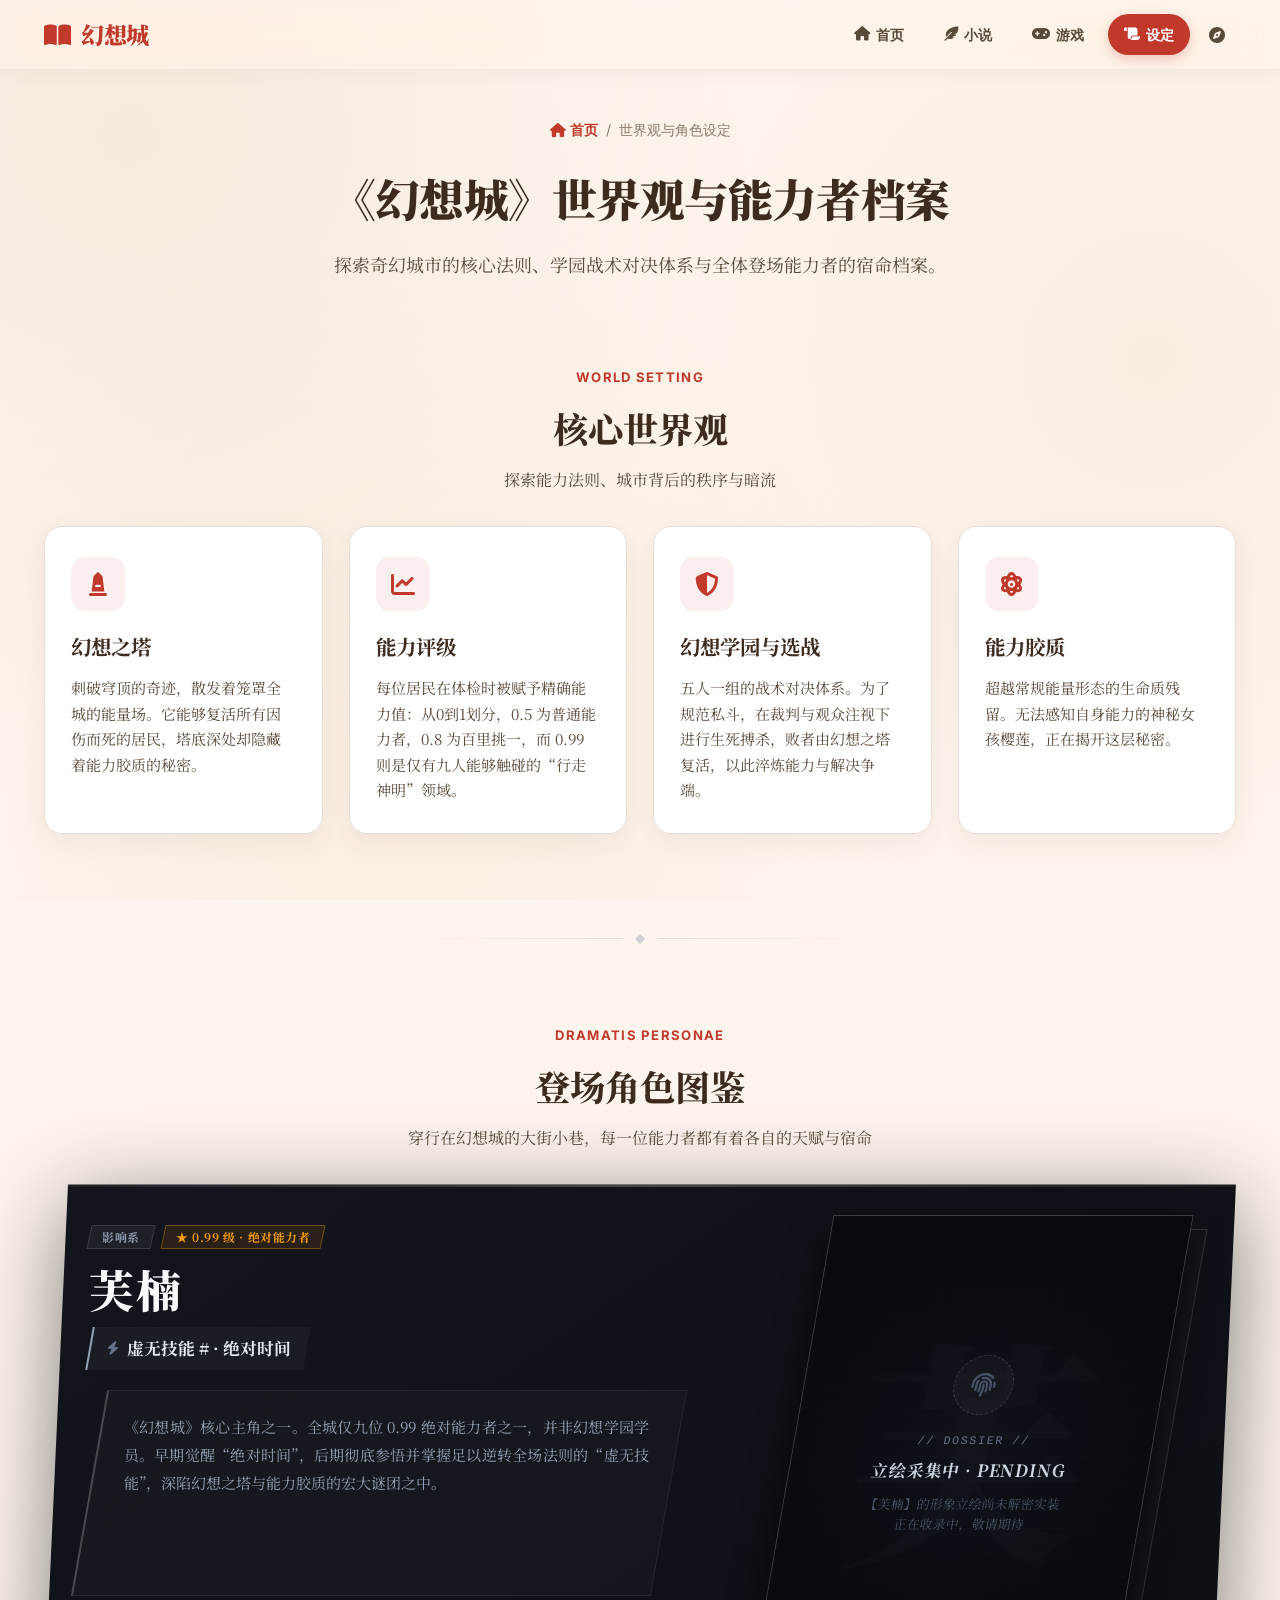
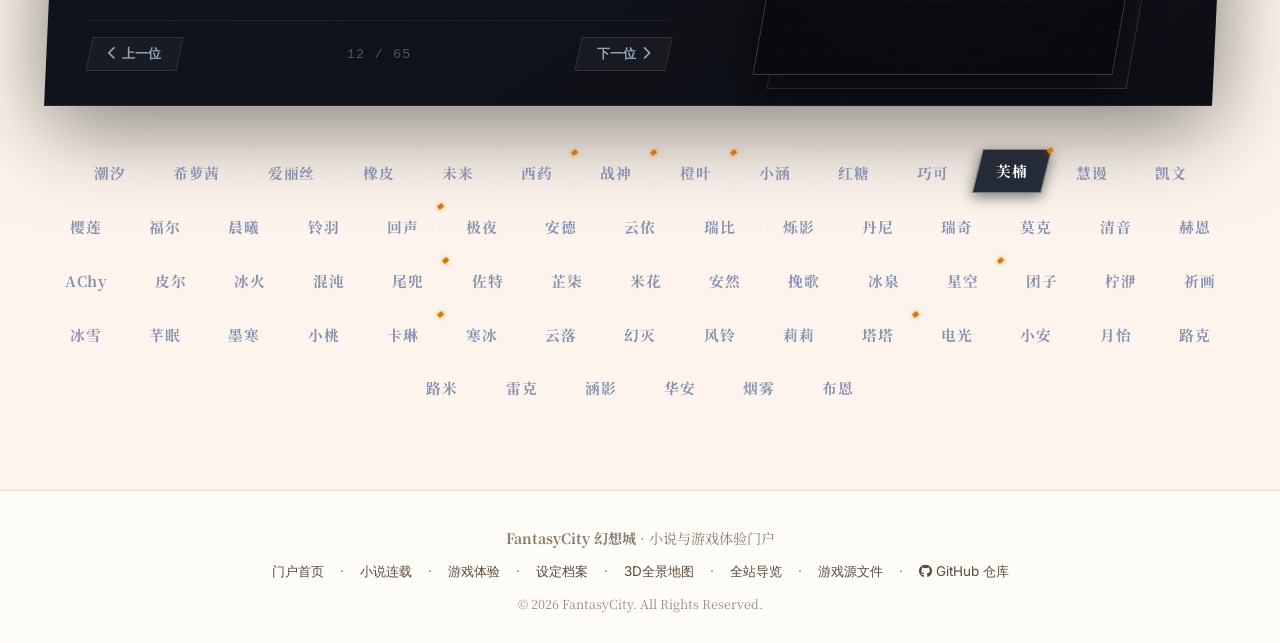
==== commit e35ca9b2: "feat: 暂时关闭网页人物立绘展示，保留本地文件" ====
--- a/lore.html
+++ b/lore.html
@@ -971,6 +971,9 @@
             const characters = window.FANTASY_CHARACTERS || [];
             let selectedIndex = 0;
 
+            // 全局立绘显示开关：根据要求下掉网页所有人物立绘的展示（保留本地资源与数据），统一显示绝密档案占位
+            const ENABLE_PORTRAITS = false;
+
             // 默认优先选中核心主角“芙楠”
             const defaultIndex = characters.findIndex(c => c.name === '芙楠');
             if (defaultIndex !== -1) selectedIndex = defaultIndex;
@@ -983,7 +986,7 @@
                     const badge = document.createElement('div');
                     badge.className = 'char-badge';
                     if (char.isLevel99) badge.classList.add('is-99');
-                    if (char.hasPortrait) badge.classList.add('has-portrait');
+                    if (ENABLE_PORTRAITS && char.hasPortrait) badge.classList.add('has-portrait');
                     if (idx === selectedIndex) badge.classList.add('active');
 
                     badge.innerHTML = `<span class="char-badge-name">${char.name}</span>`;
@@ -1033,8 +1036,8 @@
                 scDesc.textContent = char.desc;
                 scCounter.textContent = `${String(selectedIndex + 1).padStart(2, '0')} / ${String(characters.length).padStart(2, '0')}`;
 
-                // 右侧平行四边形立绘展示与留空占位
-                if (char.hasPortrait && char.portraitUrl) {
+                // 右侧平行四边形立绘展示与留空占位（下掉展示时统一走留空占位分支）
+                if (ENABLE_PORTRAITS && char.hasPortrait && char.portraitUrl) {
                     scPortraitViewport.innerHTML = `
                         <div class="portrait-display">
                             <img src="${char.portraitUrl}" alt="${char.name} 立绘" loading="lazy" />
